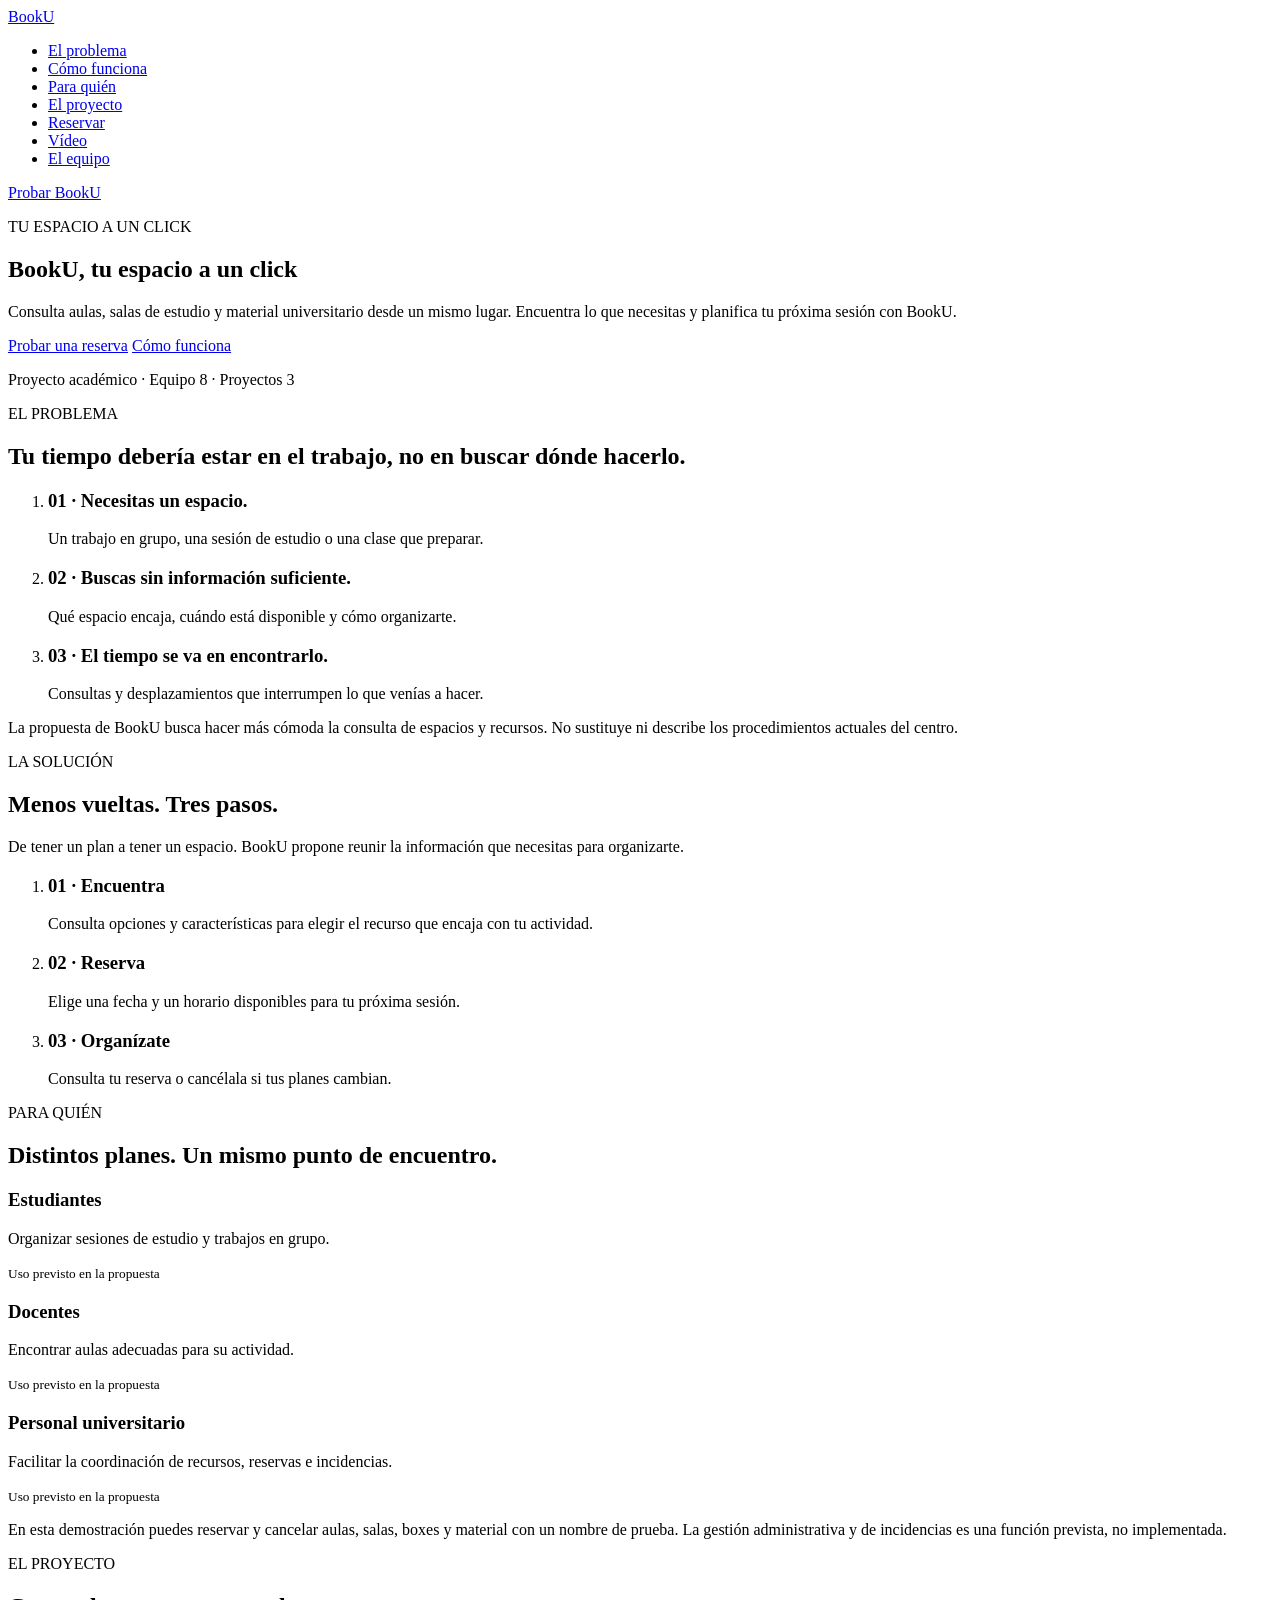
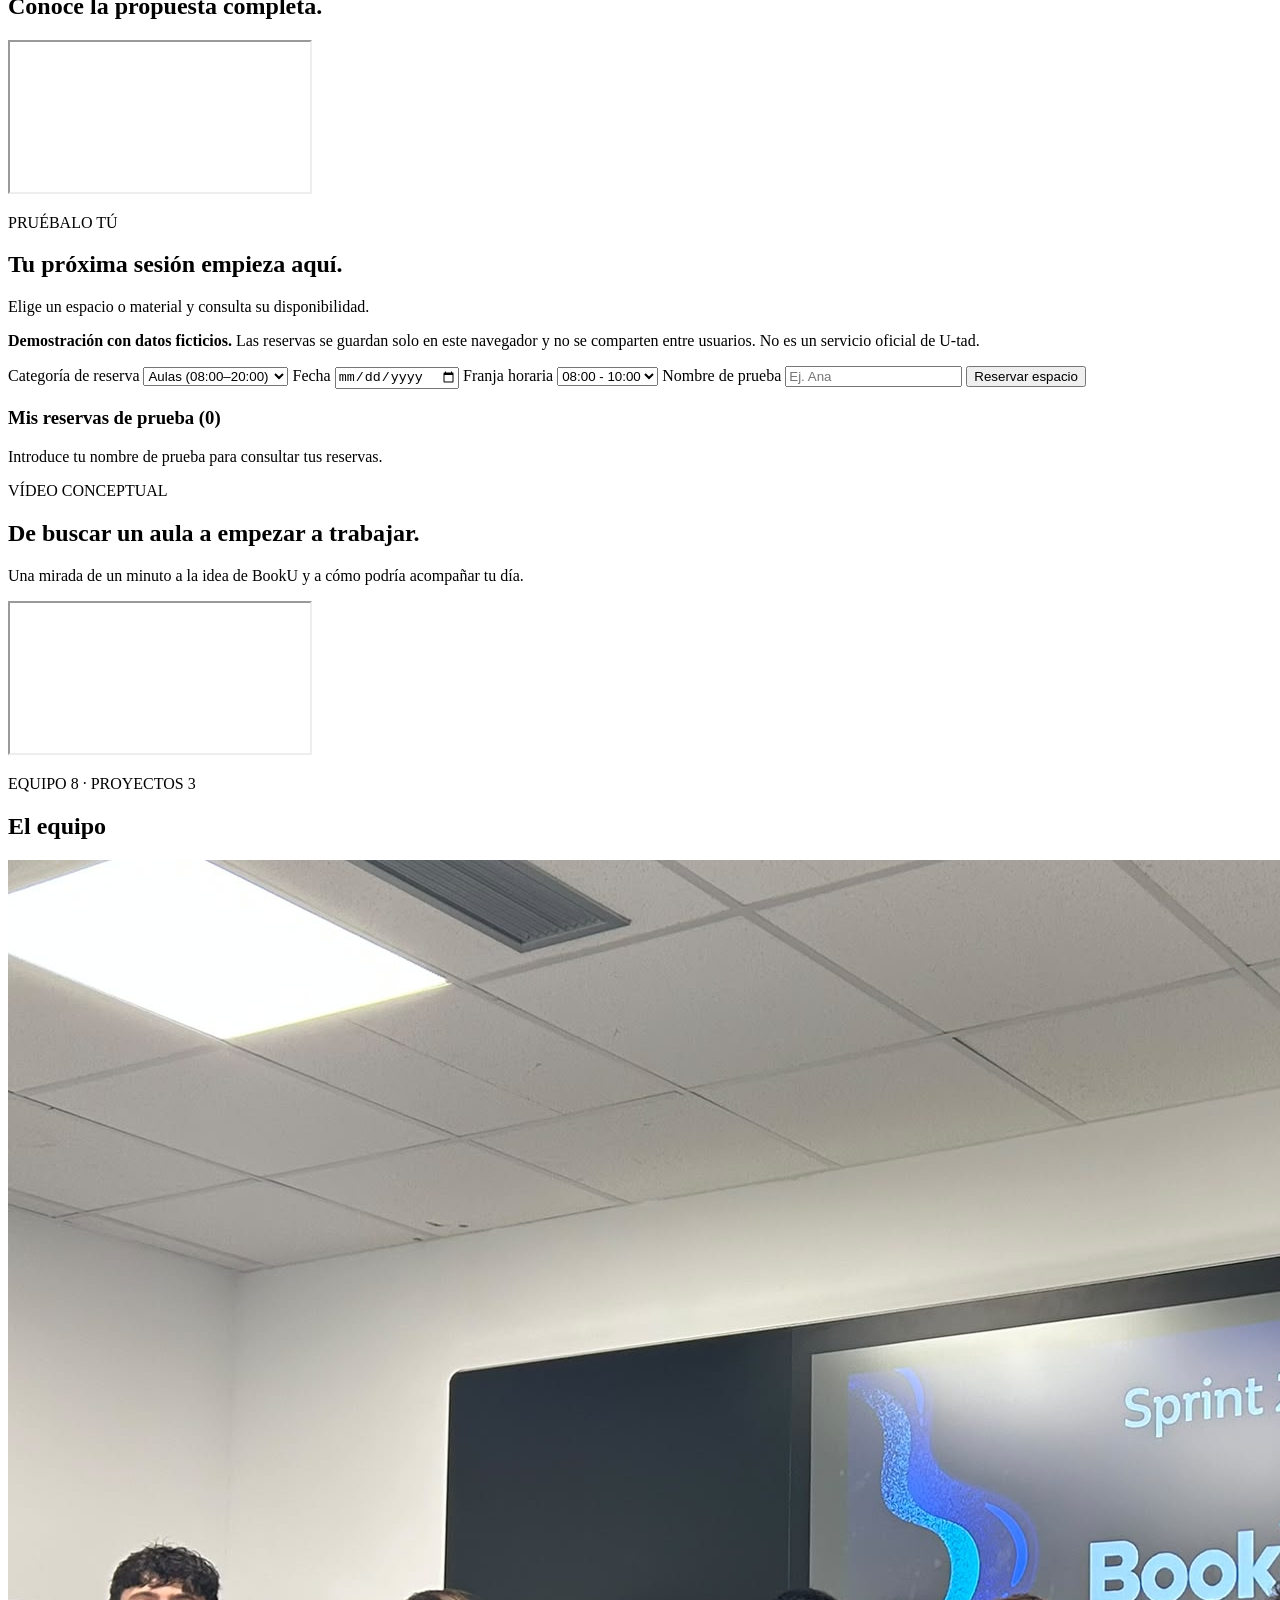
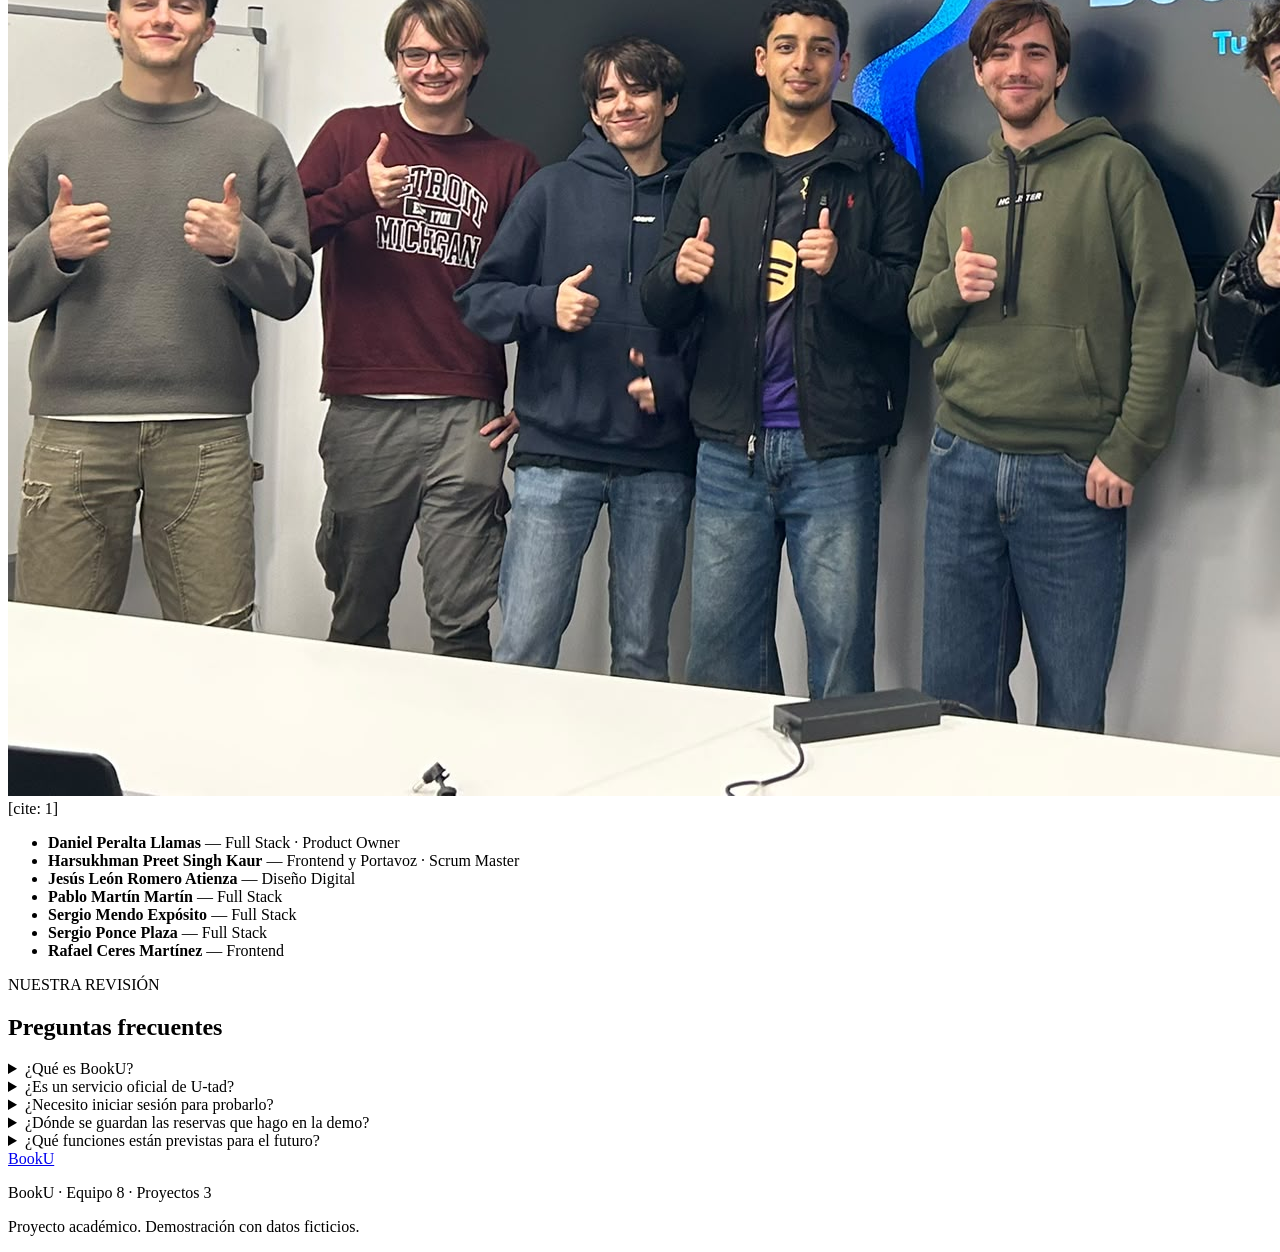
==== index.html @ facbfec5 "HTML" ====
<!DOCTYPE html>
<html lang="es">
<head>
  <meta charset="UTF-8">
  <meta name="viewport" content="width=device-width, initial-scale=1.0">
  <title>BookU — Tu espacio a un click</title>
</head>
<body>

  <header id="inicio">
    <a href="#inicio">BookU</a>
    <nav>
      <ul>
        <li><a href="#problema">El problema</a></li>
        <li><a href="#como-funciona">Cómo funciona</a></li>
        <li><a href="#para-quien">Para quién</a></li>
        <li><a href="#proyecto">El proyecto</a></li>
        <li><a href="#reservar">Reservar</a></li>
        <li><a href="#video">Vídeo</a></li>
        <li><a href="#equipo">El equipo</a></li>
      </ul>
    </nav>
    <a href="#reservar">Probar BookU</a>
  </header>

  <main>

    <section id="portada">
      <p>TU ESPACIO A UN CLICK</p>
      <h1>BookU, tu espacio a un click</h1>
      <p>Consulta aulas, salas de estudio y material universitario desde un mismo lugar. Encuentra lo que necesitas y planifica tu próxima sesión con BookU.</p>
      <a href="#reservar">Probar una reserva</a>
      <a href="#como-funciona">Cómo funciona</a>
      <p>Proyecto académico · Equipo 8 · Proyectos 3</p>
    </section>

    <section id="problema">
      <p>EL PROBLEMA</p>
      <h2>Tu tiempo debería estar en el trabajo, no en buscar dónde hacerlo.</h2>
      <ol>
        <li>
          <h3>01 · Necesitas un espacio.</h3>
          <p>Un trabajo en grupo, una sesión de estudio o una clase que preparar.</p>
        </li>
        <li>
          <h3>02 · Buscas sin información suficiente.</h3>
          <p>Qué espacio encaja, cuándo está disponible y cómo organizarte.</p>
        </li>
        <li>
          <h3>03 · El tiempo se va en encontrarlo.</h3>
          <p>Consultas y desplazamientos que interrumpen lo que venías a hacer.</p>
        </li>
      </ol>
      <p>La propuesta de BookU busca hacer más cómoda la consulta de espacios y recursos. No sustituye ni describe los procedimientos actuales del centro.</p>
    </section>

    <section id="como-funciona">
      <p>LA SOLUCIÓN</p>
      <h2>Menos vueltas. Tres pasos.</h2>
      <p>De tener un plan a tener un espacio. BookU propone reunir la información que necesitas para organizarte.</p>
      <ol>
        <li>
          <h3>01 · Encuentra</h3>
          <p>Consulta opciones y características para elegir el recurso que encaja con tu actividad.</p>
        </li>
        <li>
          <h3>02 · Reserva</h3>
          <p>Elige una fecha y un horario disponibles para tu próxima sesión.</p>
        </li>
        <li>
          <h3>03 · Organízate</h3>
          <p>Consulta tu reserva o cancélala si tus planes cambian.</p>
        </li>
      </ol>
    </section>

    <section id="para-quien">
      <p>PARA QUIÉN</p>
      <h2>Distintos planes. Un mismo punto de encuentro.</h2>
      <article>
        <h3>Estudiantes</h3>
        <p>Organizar sesiones de estudio y trabajos en grupo.</p>
        <small>Uso previsto en la propuesta</small>
      </article>
      <article>
        <h3>Docentes</h3>
        <p>Encontrar aulas adecuadas para su actividad.</p>
        <small>Uso previsto en la propuesta</small>
      </article>
      <article>
        <h3>Personal universitario</h3>
        <p>Facilitar la coordinación de recursos, reservas e incidencias.</p>
        <small>Uso previsto en la propuesta</small>
      </article>
      <p>En esta demostración puedes reservar y cancelar aulas, salas, boxes y material con un nombre de prueba. La gestión administrativa y de incidencias es una función prevista, no implementada.</p>
    </section>

    <section id="proyecto">
      <p>EL PROYECTO</p>
      <h2>Conoce la propuesta completa.</h2>
      <iframe
        src="https://www.canva.com/design/DAHZ3jZeDM8/TxSw0OSo3mjvUCpQslyRgA/view?embed"
        title="Presentación del proyecto BookU"
        loading="lazy"
        allowfullscreen>
      </iframe>
    </section>

    <!-- Sección de la demo -->
    <section id="reservar">
      <p>PRUÉBALO TÚ</p>
      <h2>Tu próxima sesión empieza aquí.</h2>
      <p>Elige un espacio o material y consulta su disponibilidad.</p>
      <p><strong>Demostración con datos ficticios.</strong> Las reservas se guardan solo en este navegador y no se comparten entre usuarios. No es un servicio oficial de U-tad.</p>

      <form>
        <label for="categoria">Categoría de reserva</label>
        <select id="categoria" name="categoria">
          <option value="aulas">Aulas (08:00–20:00)</option>
          <option value="salas">Salas de estudio</option>
          <option value="boxes">Boxes</option>
          <option value="material">Material universitario</option>
        </select>

        <label for="fecha">Fecha</label>
        <input type="date" id="fecha" name="fecha">

        <label for="hora">Franja horaria</label>
        <select id="hora" name="hora">
          <option value="08:00">08:00 - 10:00</option>
          <option value="10:00">10:00 - 12:00</option>
          <option value="12:00">12:00 - 14:00</option>
          <option value="16:00">16:00 - 18:00</option>
          <option value="18:00">18:00 - 20:00</option>
        </select>

        <label for="nombre">Nombre de prueba</label>
        <input type="text" id="nombre" name="nombre" placeholder="Ej. Ana">

        <button type="submit">Reservar espacio</button>
      </form>

      <div class="mis-reservas">
        <h3>Mis reservas de prueba (0)</h3>
        <p>Introduce tu nombre de prueba para consultar tus reservas.</p>
      </div>
    </section>

    <section id="video">
      <p>VÍDEO CONCEPTUAL</p>
      <h2>De buscar un aula a empezar a trabajar.</h2>
      <p>Una mirada de un minuto a la idea de BookU y a cómo podría acompañar tu día.</p>
      <iframe
        src="https://drive.google.com/file/d/1NU-RZybs3qcvc-Q8RjQRe-MCF0EyFv-t/preview"
        title="Vídeo conceptual de BookU"
        loading="lazy"
        allow="autoplay; fullscreen"
        allowfullscreen>
      </iframe>
    </section>

    <section id="equipo">
      <p>EQUIPO 8 · PROYECTOS 3</p>
      <h2>El equipo</h2>
      <img src="./img/equipo.jpeg" alt="Integrantes del Equipo 8 presentando BookU en el aula">[cite: 1]
      <ul>
        <li><strong>Daniel Peralta Llamas</strong> — Full Stack · Product Owner</li>
        <li><strong>Harsukhman Preet Singh Kaur</strong> — Frontend y Portavoz · Scrum Master</li>
        <li><strong>Jesús León Romero Atienza</strong> — Diseño Digital</li>
        <li><strong>Pablo Martín Martín</strong> — Full Stack</li>
        <li><strong>Sergio Mendo Expósito</strong> — Full Stack</li>
        <li><strong>Sergio Ponce Plaza</strong> — Full Stack</li>
        <li><strong>Rafael Ceres Martínez</strong> — Frontend</li>
      </ul>
    </section>

    <section id="faq">
      <p>NUESTRA REVISIÓN</p>
      <h2>Preguntas frecuentes</h2>

      <details>
        <summary>¿Qué es BookU?</summary>
        <p>Es una propuesta académica diseñada para centralizar la consulta y reserva de aulas, salas de estudio y material universitario.</p>
      </details>

      <details>
        <summary>¿Es un servicio oficial de U-tad?</summary>
        <p>No. Es un prototipo desarrollado por el Equipo 8 para la asignatura Proyectos 3 con datos ficticios.</p>
      </details>

      <details>
        <summary>¿Necesito iniciar sesión para probarlo?</summary>
        <p>No, en esta demostración basta con escribir un nombre de prueba para simular una reserva.</p>
      </details>

      <details>
        <summary>¿Dónde se guardan las reservas que hago en la demo?</summary>
        <p>Se almacenan únicamente de forma local en tu navegador y no se comparten con otros usuarios.</p>
      </details>

      <details>
        <summary>¿Qué funciones están previstas para el futuro?</summary>
        <p>La autenticación institucional, la sincronización en tiempo real y la gestión administrativa de incidencias.</p>
      </details>
    </section>

  </main>

  <footer>
    <a href="#inicio">BookU</a>
    <p>BookU · Equipo 8 · Proyectos 3</p>
    <p>Proyecto académico. Demostración con datos ficticios.</p>
  </footer>

</body>
</html>
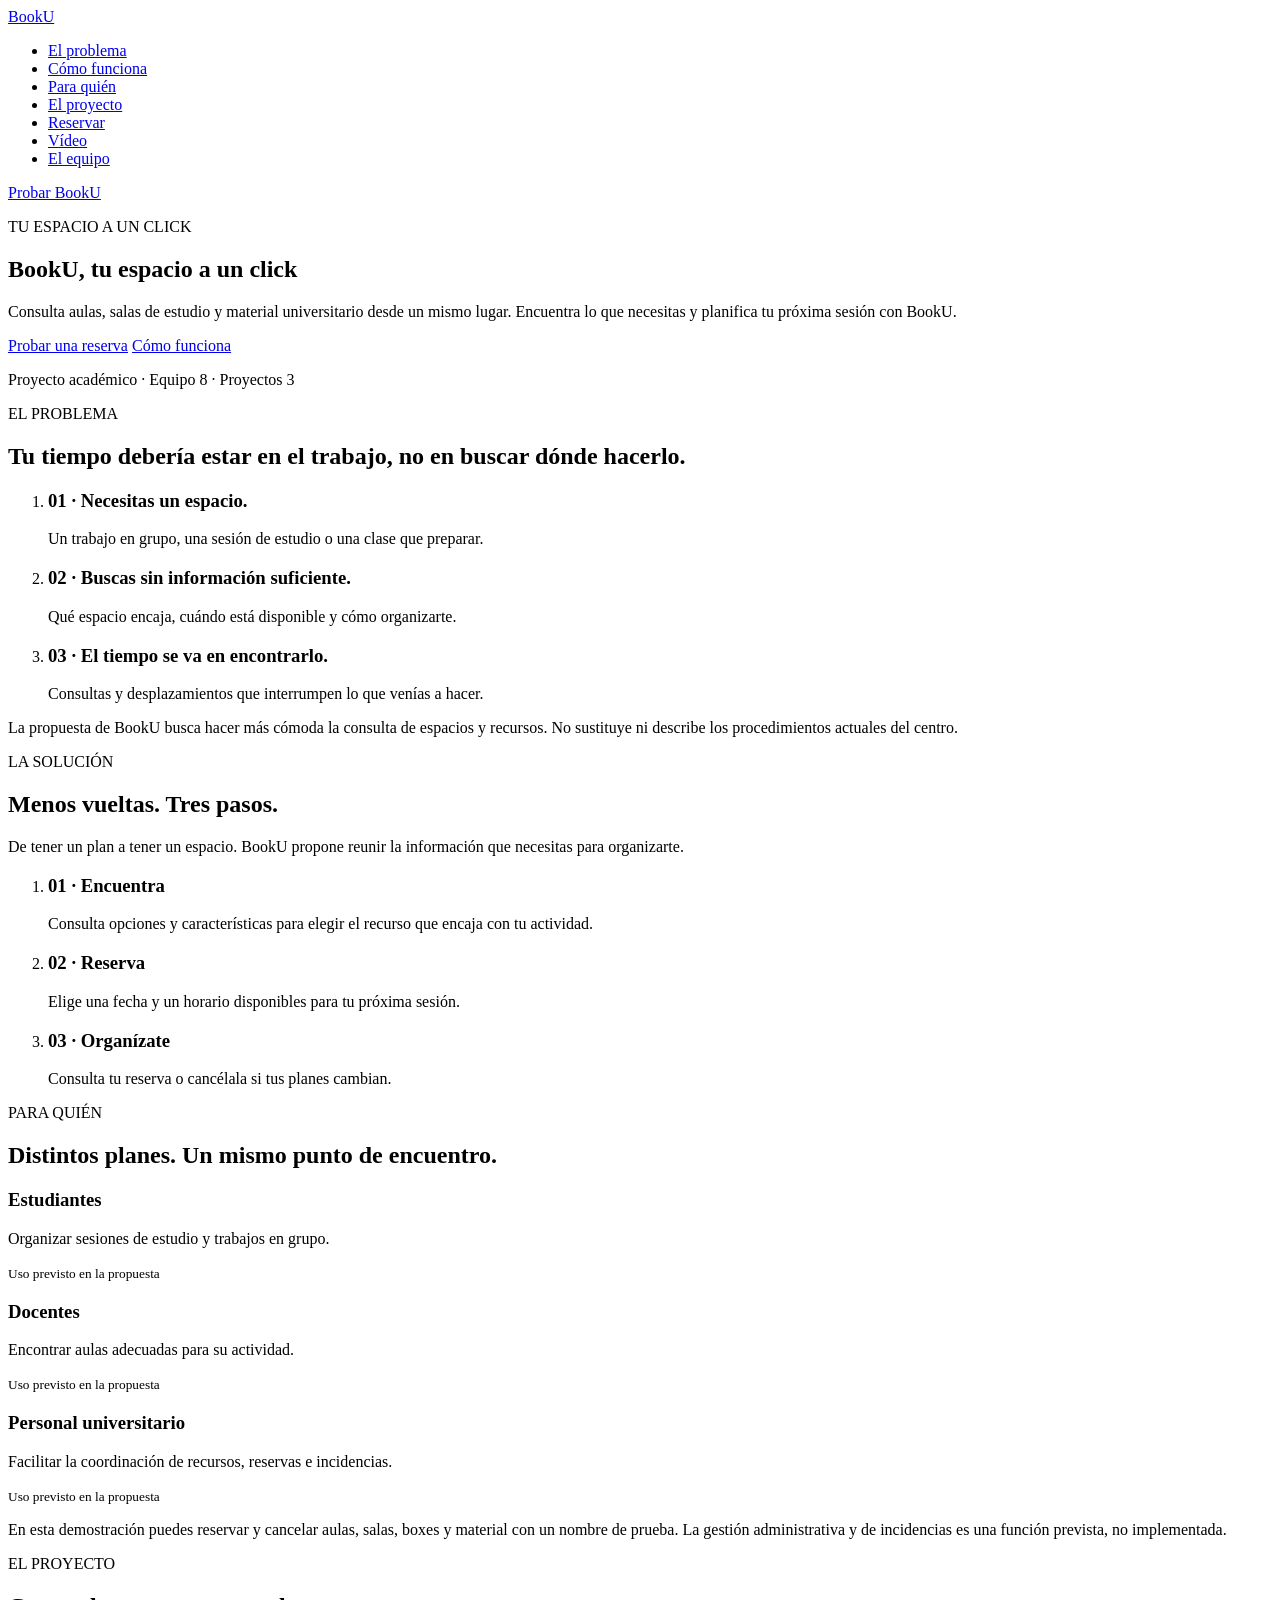
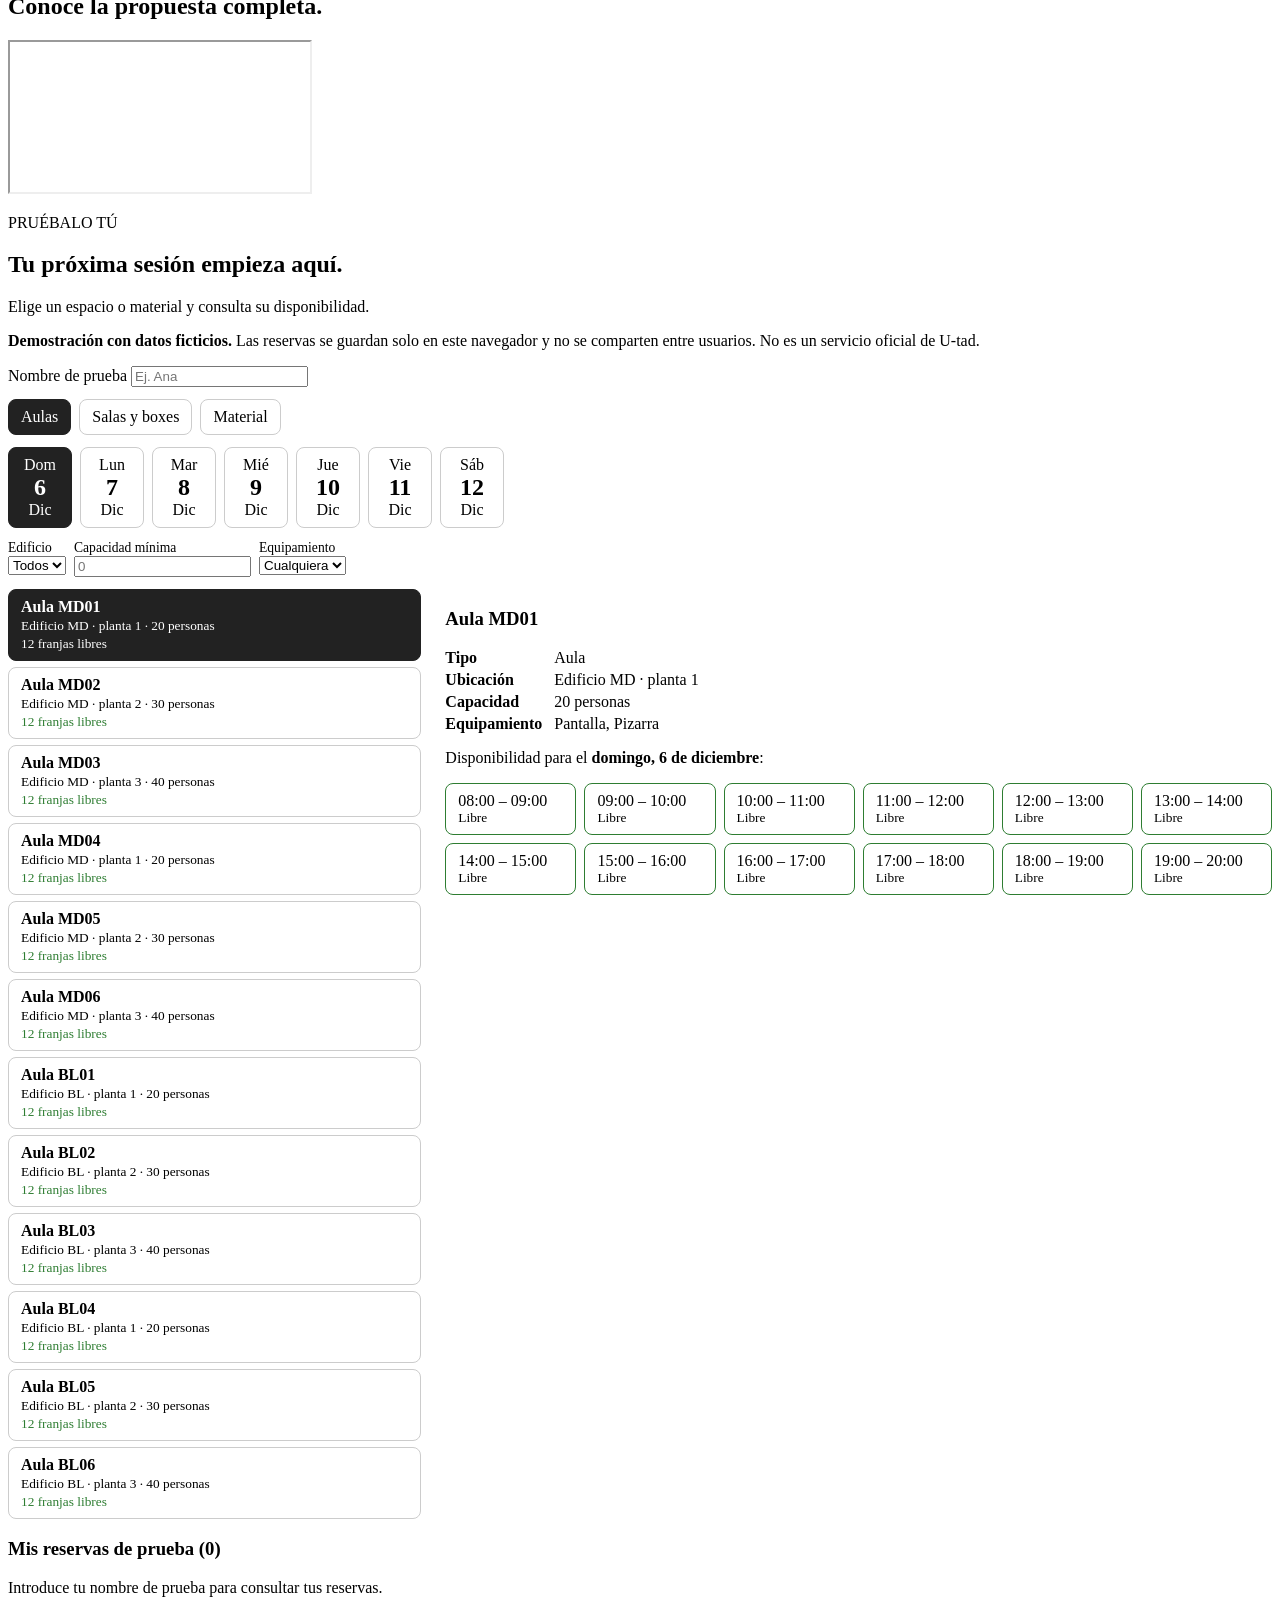
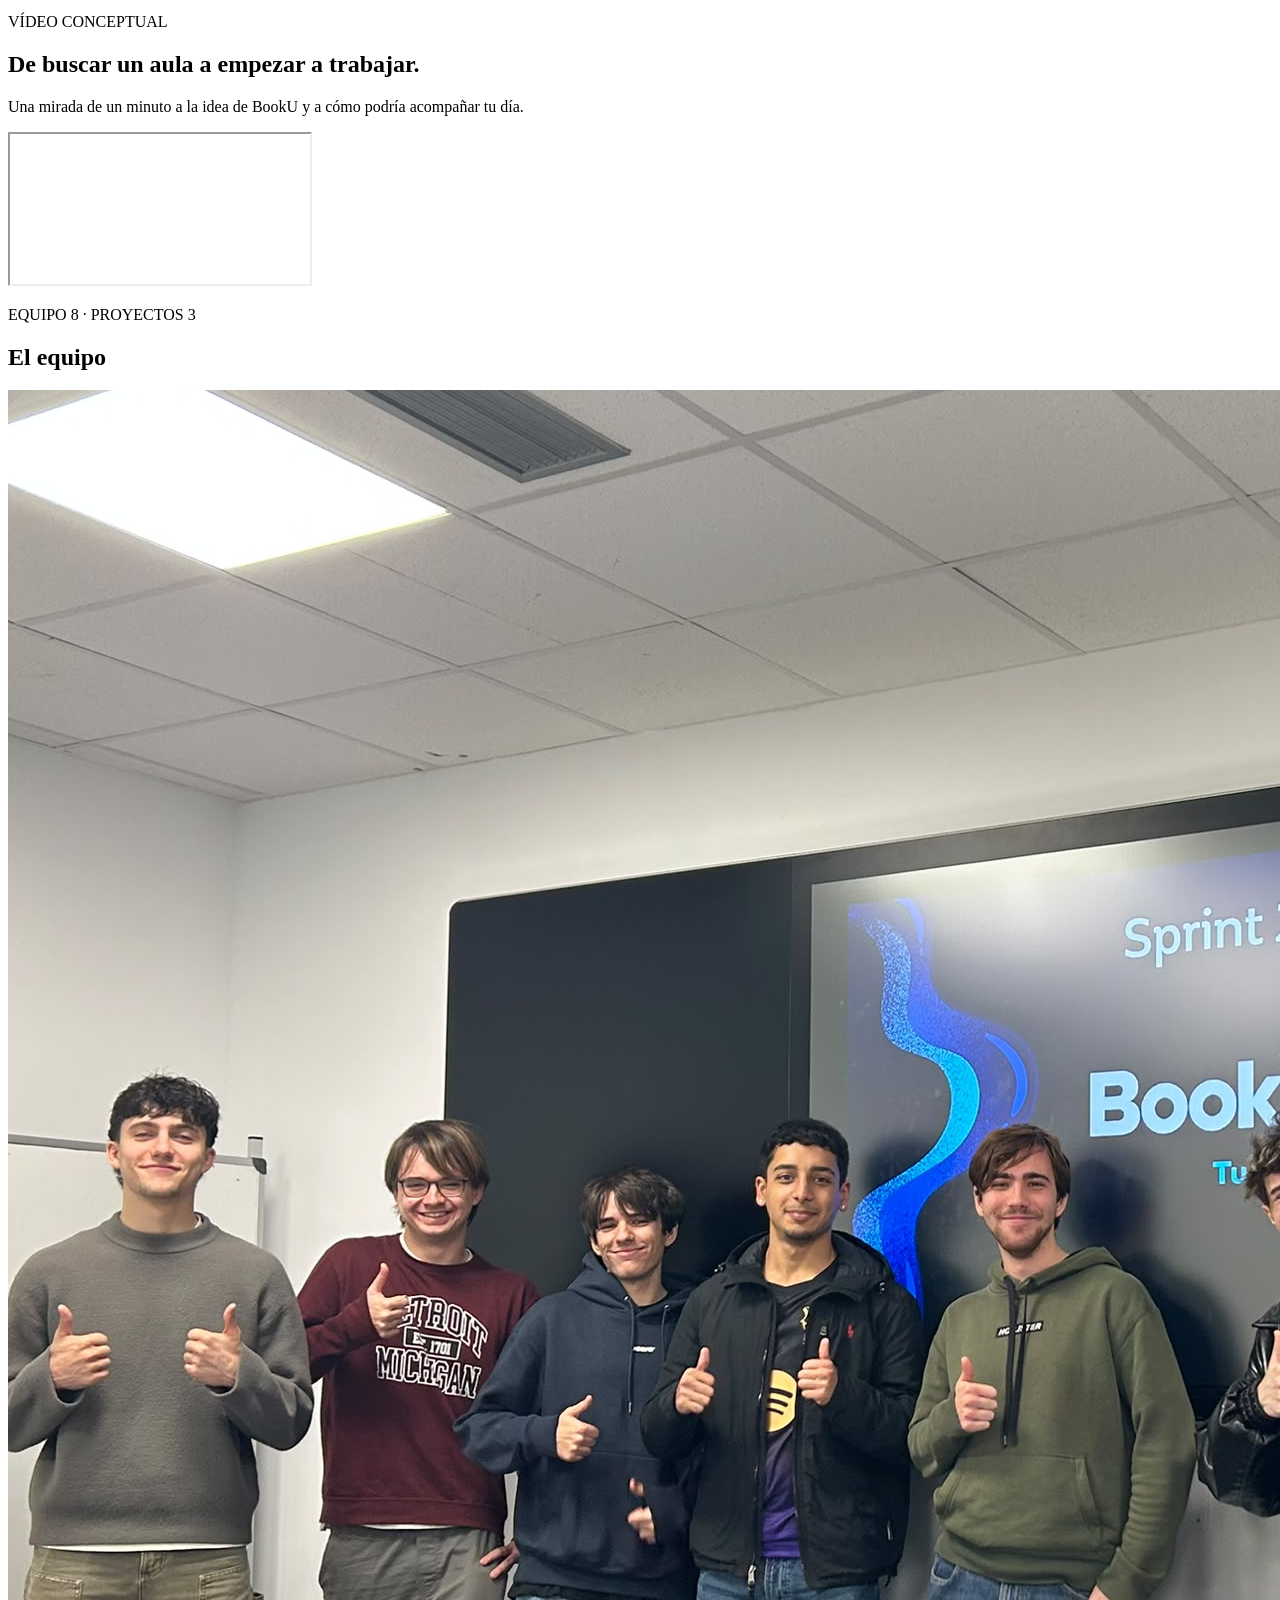
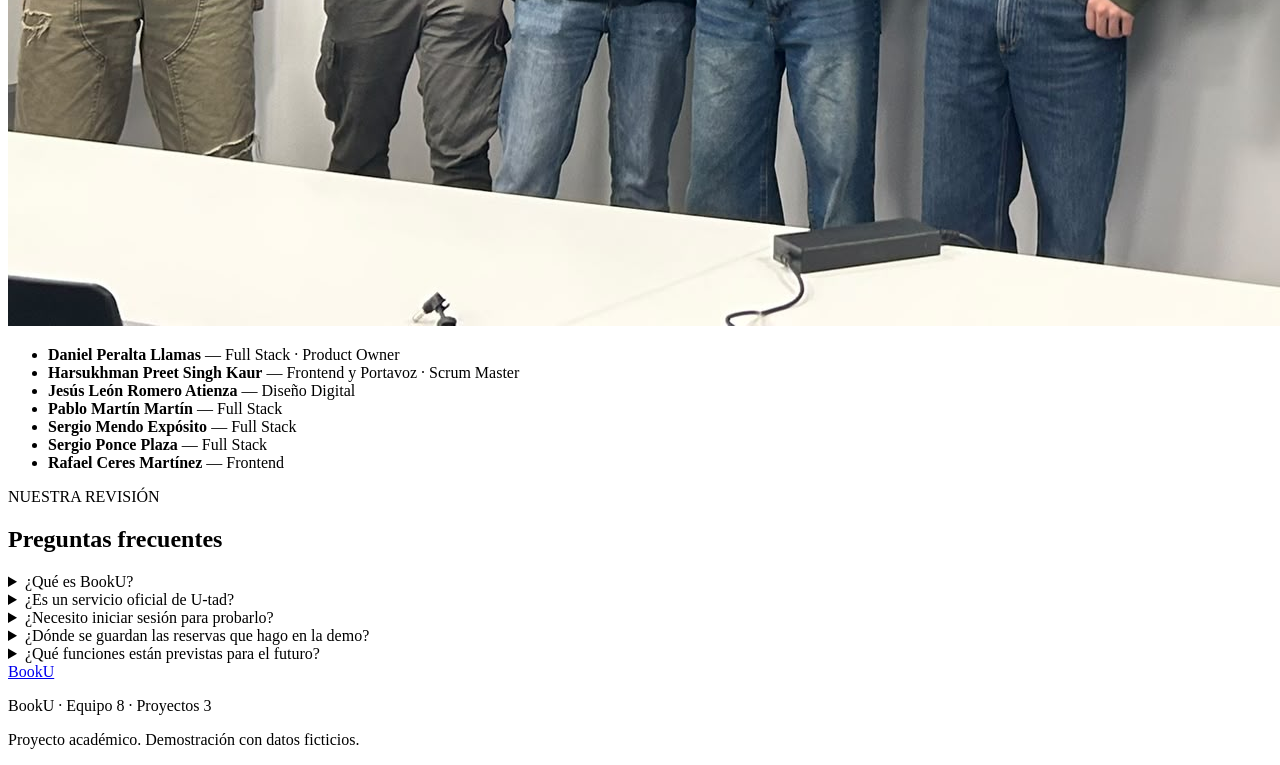
==== commit 7d9b7764: "Sistema de reservas y cambios en index.html" ====
--- a/index.html
+++ b/index.html
@@ -4,6 +4,8 @@
   <meta charset="UTF-8">
   <meta name="viewport" content="width=device-width, initial-scale=1.0">
   <title>BookU — Tu espacio a un click</title>
+  <script src="js/datos.js" defer></script>
+  <script src="js/reservas.js" defer></script>
 </head>
 <body>
 
@@ -113,37 +115,24 @@
       <p>Elige un espacio o material y consulta su disponibilidad.</p>
       <p><strong>Demostración con datos ficticios.</strong> Las reservas se guardan solo en este navegador y no se comparten entre usuarios. No es un servicio oficial de U-tad.</p>
 
-      <form>
-        <label for="categoria">Categoría de reserva</label>
-        <select id="categoria" name="categoria">
-          <option value="aulas">Aulas (08:00–20:00)</option>
-          <option value="salas">Salas de estudio</option>
-          <option value="boxes">Boxes</option>
-          <option value="material">Material universitario</option>
-        </select>
-
-        <label for="fecha">Fecha</label>
-        <input type="date" id="fecha" name="fecha">
-
-        <label for="hora">Franja horaria</label>
-        <select id="hora" name="hora">
-          <option value="08:00">08:00 - 10:00</option>
-          <option value="10:00">10:00 - 12:00</option>
-          <option value="12:00">12:00 - 14:00</option>
-          <option value="16:00">16:00 - 18:00</option>
-          <option value="18:00">18:00 - 20:00</option>
-        </select>
-
-        <label for="nombre">Nombre de prueba</label>
-        <input type="text" id="nombre" name="nombre" placeholder="Ej. Ana">
-
-        <button type="submit">Reservar espacio</button>
-      </form>
-
-      <div class="mis-reservas">
-        <h3>Mis reservas de prueba (0)</h3>
-        <p>Introduce tu nombre de prueba para consultar tus reservas.</p>
+      <label for="nombre">Nombre de prueba</label>
+      <input type="text" id="nombre" name="nombre" placeholder="Ej. Ana" autocomplete="off">
+
+      <div id="tabs-categorias" role="group" aria-label="Categoría de reserva"></div>
+      <div id="dias" role="group" aria-label="Día"></div>
+      <div id="filtros"></div>
+
+      <p id="mensaje" class="mensaje" role="status" aria-live="polite"></p>
+
+      <div class="reserva-panel">
+        <div id="lista-recursos"></div>
+        <div>
+          <div id="detalle-recurso"></div>
+          <div id="franjas"></div>
+        </div>
       </div>
+
+      <div id="mis-reservas" class="mis-reservas"></div>
     </section>
 
     <section id="video">
@@ -162,7 +151,7 @@
     <section id="equipo">
       <p>EQUIPO 8 · PROYECTOS 3</p>
       <h2>El equipo</h2>
-      <img src="./img/equipo.jpeg" alt="Integrantes del Equipo 8 presentando BookU en el aula">[cite: 1]
+      <img src="./img/equipo.jpeg" alt="Integrantes del Equipo 8 presentando BookU en el aula">
       <ul>
         <li><strong>Daniel Peralta Llamas</strong> — Full Stack · Product Owner</li>
         <li><strong>Harsukhman Preet Singh Kaur</strong> — Frontend y Portavoz · Scrum Master</li>
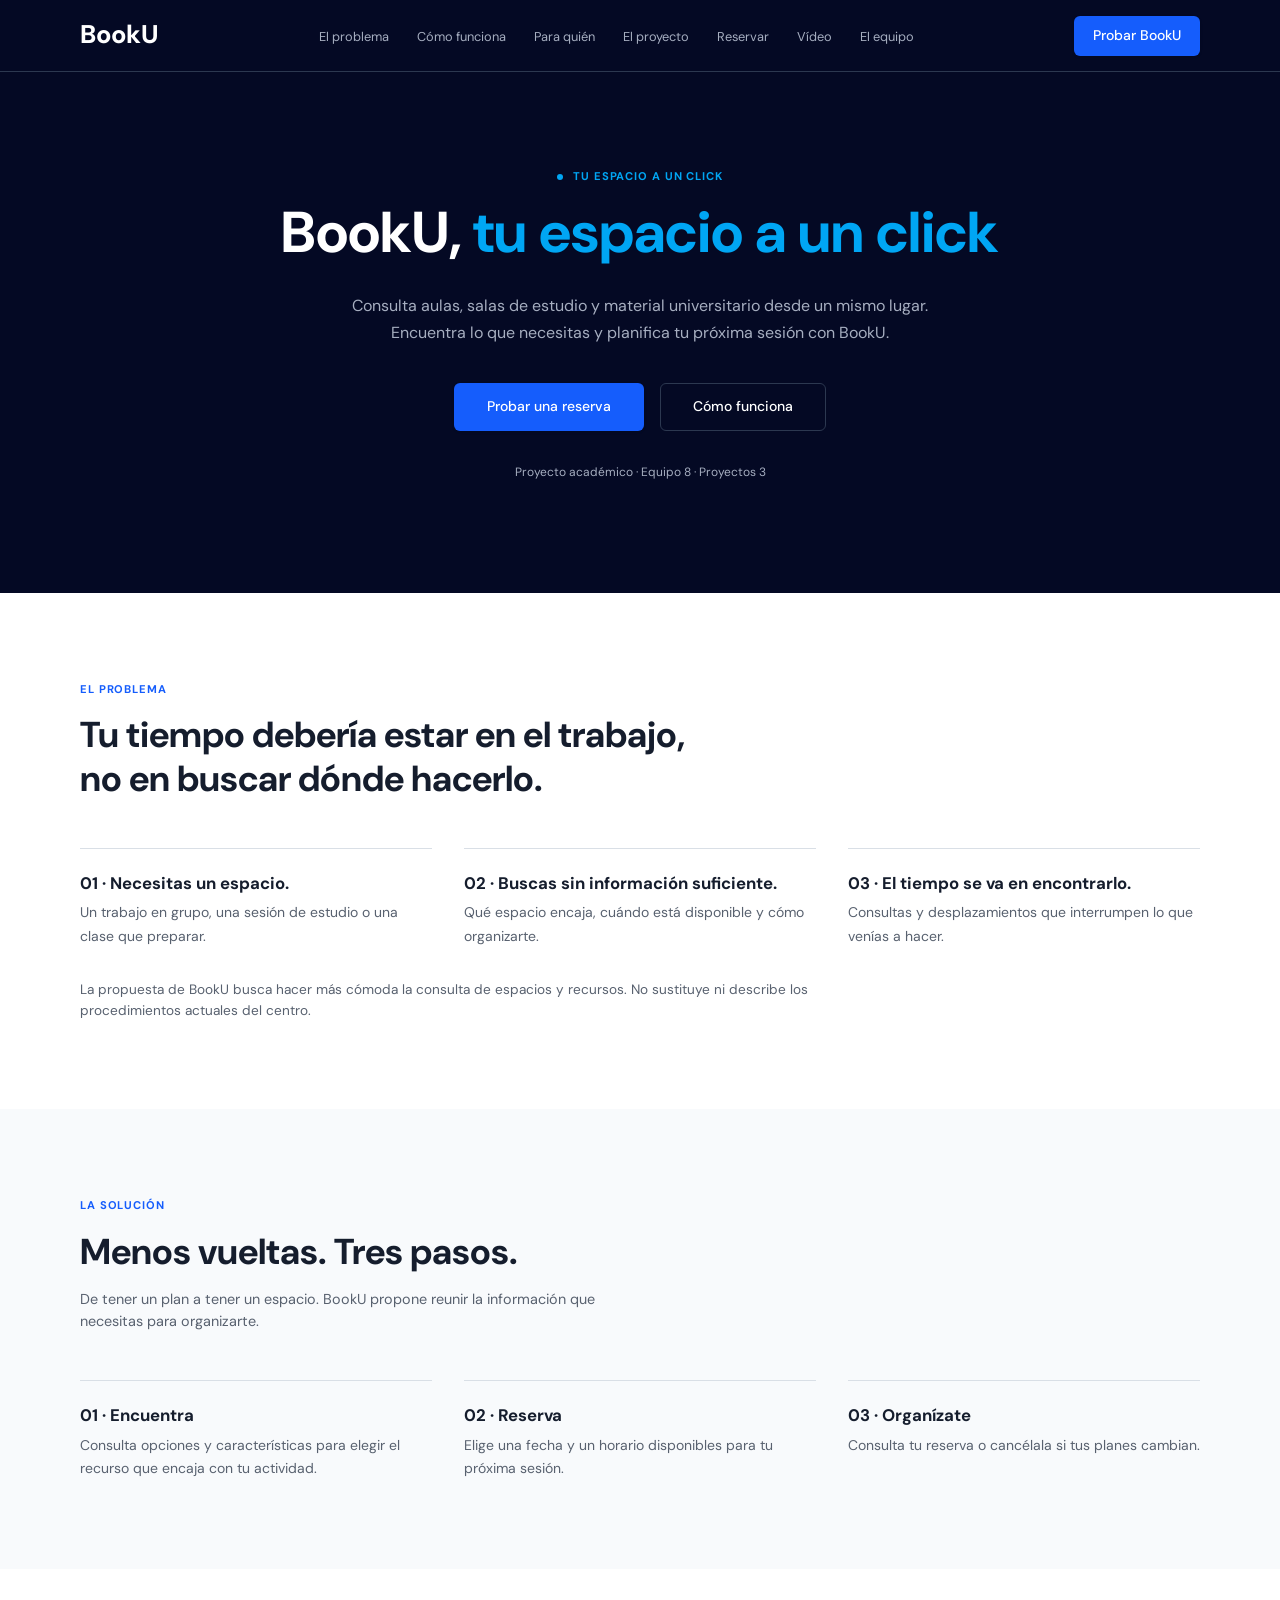
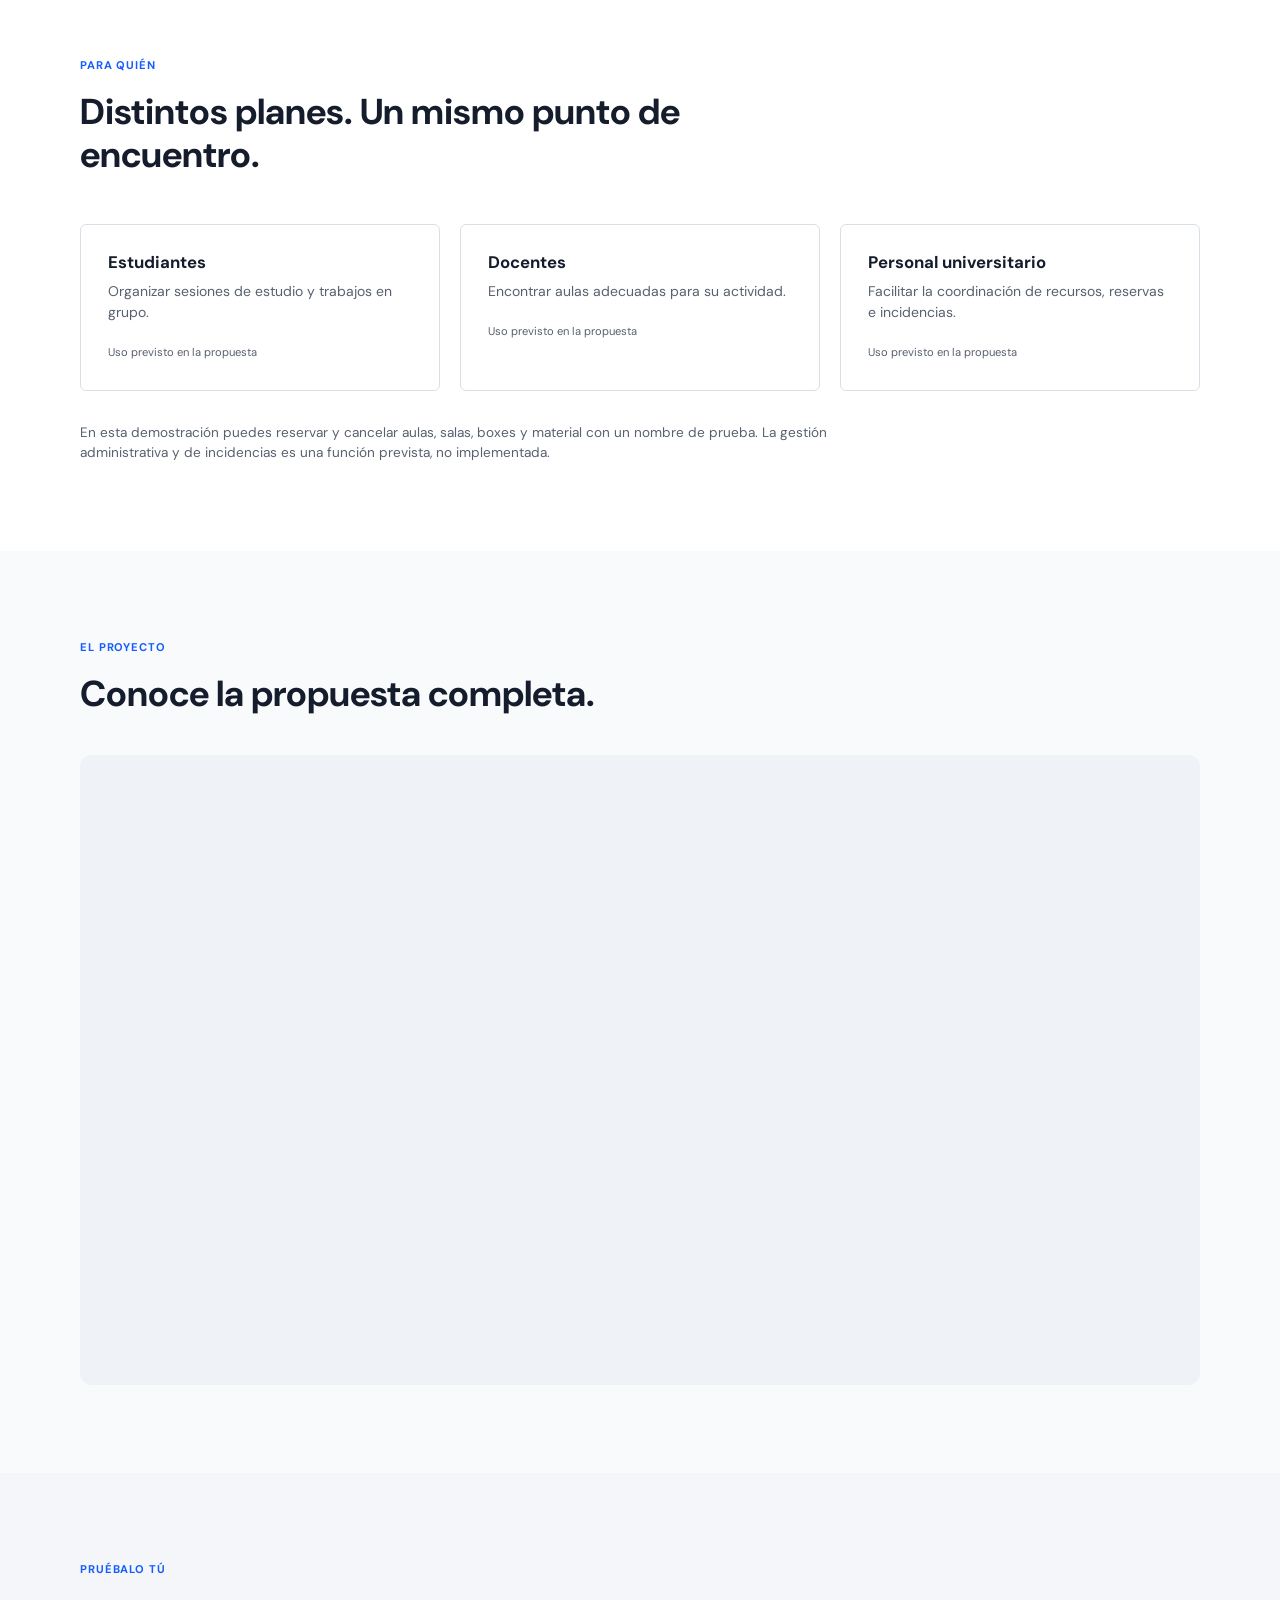
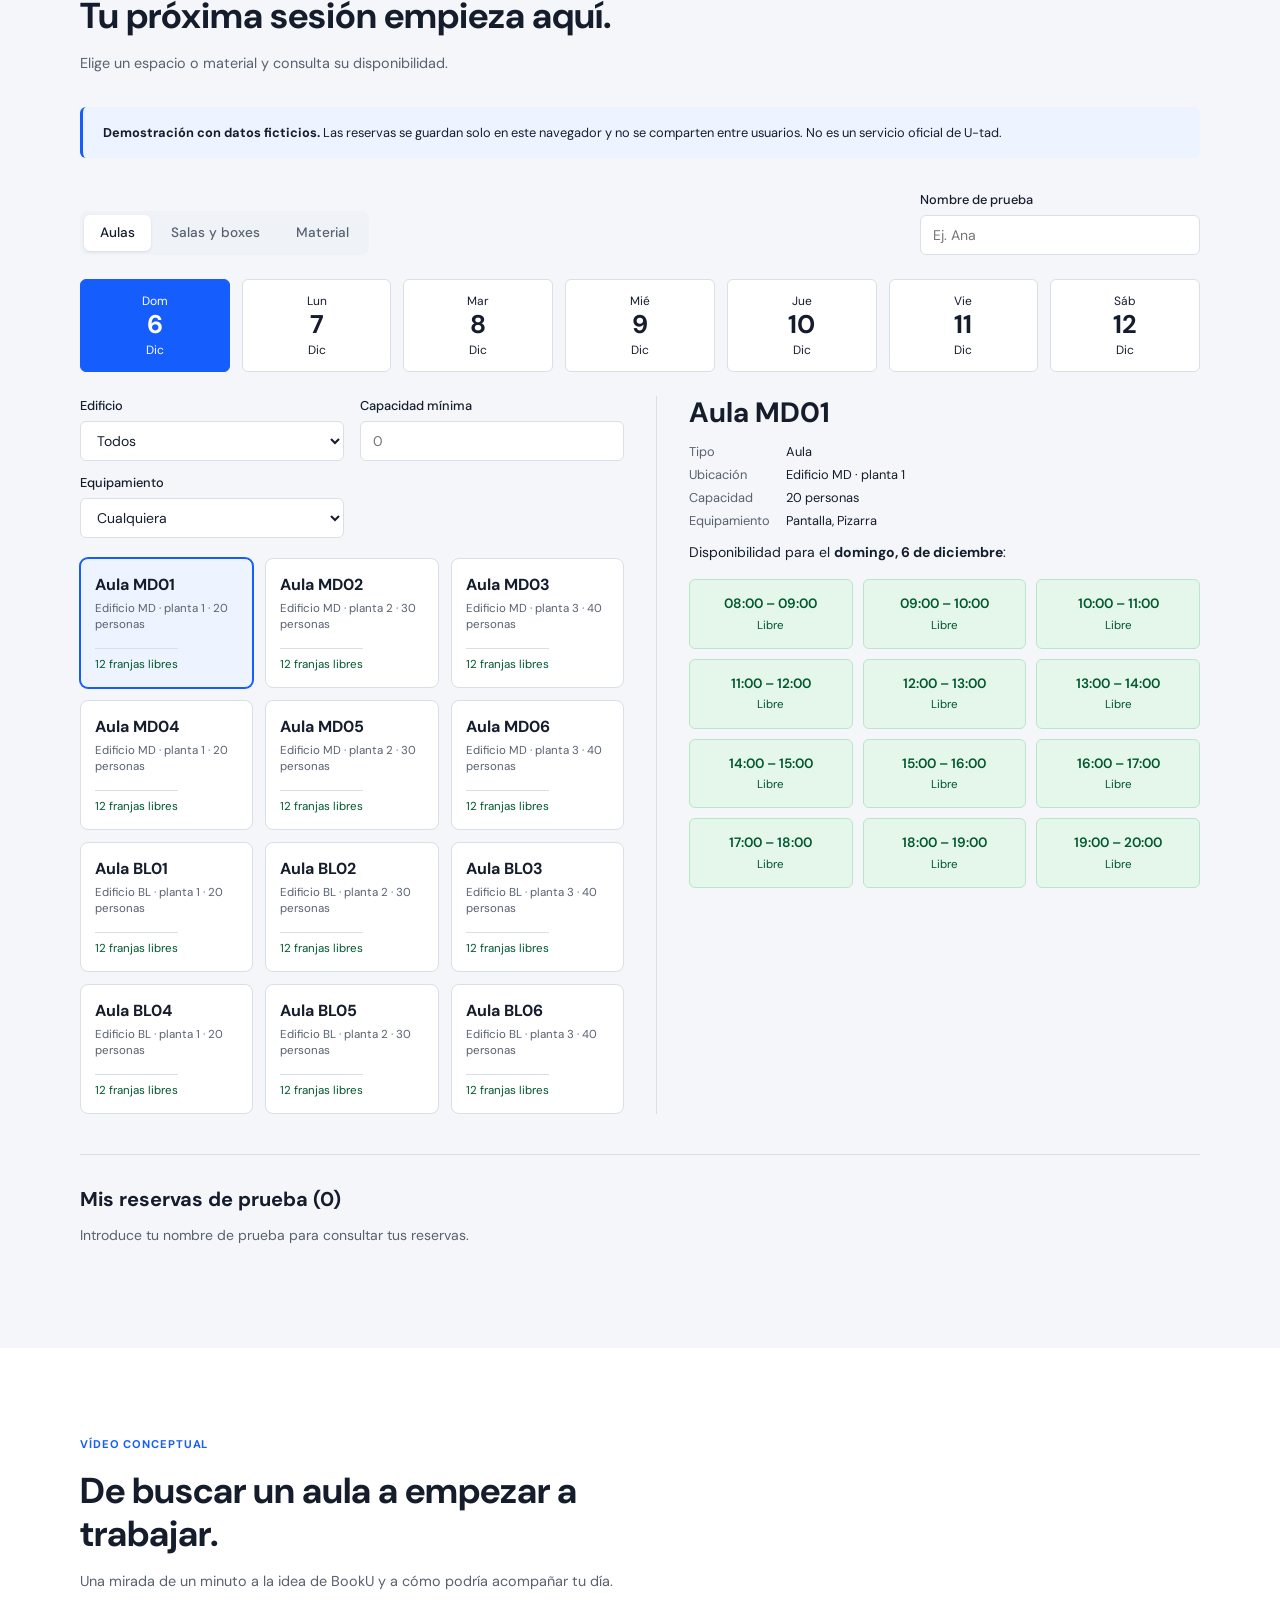
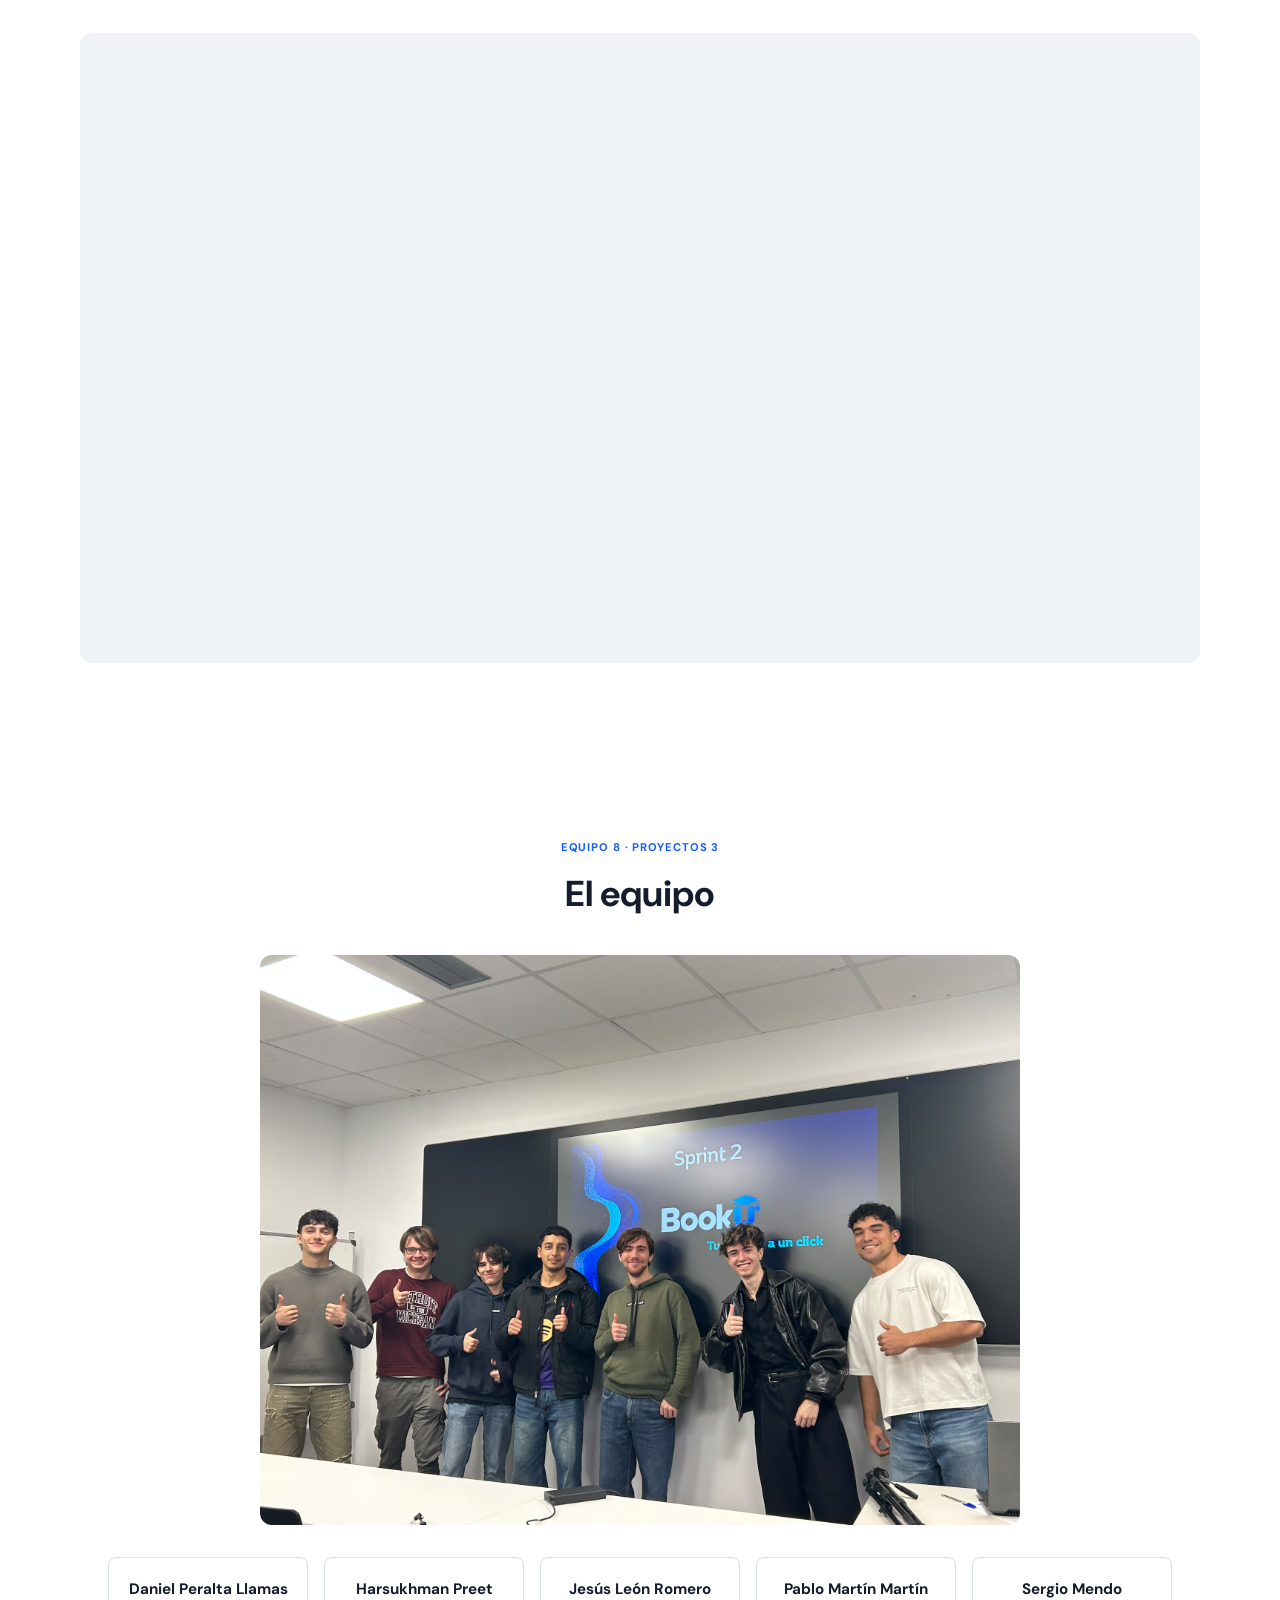
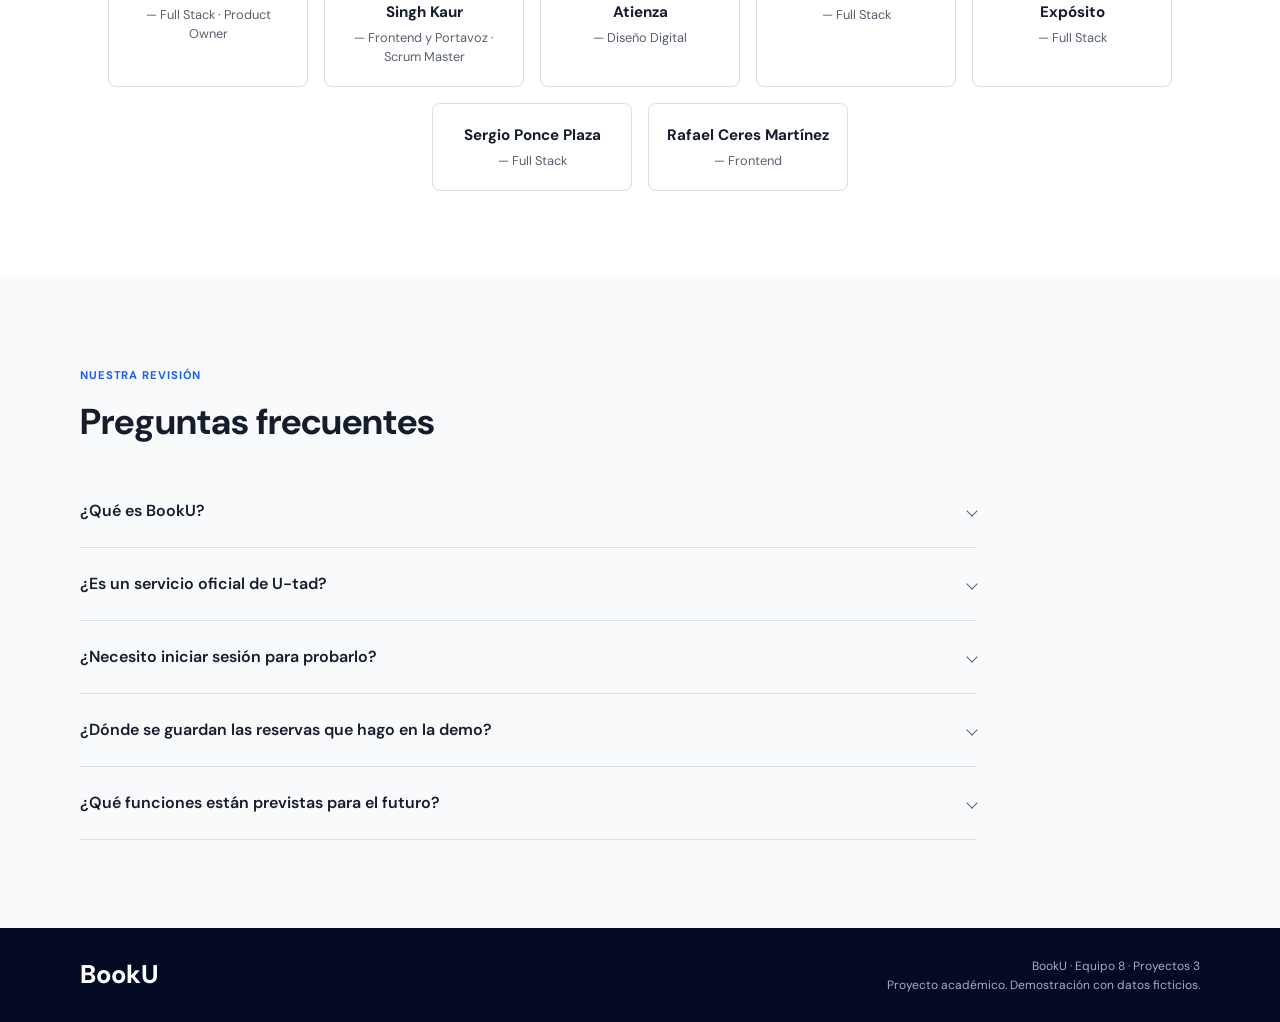
==== commit e77c47d7: "Añadir un css a la página web como plantilla inspirado en la pagina de lovable" ====
--- a/index.html
+++ b/index.html
@@ -4,14 +4,15 @@
   <meta charset="UTF-8">
   <meta name="viewport" content="width=device-width, initial-scale=1.0">
   <title>BookU — Tu espacio a un click</title>
+  <link rel="stylesheet" href="css/styles.css">
   <script src="js/datos.js" defer></script>
   <script src="js/reservas.js" defer></script>
 </head>
 <body>
 
-  <header id="inicio">
-    <a href="#inicio">BookU</a>
-    <nav>
+  <header id="inicio" class="cabecera">
+    <a href="#inicio" class="logo">BookU</a>
+    <nav class="menu">
       <ul>
         <li><a href="#problema">El problema</a></li>
         <li><a href="#como-funciona">Cómo funciona</a></li>
@@ -22,22 +23,22 @@
         <li><a href="#equipo">El equipo</a></li>
       </ul>
     </nav>
-    <a href="#reservar">Probar BookU</a>
+    <a href="#reservar" class="boton boton--primario">Probar BookU</a>
   </header>
 
   <main>
 
     <section id="portada">
-      <p>TU ESPACIO A UN CLICK</p>
-      <h1>BookU, tu espacio a un click</h1>
-      <p>Consulta aulas, salas de estudio y material universitario desde un mismo lugar. Encuentra lo que necesitas y planifica tu próxima sesión con BookU.</p>
-      <a href="#reservar">Probar una reserva</a>
-      <a href="#como-funciona">Cómo funciona</a>
-      <p>Proyecto académico · Equipo 8 · Proyectos 3</p>
+      <p class="etiqueta">TU ESPACIO A UN CLICK</p>
+      <h1>BookU, <span class="resaltado">tu espacio a un click</span></h1>
+      <p class="portada-texto">Consulta aulas, salas de estudio y material universitario desde un mismo lugar. Encuentra lo que necesitas y planifica tu próxima sesión con BookU.</p>
+      <a href="#reservar" class="boton boton--primario">Probar una reserva</a>
+      <a href="#como-funciona" class="boton boton--secundario">Cómo funciona</a>
+      <p class="portada-nota">Proyecto académico · Equipo 8 · Proyectos 3</p>
     </section>
 
     <section id="problema">
-      <p>EL PROBLEMA</p>
+      <p class="etiqueta">EL PROBLEMA</p>
       <h2>Tu tiempo debería estar en el trabajo, no en buscar dónde hacerlo.</h2>
       <ol>
         <li>
@@ -53,13 +54,13 @@
           <p>Consultas y desplazamientos que interrumpen lo que venías a hacer.</p>
         </li>
       </ol>
-      <p>La propuesta de BookU busca hacer más cómoda la consulta de espacios y recursos. No sustituye ni describe los procedimientos actuales del centro.</p>
+      <p class="nota">La propuesta de BookU busca hacer más cómoda la consulta de espacios y recursos. No sustituye ni describe los procedimientos actuales del centro.</p>
     </section>
 
     <section id="como-funciona">
-      <p>LA SOLUCIÓN</p>
+      <p class="etiqueta">LA SOLUCIÓN</p>
       <h2>Menos vueltas. Tres pasos.</h2>
-      <p>De tener un plan a tener un espacio. BookU propone reunir la información que necesitas para organizarte.</p>
+      <p class="intro">De tener un plan a tener un espacio. BookU propone reunir la información que necesitas para organizarte.</p>
       <ol>
         <li>
           <h3>01 · Encuentra</h3>
@@ -77,7 +78,7 @@
     </section>
 
     <section id="para-quien">
-      <p>PARA QUIÉN</p>
+      <p class="etiqueta">PARA QUIÉN</p>
       <h2>Distintos planes. Un mismo punto de encuentro.</h2>
       <article>
         <h3>Estudiantes</h3>
@@ -94,11 +95,11 @@
         <p>Facilitar la coordinación de recursos, reservas e incidencias.</p>
         <small>Uso previsto en la propuesta</small>
       </article>
-      <p>En esta demostración puedes reservar y cancelar aulas, salas, boxes y material con un nombre de prueba. La gestión administrativa y de incidencias es una función prevista, no implementada.</p>
+      <p class="nota">En esta demostración puedes reservar y cancelar aulas, salas, boxes y material con un nombre de prueba. La gestión administrativa y de incidencias es una función prevista, no implementada.</p>
     </section>
 
     <section id="proyecto">
-      <p>EL PROYECTO</p>
+      <p class="etiqueta">EL PROYECTO</p>
       <h2>Conoce la propuesta completa.</h2>
       <iframe
         src="https://www.canva.com/design/DAHZ3jZeDM8/TxSw0OSo3mjvUCpQslyRgA/view?embed"
@@ -110,23 +111,29 @@
 
     <!-- Sección de la demo -->
     <section id="reservar">
-      <p>PRUÉBALO TÚ</p>
+      <p class="etiqueta">PRUÉBALO TÚ</p>
       <h2>Tu próxima sesión empieza aquí.</h2>
-      <p>Elige un espacio o material y consulta su disponibilidad.</p>
-      <p><strong>Demostración con datos ficticios.</strong> Las reservas se guardan solo en este navegador y no se comparten entre usuarios. No es un servicio oficial de U-tad.</p>
-
-      <label for="nombre">Nombre de prueba</label>
-      <input type="text" id="nombre" name="nombre" placeholder="Ej. Ana" autocomplete="off">
-
-      <div id="tabs-categorias" role="group" aria-label="Categoría de reserva"></div>
+      <p class="intro">Elige un espacio o material y consulta su disponibilidad.</p>
+      <p class="aviso"><strong>Demostración con datos ficticios.</strong> Las reservas se guardan solo en este navegador y no se comparten entre usuarios. No es un servicio oficial de U-tad.</p>
+
+      <div class="reserva-controles">
+        <div id="tabs-categorias" role="group" aria-label="Categoría de reserva"></div>
+        <div class="campo-nombre">
+          <label for="nombre">Nombre de prueba</label>
+          <input type="text" id="nombre" name="nombre" placeholder="Ej. Ana" autocomplete="off">
+        </div>
+      </div>
+
       <div id="dias" role="group" aria-label="Día"></div>
-      <div id="filtros"></div>
 
       <p id="mensaje" class="mensaje" role="status" aria-live="polite"></p>
 
       <div class="reserva-panel">
-        <div id="lista-recursos"></div>
-        <div>
+        <div class="reserva-columna">
+          <div id="filtros"></div>
+          <div id="lista-recursos"></div>
+        </div>
+        <div class="reserva-detalle">
           <div id="detalle-recurso"></div>
           <div id="franjas"></div>
         </div>
@@ -136,9 +143,9 @@
     </section>
 
     <section id="video">
-      <p>VÍDEO CONCEPTUAL</p>
+      <p class="etiqueta">VÍDEO CONCEPTUAL</p>
       <h2>De buscar un aula a empezar a trabajar.</h2>
-      <p>Una mirada de un minuto a la idea de BookU y a cómo podría acompañar tu día.</p>
+      <p class="intro">Una mirada de un minuto a la idea de BookU y a cómo podría acompañar tu día.</p>
       <iframe
         src="https://drive.google.com/file/d/1NU-RZybs3qcvc-Q8RjQRe-MCF0EyFv-t/preview"
         title="Vídeo conceptual de BookU"
@@ -149,7 +156,7 @@
     </section>
 
     <section id="equipo">
-      <p>EQUIPO 8 · PROYECTOS 3</p>
+      <p class="etiqueta">EQUIPO 8 · PROYECTOS 3</p>
       <h2>El equipo</h2>
       <img src="./img/equipo.jpeg" alt="Integrantes del Equipo 8 presentando BookU en el aula">
       <ul>
@@ -164,7 +171,7 @@
     </section>
 
     <section id="faq">
-      <p>NUESTRA REVISIÓN</p>
+      <p class="etiqueta">NUESTRA REVISIÓN</p>
       <h2>Preguntas frecuentes</h2>
 
       <details>
@@ -195,8 +202,8 @@
 
   </main>
 
-  <footer>
-    <a href="#inicio">BookU</a>
+  <footer class="pie-pagina">
+    <a href="#inicio" class="logo">BookU</a>
     <p>BookU · Equipo 8 · Proyectos 3</p>
     <p>Proyecto académico. Demostración con datos ficticios.</p>
   </footer>
--- a/css/styles.css
+++ b/css/styles.css
@@ -0,0 +1,988 @@
+/* ==================================================
+   1. FUENTES, COLORES Y BASE GENERAL
+   ================================================== */
+
+/* Fuentes incluidas en el proyecto para no depender de las que tenga
+   instaladas el usuario. Son fuentes variables: un solo archivo cubre
+   todos los grosores, por eso font-weight indica un rango. Los nombres
+   de archivo son los originales de Google Fonts. */
+@font-face {
+  font-family: "DM Sans";
+  src: url("../fonts/DMSans-VariableFont_opsz,wght.ttf") format("truetype");
+  font-weight: 100 1000;
+  font-style: normal;
+  font-display: swap;
+}
+
+/* Versión cursiva: el navegador la usa en <em> o con font-style: italic. */
+@font-face {
+  font-family: "DM Sans";
+  src: url("../fonts/DMSans-Italic-VariableFont_opsz,wght.ttf") format("truetype");
+  font-weight: 100 1000;
+  font-style: italic;
+  font-display: swap;
+}
+
+@font-face {
+  font-family: "Bricolage Grotesque";
+  src: url("../fonts/BricolageGrotesque-VariableFont_opsz,wdth,wght.ttf") format("truetype");
+  font-weight: 200 800;
+  font-style: normal;
+  font-display: swap;
+}
+
+/* Variables compartidas por toda la página. Los valores salen de la
+   versión de Lovable, convertidos a hexadecimal. */
+:root {
+  --fuente-texto: "DM Sans", system-ui, sans-serif;
+  --fuente-titulos: "Bricolage Grotesque", "DM Sans", system-ui, sans-serif;
+
+  --color-marino: #040924; /* Cabecera, portada y pie. */
+  --color-marino-borde: #2c3850;
+  --color-primario: #155dfc; /* Botones y elementos activos. */
+  --color-primario-hover: #0049e8;
+  --color-primario-suave: #eef4ff;
+  --color-acento: #00a6f4; /* Azul claro del título de la portada. */
+  --color-texto: #151d2d;
+  --color-texto-secundario: #58616f;
+  --color-texto-claro: #a6aec0; /* Texto secundario sobre fondo marino. */
+  --color-fondo: #ffffff;
+  --color-fondo-suave: #f8fafc; /* Secciones alternas. */
+  --color-fondo-gris: #eff2f6;
+  --color-borde: #d9dfe6;
+  --color-libre: #e5f7eb;
+  --color-libre-texto: #00572e;
+  --color-ocupada: #f8ebe9;
+  --color-ocupada-texto: #804036;
+  --color-error: #d73431;
+
+  --radio: 6px;
+  --ancho-contenido: 1120px;
+  /* Relleno lateral que centra el contenido a 1120px sin necesitar un
+     div contenedor dentro de cada sección. Nunca baja de 24px. */
+  --margen-lateral: max(24px, calc((100% - var(--ancho-contenido)) / 2));
+}
+
+* {
+  box-sizing: border-box;
+}
+
+html {
+  scroll-behavior: smooth; /* Los enlaces del menú se desplazan suavemente. */
+}
+
+body {
+  margin: 0;
+  color: var(--color-texto);
+  background-color: var(--color-fondo);
+  font-family: var(--fuente-texto);
+  font-size: 16px;
+  line-height: 1.5;
+}
+
+h1,
+h2,
+h3 {
+  margin: 0;
+  line-height: 1.2;
+}
+
+/* Los controles de formulario no heredan la fuente por defecto. */
+button,
+input,
+select {
+  font: inherit;
+  color: inherit;
+}
+
+/* Foco visible común para todo lo que se puede usar con el teclado. */
+a:focus-visible,
+button:focus-visible,
+input:focus-visible,
+select:focus-visible,
+summary:focus-visible {
+  outline: 2px solid var(--color-primario);
+  outline-offset: 2px;
+}
+
+/* ==================================================
+   2. ELEMENTOS COMUNES: ETIQUETAS, TÍTULOS Y BOTONES
+   ================================================== */
+
+/* Todas las secciones comparten el mismo relleno y ancho de contenido. */
+main > section {
+  padding: 88px var(--margen-lateral); /* 88px arriba y abajo; lateral calculado. */
+}
+
+/* Texto pequeño en mayúsculas que aparece encima de cada título. */
+.etiqueta {
+  margin: 0 0 16px;
+  color: var(--color-primario);
+  font-size: 0.7rem;
+  font-weight: 700;
+  letter-spacing: 0.08em;
+  text-transform: uppercase;
+}
+
+main h2 {
+  max-width: 640px; /* Fuerza el salto de línea como en Lovable. */
+  font-family: var(--fuente-titulos);
+  font-size: 2.25rem;
+  font-weight: 700;
+}
+
+/* Párrafo que acompaña al título de una sección. */
+.intro {
+  max-width: 560px;
+  margin: 16px 0 0;
+  color: var(--color-texto-secundario);
+  font-size: 0.9rem;
+}
+
+/* Aclaraciones al final de una sección. */
+.nota {
+  max-width: 820px;
+  margin: 32px 0 0;
+  color: var(--color-texto-secundario);
+  font-size: 0.85rem;
+}
+
+.boton {
+  min-height: 44px;
+  padding: 0 32px;
+  display: inline-flex;
+  align-items: center;
+  justify-content: center;
+  border: 1px solid transparent;
+  border-radius: var(--radio);
+  font-size: 0.875rem;
+  font-weight: 500;
+  text-decoration: none;
+  transition: background-color 150ms ease, border-color 150ms ease;
+}
+
+.boton--primario {
+  color: #ffffff;
+  background-color: var(--color-primario);
+  box-shadow: 0 1px 3px rgba(0, 0, 0, 0.1);
+}
+
+.boton--primario:hover {
+  background-color: var(--color-primario-hover);
+}
+
+.boton--secundario {
+  color: #ffffff;
+  border-color: var(--color-marino-borde);
+  background-color: transparent;
+}
+
+.boton--secundario:hover {
+  background-color: rgba(255, 255, 255, 0.06);
+}
+
+/* ==================================================
+   3. CABECERA Y MENÚ
+   ================================================== */
+
+.cabecera {
+  min-height: 72px;
+  padding: 0 var(--margen-lateral);
+  display: flex;
+  align-items: center;
+  justify-content: space-between;
+  gap: 24px;
+  border-bottom: 1px solid var(--color-marino-borde);
+  background-color: var(--color-marino);
+}
+
+/* El logo se usa en la cabecera y en el pie. */
+.logo {
+  color: #ffffff;
+  font-family: var(--fuente-titulos);
+  font-size: 1.6rem;
+  font-weight: 800;
+  text-decoration: none;
+}
+
+.menu ul {
+  margin: 0;
+  padding: 0;
+  display: flex;
+  gap: 28px;
+  list-style: none;
+}
+
+.menu a {
+  color: var(--color-texto-claro);
+  font-size: 0.8rem;
+  text-decoration: none;
+  transition: color 150ms ease;
+}
+
+.menu a:hover {
+  color: #ffffff;
+}
+
+/* El botón de la cabecera es algo más pequeño que los de la portada. */
+.cabecera .boton {
+  min-height: 40px;
+  padding: 0 18px;
+}
+
+/* ==================================================
+   4. PORTADA
+   ================================================== */
+
+/* Más específico que "main > section" para sustituir su relleno. */
+main > #portada {
+  padding-top: 96px;
+  padding-bottom: 112px;
+  color: #ffffff;
+  background-color: var(--color-marino);
+  text-align: center;
+}
+
+/* En la portada la etiqueta usa el azul claro y lleva un punto delante. */
+#portada .etiqueta {
+  color: var(--color-acento);
+}
+
+#portada .etiqueta::before {
+  content: "";
+  width: 6px;
+  aspect-ratio: 1;
+  margin-right: 10px;
+  display: inline-block;
+  vertical-align: middle;
+  border-radius: 50%;
+  background-color: currentColor; /* Usa el mismo color que el texto. */
+}
+
+#portada h1 {
+  max-width: 780px;
+  margin: 0 auto;
+  font-family: var(--fuente-titulos);
+  font-size: 3.6rem;
+  font-weight: 700;
+  line-height: 1.1;
+}
+
+.resaltado {
+  color: var(--color-acento);
+}
+
+.portada-texto {
+  max-width: 620px;
+  margin: 28px auto 36px; /* 28px arriba, centrado, 36px abajo. */
+  color: var(--color-texto-claro);
+  font-size: 1rem;
+  line-height: 1.7;
+}
+
+/* Los dos botones quedan en línea gracias a inline-flex. */
+#portada .boton {
+  min-height: 48px;
+  margin: 0 6px 12px;
+}
+
+.portada-nota {
+  margin: 20px 0 0;
+  color: var(--color-texto-claro);
+  font-size: 0.75rem;
+}
+
+/* ==================================================
+   5. EL PROBLEMA Y CÓMO FUNCIONA
+   ================================================== */
+
+#como-funciona {
+  background-color: var(--color-fondo-suave);
+}
+
+/* Las dos secciones usan la misma lista de tres pasos. */
+#problema ol,
+#como-funciona ol {
+  margin: 48px 0 0;
+  padding: 0;
+  display: grid;
+  grid-template-columns: repeat(3, minmax(0, 1fr)); /* Tres columnas iguales. */
+  gap: 32px;
+  list-style: none;
+}
+
+#problema li,
+#como-funciona li {
+  padding-top: 24px;
+  border-top: 1px solid var(--color-borde);
+}
+
+#problema h3,
+#como-funciona h3 {
+  font-size: 1.05rem;
+}
+
+#problema li p,
+#como-funciona li p {
+  margin: 8px 0 0;
+  color: var(--color-texto-secundario);
+  font-size: 0.875rem;
+  line-height: 1.7;
+}
+
+/* ==================================================
+   6. PARA QUIÉN
+   ================================================== */
+
+/* La sección es una rejilla de tres columnas: las tarjetas ocupan una
+   columna cada una y el resto de elementos ocupa la fila entera. */
+#para-quien {
+  display: grid;
+  grid-template-columns: repeat(3, minmax(0, 1fr));
+  column-gap: 20px;
+}
+
+#para-quien > :not(article) {
+  grid-column: 1 / -1; /* De la primera a la última columna. */
+}
+
+#para-quien article {
+  margin-top: 48px;
+  padding: 27px;
+  border: 1px solid var(--color-borde);
+  border-radius: var(--radio);
+}
+
+#para-quien h3 {
+  font-size: 1.05rem;
+}
+
+#para-quien article p {
+  margin: 8px 0 16px;
+  color: var(--color-texto-secundario);
+  font-size: 0.875rem;
+}
+
+#para-quien small {
+  color: var(--color-texto-secundario);
+  font-size: 0.7rem;
+}
+
+/* ==================================================
+   7. PROYECTO Y VÍDEO (CONTENIDO INSERTADO)
+   ================================================== */
+
+#proyecto {
+  background-color: var(--color-fondo-suave);
+}
+
+/* La presentación y el vídeo mantienen la proporción 16:9. */
+#proyecto iframe,
+#video iframe {
+  width: 100%;
+  margin-top: 40px;
+  display: block;
+  aspect-ratio: 16 / 9;
+  border: 0;
+  border-radius: 12px;
+  background-color: var(--color-fondo-gris);
+}
+
+/* ==================================================
+   8. DEMO DE RESERVAS: CONTROLES SUPERIORES
+   ================================================== */
+
+#reservar {
+  background-color: #f4f6f9;
+}
+
+/* Todos los botones de la demo los genera reservas.js. */
+#reservar button {
+  cursor: pointer;
+}
+
+#reservar button:disabled {
+  cursor: not-allowed;
+}
+
+.aviso {
+  margin: 32px 0;
+  padding: 16px 20px;
+  border-left: 3px solid var(--color-primario);
+  border-radius: var(--radio);
+  background-color: var(--color-primario-suave);
+  font-size: 0.8rem;
+}
+
+/* Pestañas a la izquierda y nombre de prueba a la derecha. */
+.reserva-controles {
+  display: flex;
+  flex-wrap: wrap;
+  align-items: flex-end;
+  justify-content: space-between;
+  gap: 24px;
+}
+
+/* Pestañas de categoría con aspecto de control segmentado. */
+#tabs-categorias {
+  padding: 4px;
+  display: inline-flex;
+  gap: 4px;
+  border-radius: 8px;
+  background-color: var(--color-fondo-gris);
+}
+
+#tabs-categorias button {
+  padding: 8px 16px;
+  border: 0;
+  border-radius: var(--radio);
+  color: var(--color-texto-secundario);
+  background-color: transparent;
+  font-size: 0.85rem;
+  font-weight: 500;
+}
+
+#tabs-categorias button.activo {
+  color: var(--color-texto);
+  background-color: var(--color-fondo);
+  box-shadow: 0 1px 3px rgba(0, 0, 0, 0.1);
+}
+
+.campo-nombre {
+  display: grid;
+  gap: 6px;
+  font-size: 0.8rem;
+  font-weight: 500;
+}
+
+/* Estilo común de los campos de texto, número y desplegables. */
+#nombre,
+#filtros input,
+#filtros select {
+  width: 100%;
+  min-height: 40px;
+  padding: 0 12px;
+  border: 1px solid var(--color-borde);
+  border-radius: var(--radio);
+  background-color: var(--color-fondo);
+  font-size: 0.875rem;
+  font-weight: 400;
+}
+
+#nombre {
+  width: 280px;
+  max-width: 100%;
+}
+
+/* Siete días en siete columnas iguales. */
+#dias {
+  margin: 24px 0;
+  display: grid;
+  grid-template-columns: repeat(7, minmax(0, 1fr));
+  gap: 12px;
+}
+
+.dia {
+  padding: 12px 8px;
+  display: flex;
+  flex-direction: column;
+  align-items: center;
+  border: 1px solid var(--color-borde);
+  border-radius: var(--radio);
+  background-color: var(--color-fondo);
+  font-size: 0.75rem;
+  text-transform: capitalize; /* "lun" pasa a "Lun". */
+  transition: border-color 150ms ease;
+}
+
+.dia strong {
+  font-family: var(--fuente-titulos);
+  font-size: 1.6rem;
+  line-height: 1.2;
+}
+
+.dia:hover {
+  border-color: var(--color-primario);
+}
+
+.dia.activo {
+  color: #ffffff;
+  border-color: var(--color-primario);
+  background-color: var(--color-primario);
+}
+
+/* Mensaje de confirmación o error. Se oculta cuando está vacío. */
+.mensaje {
+  margin: 0 0 24px;
+  padding: 10px 14px;
+  border-radius: var(--radio);
+  font-size: 0.875rem;
+}
+
+.mensaje:empty {
+  display: none;
+}
+
+.mensaje.ok {
+  color: var(--color-libre-texto);
+  background-color: var(--color-libre);
+}
+
+.mensaje.error {
+  color: var(--color-ocupada-texto);
+  background-color: var(--color-ocupada);
+}
+
+/* ==================================================
+   9. DEMO DE RESERVAS: RECURSOS, DETALLE Y FRANJAS
+   ================================================== */
+
+/* Dos columnas: filtros y recursos a la izquierda, detalle a la derecha. */
+.reserva-panel {
+  display: grid;
+  grid-template-columns: minmax(0, 1fr) minmax(0, 1fr);
+  gap: 32px;
+}
+
+.reserva-detalle {
+  padding-left: 32px;
+  border-left: 1px solid var(--color-borde);
+}
+
+#filtros {
+  margin-bottom: 20px;
+  display: grid;
+  grid-template-columns: repeat(2, minmax(0, 1fr));
+  gap: 12px 16px; /* 12px entre filas y 16px entre columnas. */
+}
+
+#filtros label {
+  display: grid;
+  gap: 6px;
+  font-size: 0.8rem;
+  font-weight: 500;
+}
+
+#lista-recursos ul {
+  margin: 0;
+  padding: 0;
+  display: grid;
+  grid-template-columns: repeat(3, minmax(0, 1fr));
+  gap: 12px;
+  list-style: none;
+}
+
+#lista-recursos > p {
+  color: var(--color-texto-secundario);
+  font-size: 0.875rem;
+}
+
+.recurso {
+  width: 100%;
+  height: 100%;
+  min-height: 130px;
+  padding: 14px;
+  display: flex;
+  flex-direction: column;
+  gap: 4px;
+  border: 1px solid var(--color-borde);
+  border-radius: 8px;
+  background-color: var(--color-fondo);
+  text-align: left;
+  transition: border-color 150ms ease;
+}
+
+.recurso strong {
+  font-family: var(--fuente-titulos);
+  font-size: 1rem;
+}
+
+.recurso small {
+  color: var(--color-texto-secundario);
+  font-size: 0.72rem;
+  line-height: 1.4;
+}
+
+/* La disponibilidad se empuja al final de la tarjeta. */
+.recurso small.libre,
+.recurso small.ocupado {
+  margin-top: auto;
+  padding-top: 8px;
+  border-top: 1px solid var(--color-borde);
+}
+
+.recurso small.libre {
+  color: var(--color-libre-texto);
+}
+
+.recurso small.ocupado {
+  color: var(--color-ocupada-texto);
+}
+
+.recurso:hover {
+  border-color: #b8c4d6;
+}
+
+.recurso.activo {
+  border-color: var(--color-primario);
+  background-color: var(--color-primario-suave);
+  box-shadow: 0 0 0 1px var(--color-primario); /* Engrosa el borde sin mover nada. */
+}
+
+#detalle-recurso h3 {
+  font-family: var(--fuente-titulos);
+  font-size: 1.75rem;
+}
+
+#detalle-recurso dl {
+  margin: 12px 0;
+  display: grid;
+  grid-template-columns: auto 1fr; /* Título ajustado y valor con el resto. */
+  gap: 4px 16px;
+  font-size: 0.8rem;
+}
+
+#detalle-recurso dt {
+  color: var(--color-texto-secundario);
+}
+
+#detalle-recurso dd {
+  margin: 0;
+}
+
+#detalle-recurso p {
+  margin: 0 0 16px;
+  font-size: 0.875rem;
+}
+
+#franjas {
+  display: grid;
+  grid-template-columns: repeat(3, minmax(0, 1fr));
+  gap: 10px;
+}
+
+.franja {
+  padding: 14px 8px;
+  display: flex;
+  flex-direction: column;
+  align-items: center;
+  gap: 2px;
+  border: 1px solid transparent;
+  border-radius: var(--radio);
+  font-size: 0.85rem;
+  font-weight: 600;
+  transition: background-color 150ms ease;
+}
+
+.franja small {
+  font-size: 0.72rem;
+  font-weight: 400;
+}
+
+.franja.libre {
+  color: var(--color-libre-texto);
+  border-color: #b9e6c9;
+  background-color: var(--color-libre);
+}
+
+.franja.libre:hover {
+  background-color: #d3f0dd;
+}
+
+.franja.ocupada {
+  color: var(--color-ocupada-texto);
+  border-color: #f0d3ce;
+  background-color: var(--color-ocupada);
+}
+
+.franja.pasada {
+  color: var(--color-texto-secundario);
+  background-color: var(--color-fondo-gris);
+}
+
+.franja.mia {
+  color: #ffffff;
+  background-color: var(--color-primario);
+}
+
+/* ==================================================
+   10. DEMO DE RESERVAS: MIS RESERVAS
+   ================================================== */
+
+.mis-reservas {
+  margin-top: 40px;
+  padding-top: 32px;
+  border-top: 1px solid var(--color-borde);
+}
+
+.mis-reservas h3 {
+  font-family: var(--fuente-titulos);
+  font-size: 1.25rem;
+}
+
+.mis-reservas p {
+  color: var(--color-texto-secundario);
+  font-size: 0.875rem;
+}
+
+.mis-reservas ul {
+  margin: 16px 0 0;
+  padding: 0;
+  display: grid;
+  gap: 8px;
+  list-style: none;
+}
+
+.mis-reservas li {
+  padding: 12px 16px;
+  display: flex;
+  align-items: center;
+  justify-content: space-between;
+  gap: 12px;
+  border: 1px solid var(--color-borde);
+  border-radius: 8px;
+  background-color: var(--color-fondo);
+  font-size: 0.85rem;
+}
+
+.mis-reservas li button {
+  flex-shrink: 0; /* El botón no se encoge aunque el texto sea largo. */
+  padding: 6px 12px;
+  border: 1px solid var(--color-error);
+  border-radius: var(--radio);
+  color: var(--color-error);
+  background-color: var(--color-fondo);
+  font-size: 0.8rem;
+}
+
+.mis-reservas li button:hover {
+  background-color: var(--color-ocupada);
+}
+
+/* ==================================================
+   11. EQUIPO
+   ================================================== */
+
+#equipo {
+  text-align: center;
+}
+
+#equipo h2 {
+  margin: 0 auto; /* Centra el título aunque tenga ancho máximo. */
+}
+
+#equipo img {
+  width: 100%;
+  max-width: 760px;
+  margin: 40px auto 0;
+  display: block;
+  border-radius: 12px;
+}
+
+/* Una tarjeta por persona. Con Flexbox la última fila, si está
+   incompleta, queda centrada como en Lovable. */
+#equipo ul {
+  margin: 32px 0 0;
+  padding: 0;
+  display: flex;
+  flex-wrap: wrap;
+  justify-content: center;
+  gap: 16px;
+  list-style: none;
+}
+
+#equipo li {
+  flex: 0 1 200px; /* No crece, puede encogerse y parte de 200px. */
+  padding: 20px 16px;
+  border: 1px solid var(--color-borde);
+  border-radius: 8px;
+  color: var(--color-texto-secundario);
+  font-size: 0.8rem;
+}
+
+#equipo li strong {
+  margin-bottom: 4px;
+  display: block; /* El nombre ocupa su propia línea. */
+  color: var(--color-texto);
+  font-size: 0.95rem;
+}
+
+/* ==================================================
+   12. PREGUNTAS FRECUENTES
+   ================================================== */
+
+#faq {
+  background-color: var(--color-fondo-suave);
+}
+
+#faq h2 {
+  margin-bottom: 32px;
+}
+
+#faq details {
+  max-width: 896px;
+  border-bottom: 1px solid var(--color-borde);
+}
+
+#faq summary {
+  padding: 24px 0;
+  display: flex;
+  align-items: center;
+  justify-content: space-between;
+  gap: 16px;
+  font-weight: 600;
+  list-style: none; /* Quita el triángulo por defecto. */
+  cursor: pointer;
+}
+
+/* Safari usa su propio marcador para el triángulo. */
+#faq summary::-webkit-details-marker {
+  display: none;
+}
+
+/* Flecha dibujada con dos bordes de un cuadrado girado. */
+#faq summary::after {
+  content: "";
+  width: 7px;
+  aspect-ratio: 1;
+  flex-shrink: 0;
+  border-right: 1.5px solid var(--color-texto-secundario);
+  border-bottom: 1.5px solid var(--color-texto-secundario);
+  transform: rotate(45deg);
+  transition: transform 150ms ease;
+}
+
+#faq details[open] summary::after {
+  transform: rotate(-135deg); /* Apunta hacia arriba al abrirse. */
+}
+
+#faq details p {
+  margin: 0 0 24px;
+  color: var(--color-texto-secundario);
+  font-size: 0.9rem;
+}
+
+/* ==================================================
+   13. PIE DE PÁGINA
+   ================================================== */
+
+.pie-pagina {
+  padding: 28px var(--margen-lateral);
+  display: grid;
+  grid-template-columns: auto 1fr; /* Logo a la izquierda y textos a la derecha. */
+  align-items: center;
+  column-gap: 24px;
+  color: var(--color-texto-claro);
+  background-color: var(--color-marino);
+  font-size: 0.75rem;
+}
+
+.pie-pagina .logo {
+  grid-row: span 2; /* El logo ocupa la altura de los dos párrafos. */
+}
+
+.pie-pagina p {
+  margin: 0;
+  text-align: right;
+}
+
+/* ==================================================
+   14. PANTALLAS MEDIANAS
+   ================================================== */
+
+@media (max-width: 960px) {
+  /* Sin JavaScript para un menú desplegable, el menú se oculta y queda
+     el botón de la cabecera como acceso principal. */
+  .menu {
+    display: none;
+  }
+
+  .reserva-panel {
+    grid-template-columns: 1fr;
+  }
+
+  .reserva-detalle {
+    padding: 32px 0 0;
+    border-top: 1px solid var(--color-borde);
+    border-left: 0;
+  }
+}
+
+/* ==================================================
+   15. PANTALLAS ESTRECHAS
+   ================================================== */
+
+@media (max-width: 700px) {
+  main > section {
+    padding-top: 64px;
+    padding-bottom: 64px;
+  }
+
+  main > #portada {
+    padding-top: 64px;
+    padding-bottom: 72px;
+  }
+
+  #portada h1 {
+    font-size: 2.5rem;
+  }
+
+  main h2 {
+    font-size: 1.75rem;
+  }
+
+  /* Las rejillas de tres columnas pasan a una sola. */
+  #problema ol,
+  #como-funciona ol,
+  #para-quien {
+    grid-template-columns: 1fr;
+  }
+
+  #para-quien article {
+    margin-top: 16px;
+  }
+
+  #para-quien article:first-of-type {
+    margin-top: 40px;
+  }
+
+  /* Los días se desplazan en horizontal en vez de apretarse. */
+  #dias {
+    grid-template-columns: repeat(7, 72px);
+    overflow-x: auto;
+    padding-bottom: 4px;
+  }
+
+  #filtros,
+  #lista-recursos ul,
+  #franjas {
+    grid-template-columns: repeat(2, minmax(0, 1fr));
+  }
+
+  #nombre {
+    width: 100%;
+  }
+
+  .campo-nombre {
+    width: 100%;
+  }
+
+  .mis-reservas li {
+    flex-direction: column;
+    align-items: flex-start;
+  }
+
+  .pie-pagina {
+    grid-template-columns: 1fr;
+    row-gap: 8px;
+    text-align: center;
+  }
+
+  .pie-pagina .logo {
+    grid-row: auto;
+  }
+
+  .pie-pagina p {
+    text-align: center;
+  }
+}
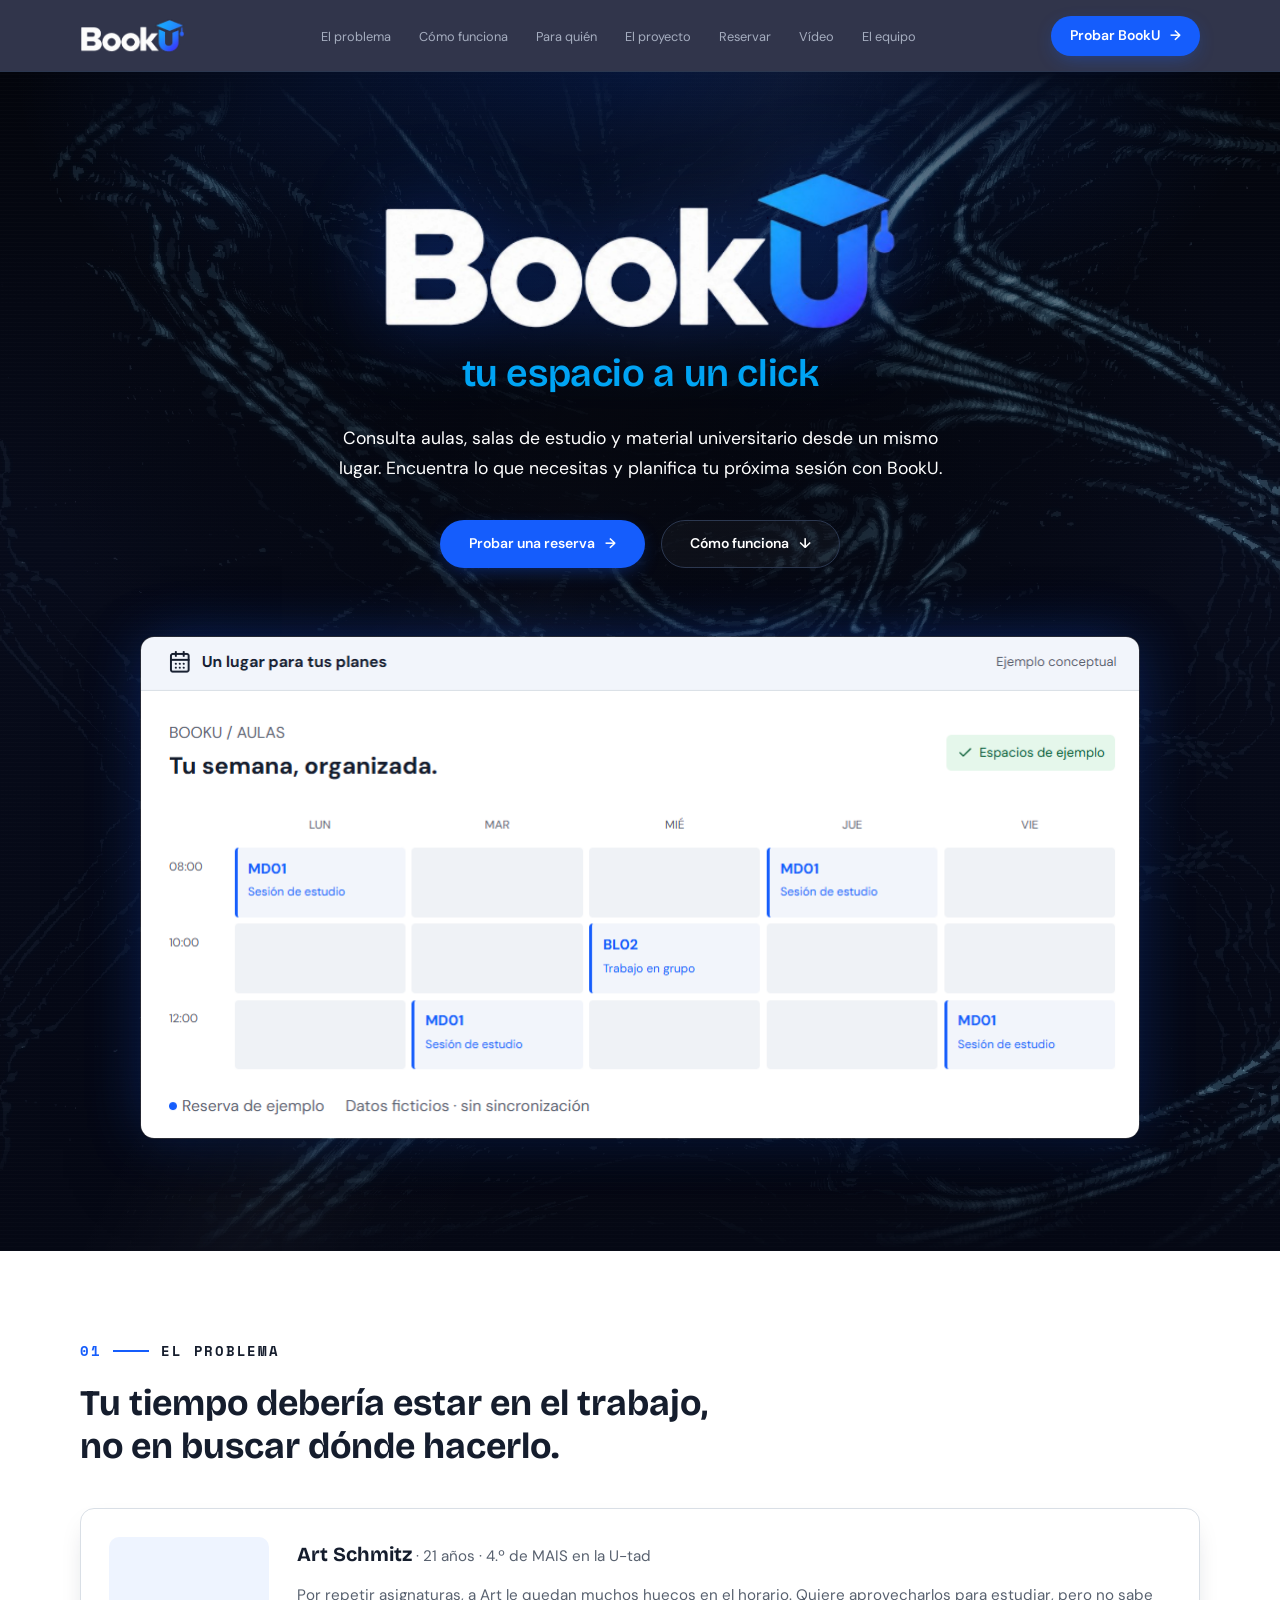
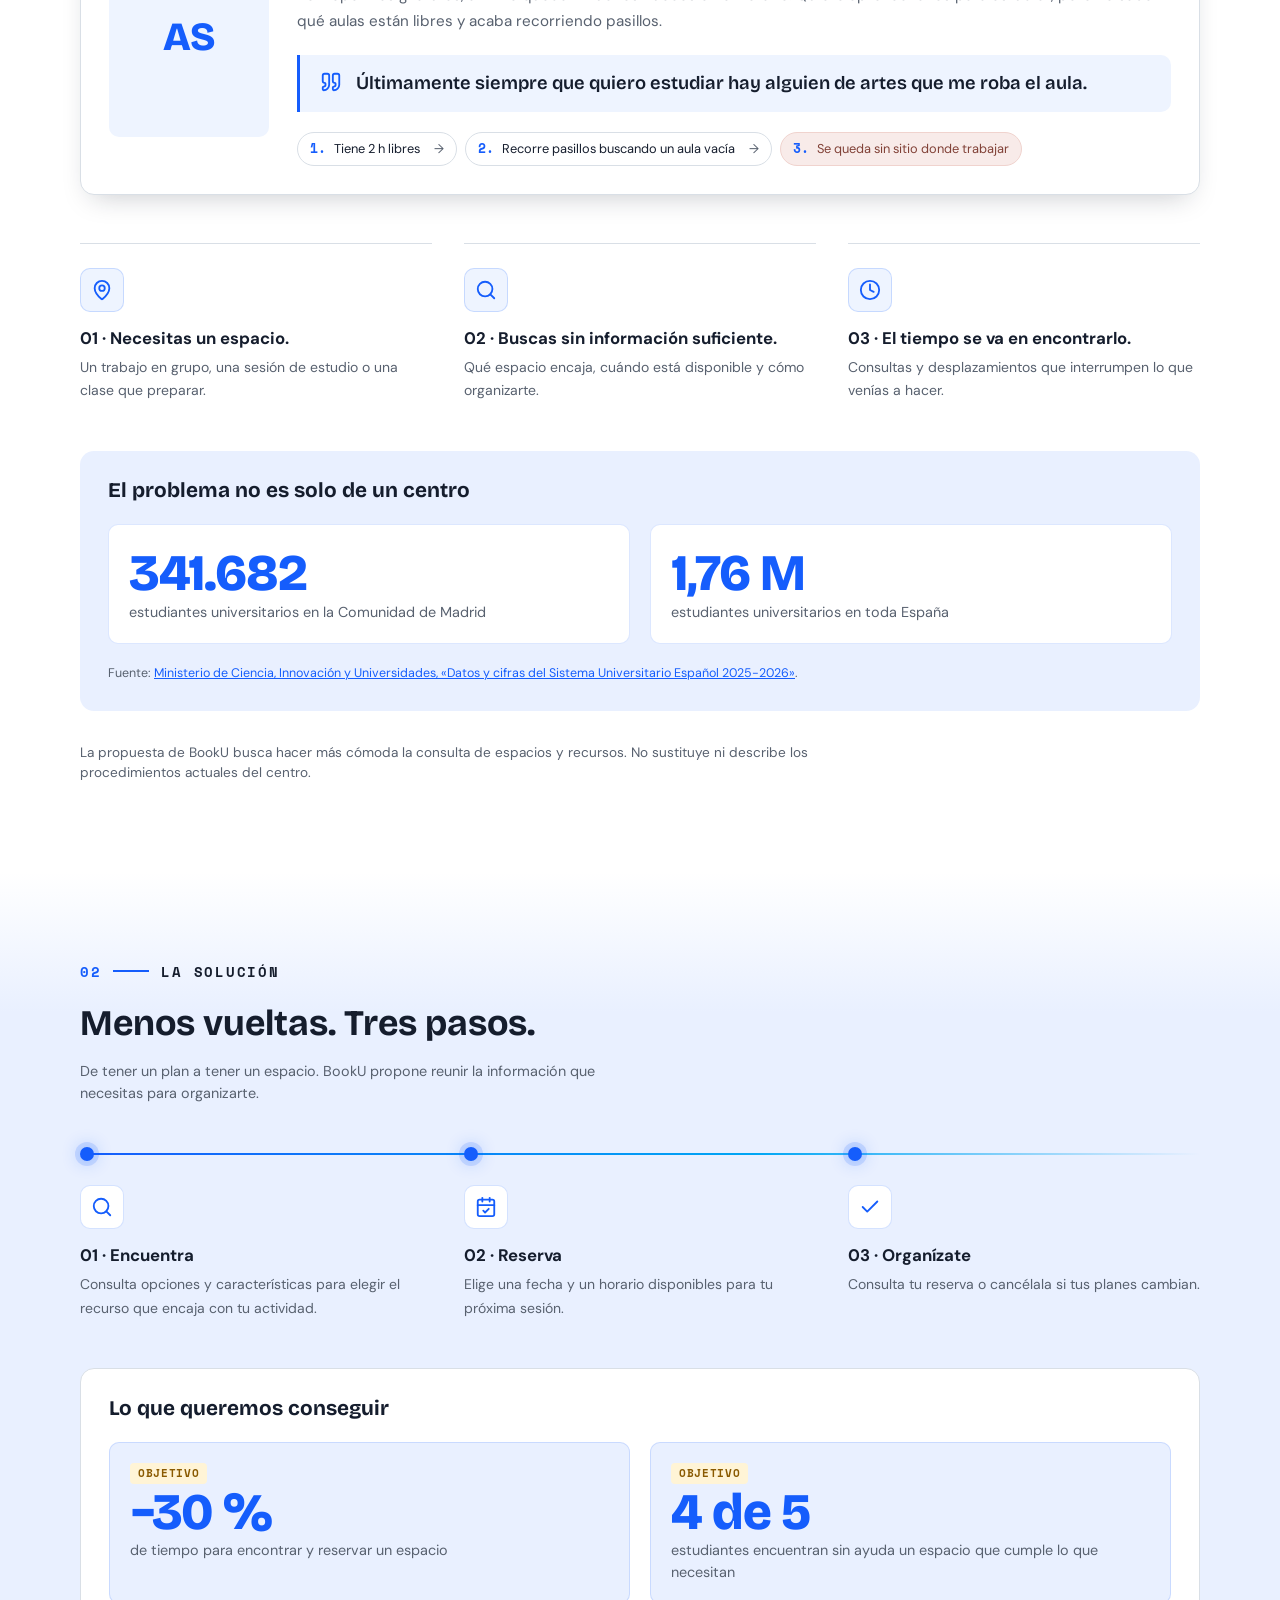
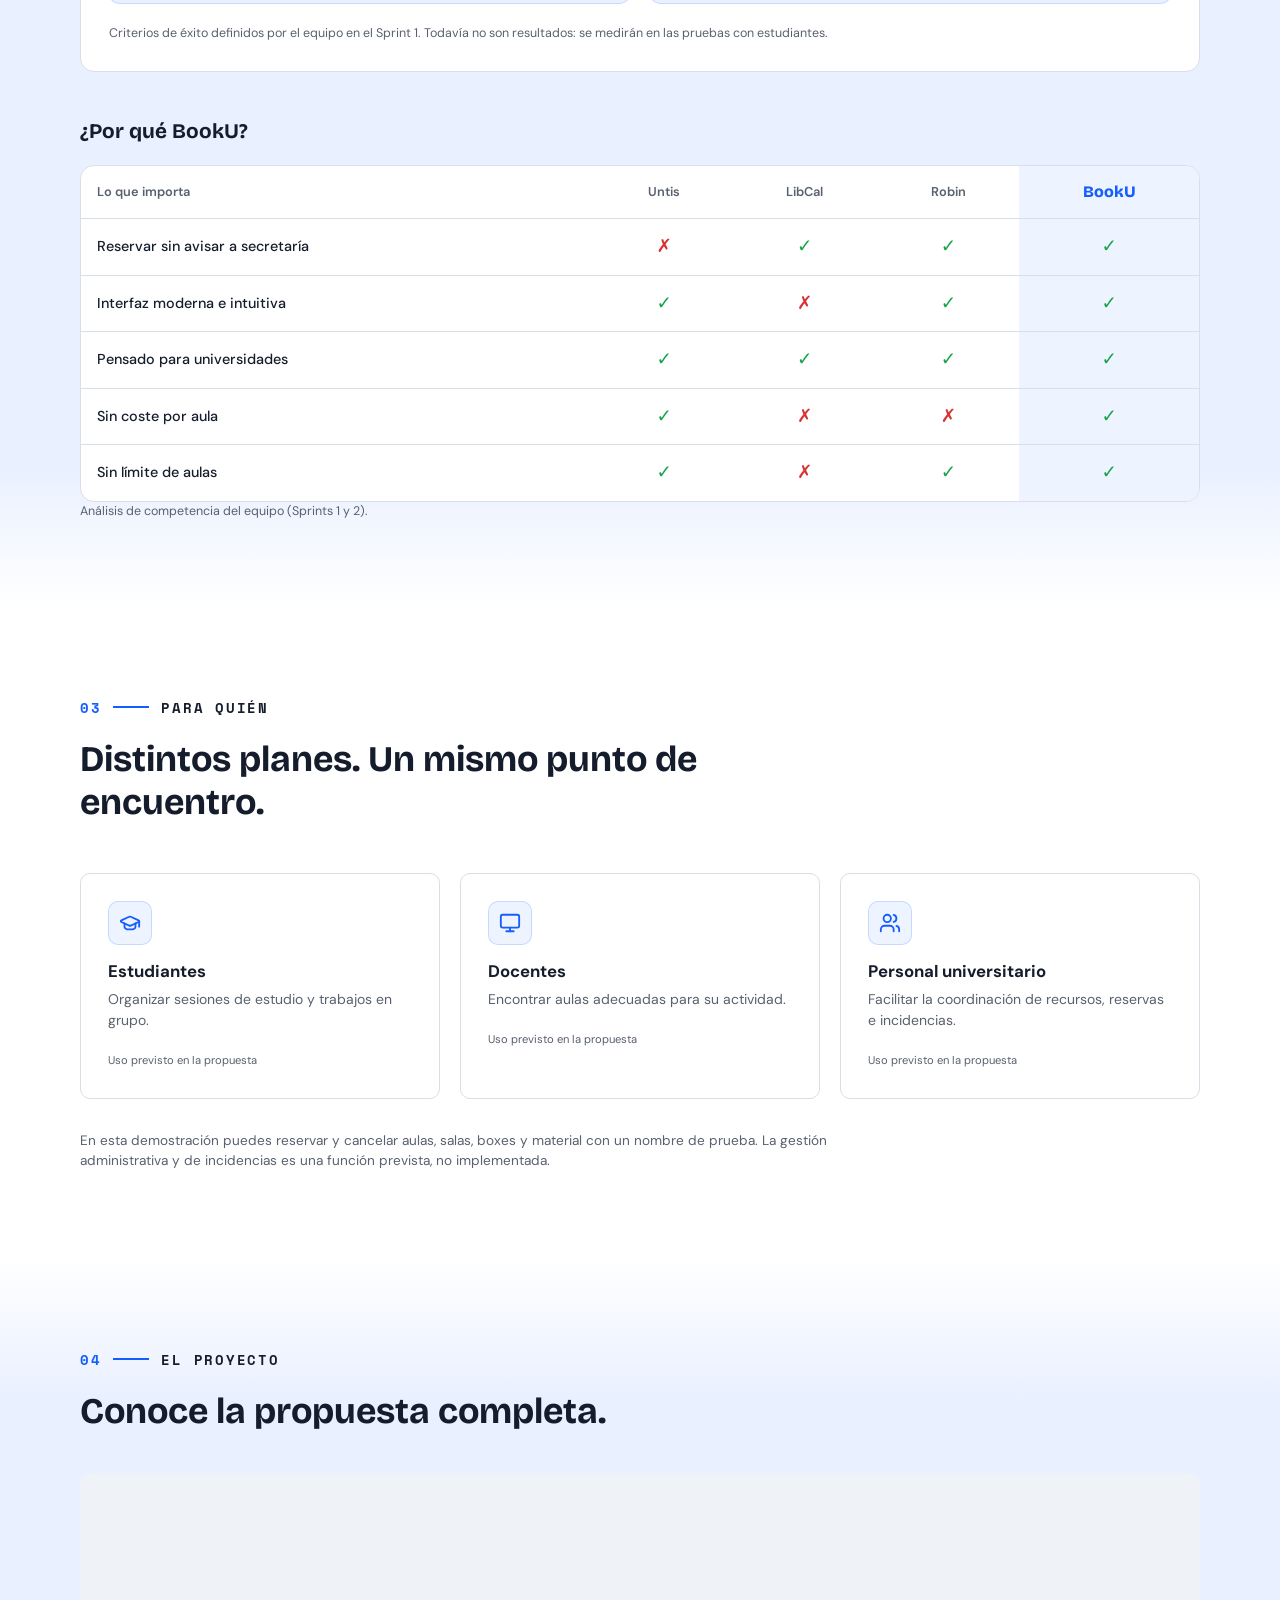
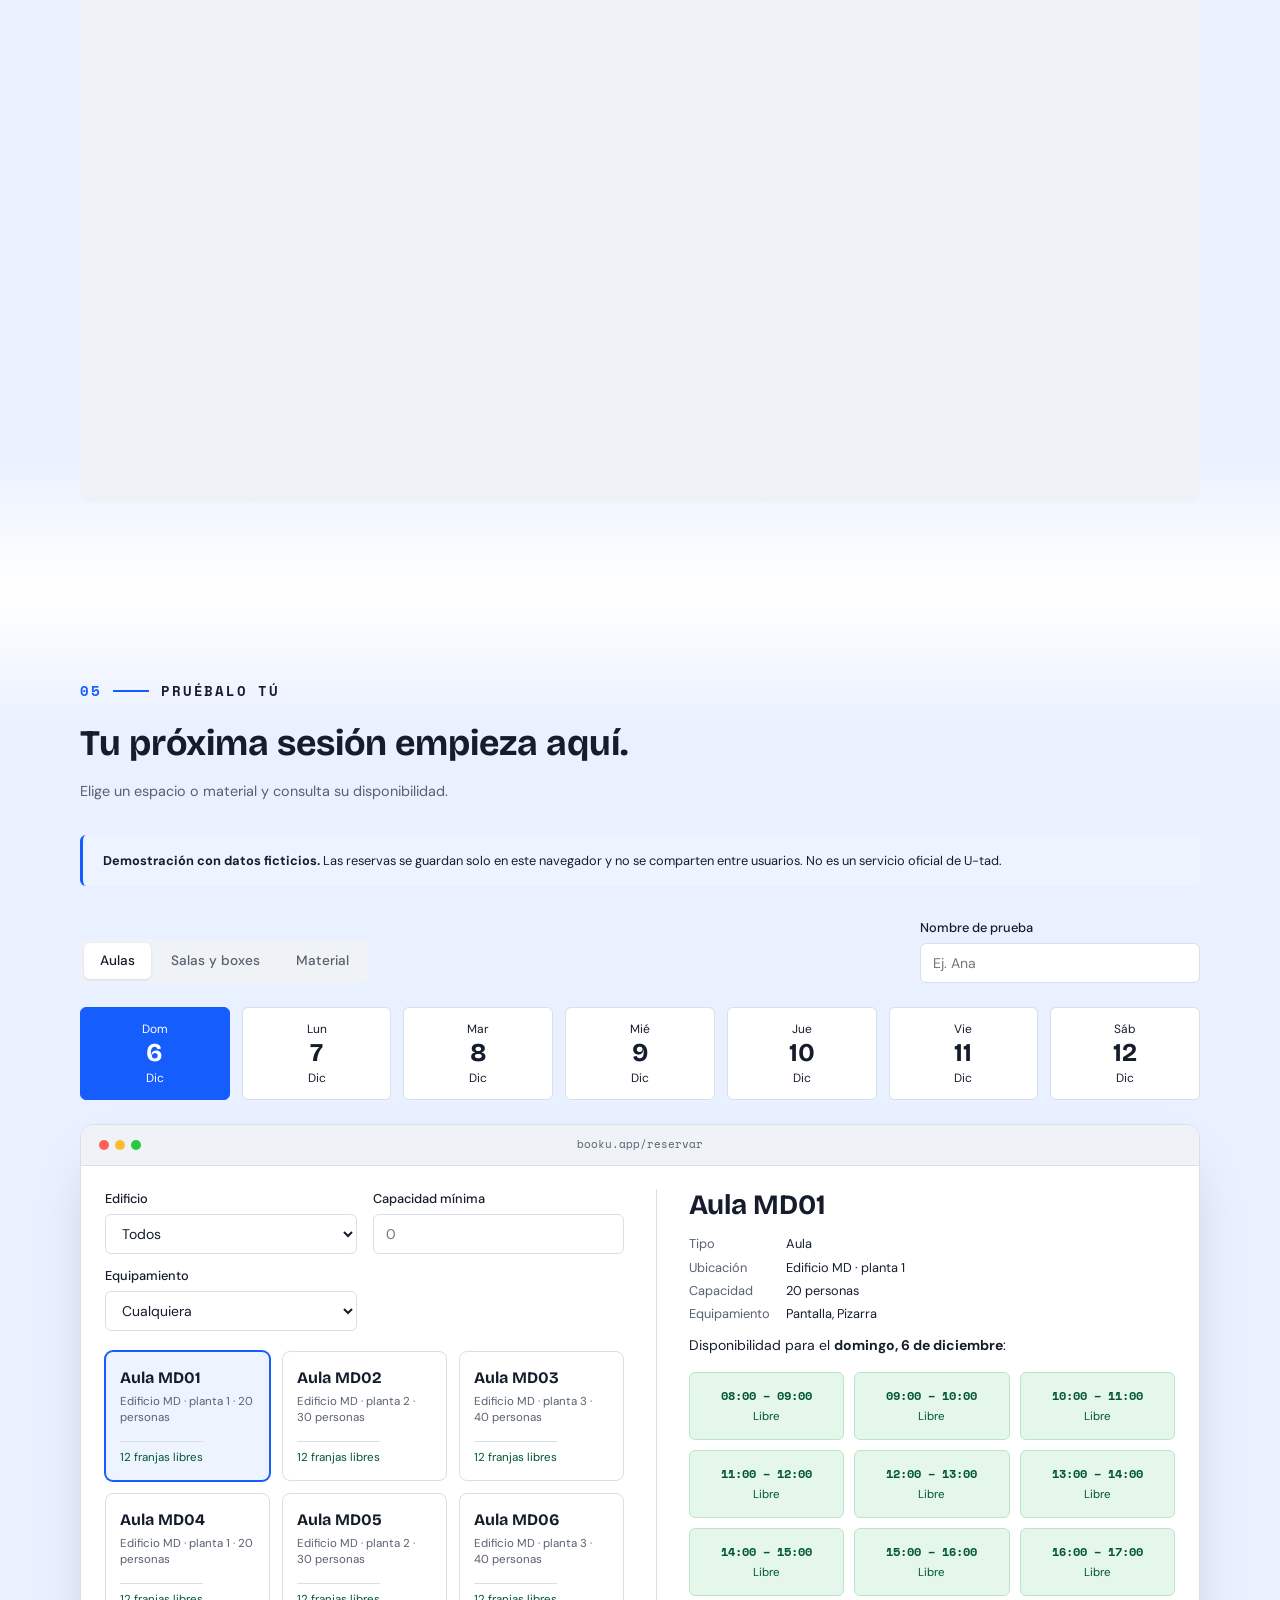
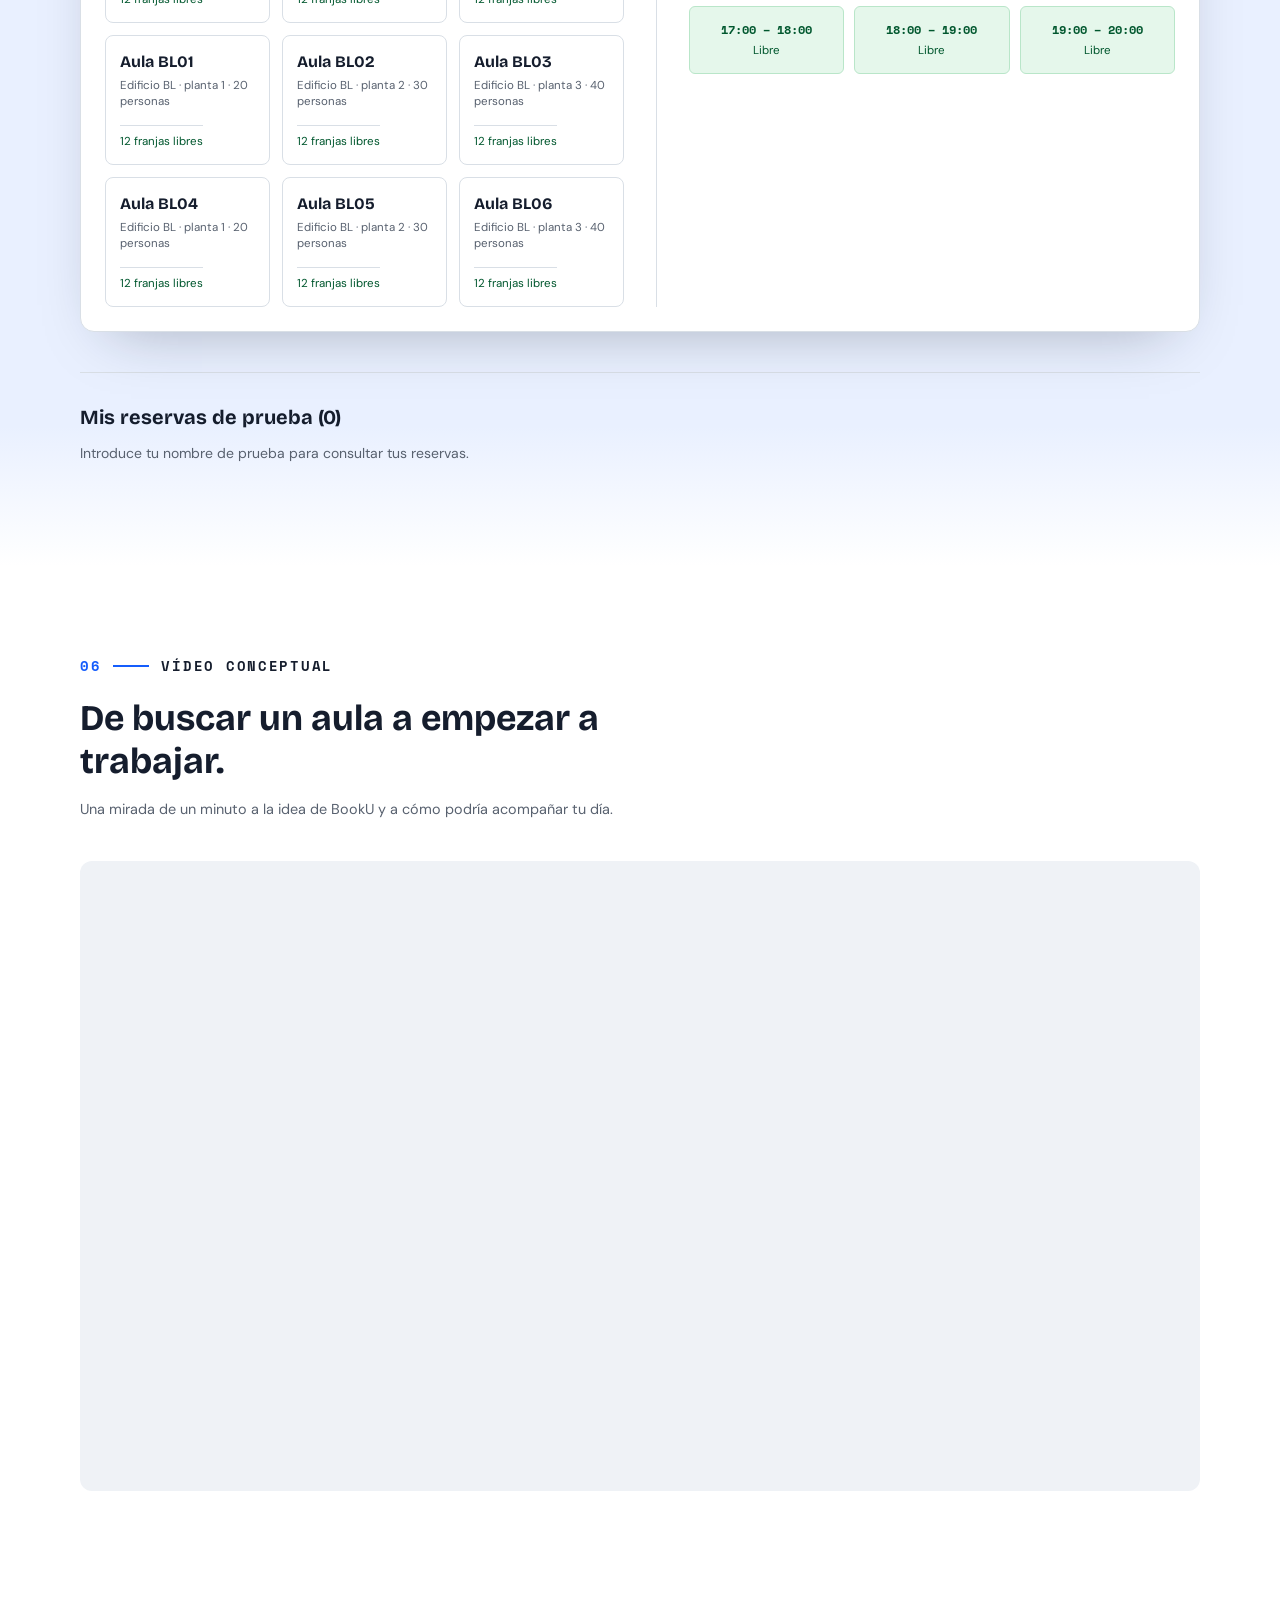
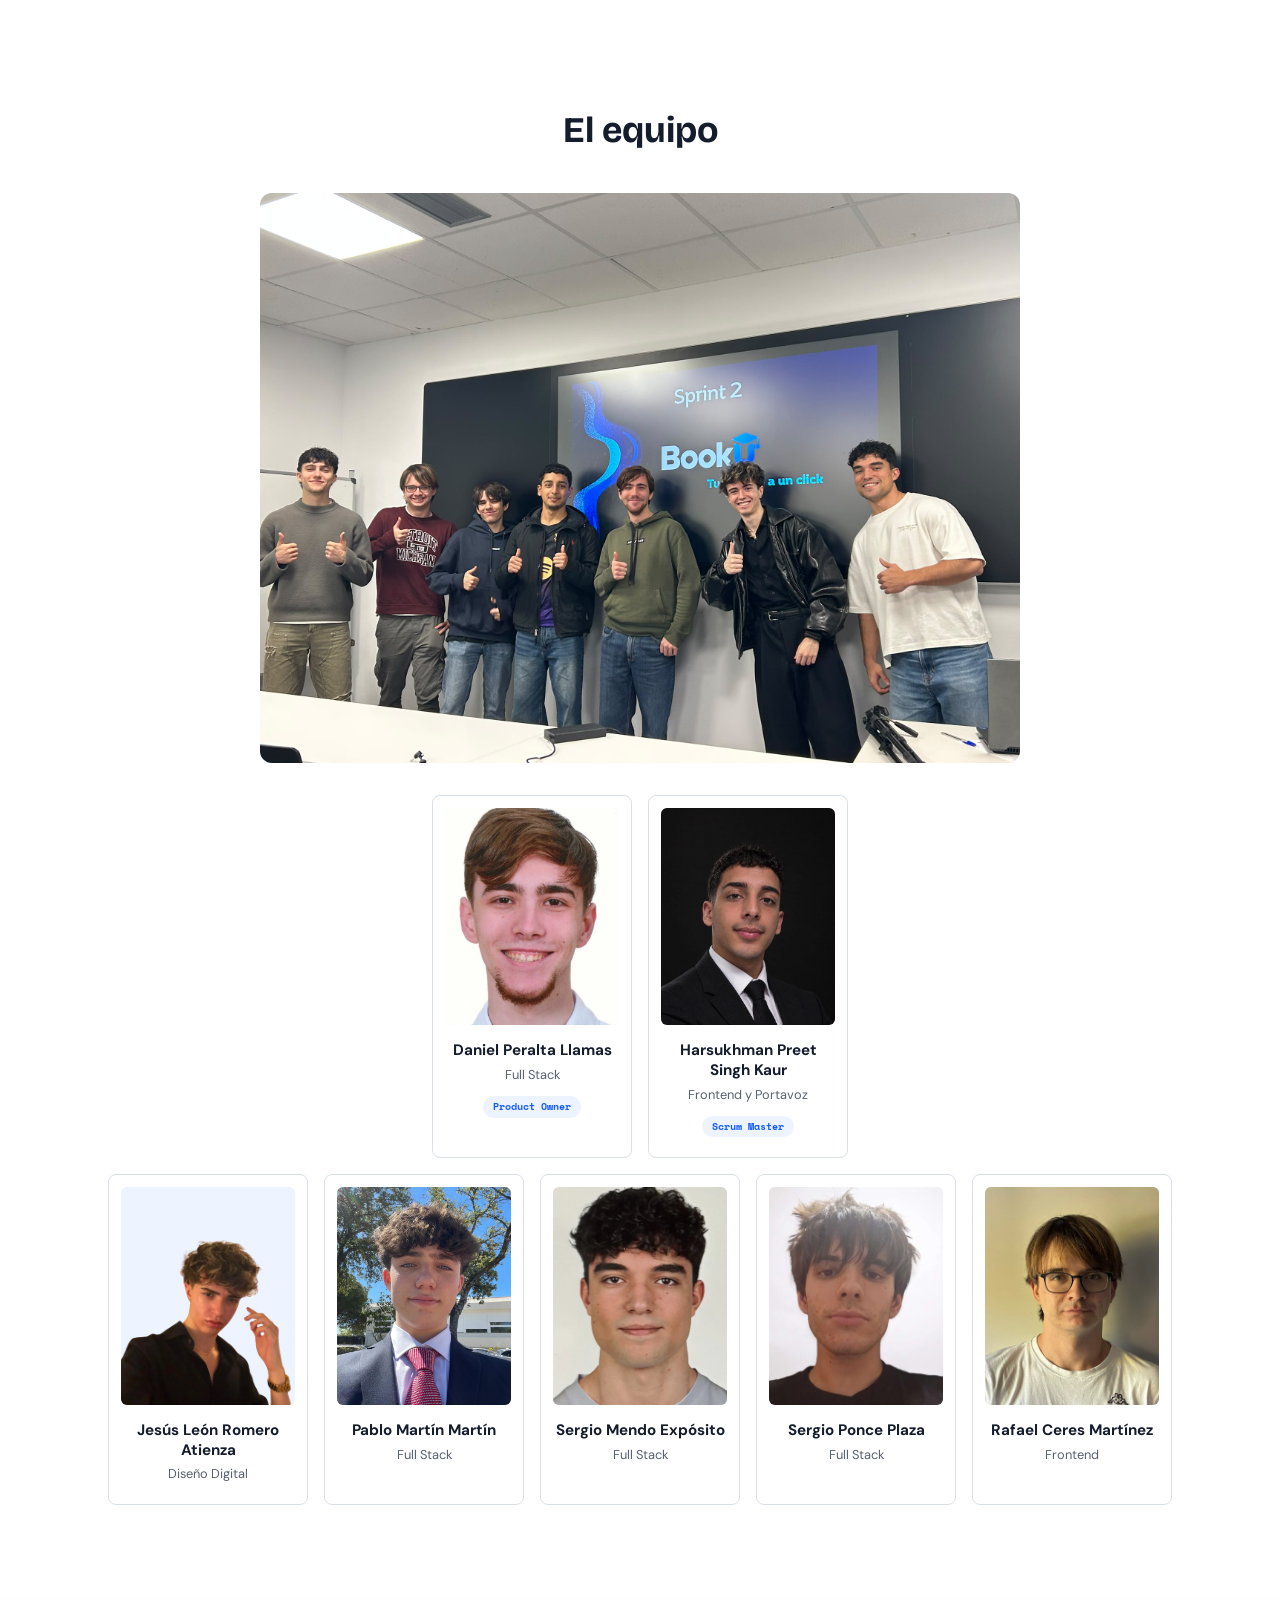
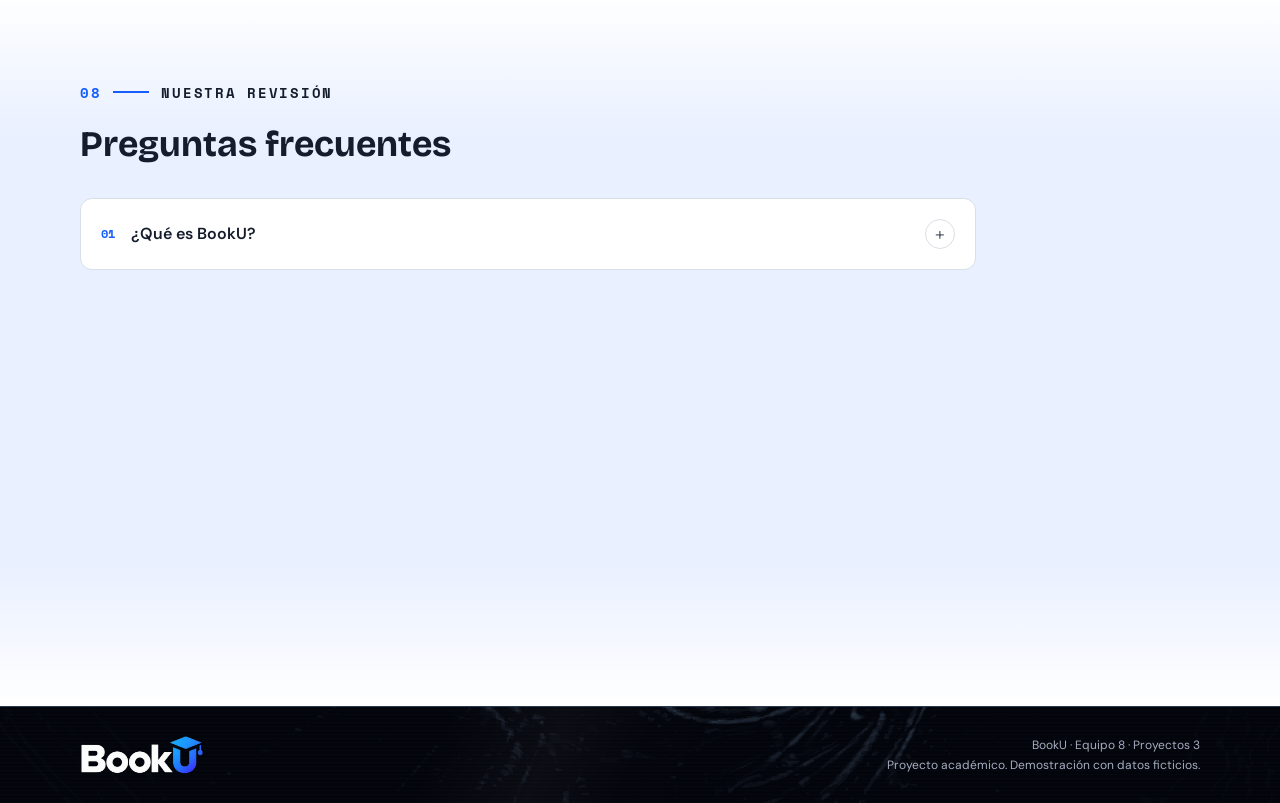
==== commit 670af1b1: "Rediseño visual, logo, fotos del equipo y contenido del Sprint 3 Fondo de obsidiana, animaciones de " ====
--- a/index.html
+++ b/index.html
@@ -4,14 +4,68 @@
   <meta charset="UTF-8">
   <meta name="viewport" content="width=device-width, initial-scale=1.0">
   <title>BookU — Tu espacio a un click</title>
+  <link rel="icon" type="image/png" href="img/favicon.png">
+  <link rel="apple-touch-icon" href="img/favicon.png">
   <link rel="stylesheet" href="css/styles.css">
   <script src="js/datos.js" defer></script>
   <script src="js/reservas.js" defer></script>
+  <script src="js/animaciones.js" defer></script>
 </head>
 <body>
 
+  <!-- Iconos de la página (sprite SVG). Están dentro del HTML para que
+       funcionen también al abrir el archivo directamente, sin servidor.
+       Se usan con <svg><use href="#nombre"></use></svg>.
+       Trazos basados en Lucide (https://lucide.dev), licencia ISC. -->
+  <svg class="sprite-iconos" aria-hidden="true" focusable="false">
+    <symbol id="ubicacion" viewBox="0 0 24 24" fill="none" stroke="currentColor" stroke-width="2" stroke-linecap="round" stroke-linejoin="round">
+      <path d="M20 10c0 4.993-5.539 10.193-7.399 11.799a1 1 0 0 1-1.202 0C9.539 20.193 4 14.993 4 10a8 8 0 0 1 16 0"/>
+      <circle cx="12" cy="10" r="3"/>
+    </symbol>
+    <symbol id="buscar" viewBox="0 0 24 24" fill="none" stroke="currentColor" stroke-width="2" stroke-linecap="round" stroke-linejoin="round">
+      <circle cx="11" cy="11" r="8"/>
+      <path d="m21 21-4.3-4.3"/>
+    </symbol>
+    <symbol id="reloj" viewBox="0 0 24 24" fill="none" stroke="currentColor" stroke-width="2" stroke-linecap="round" stroke-linejoin="round">
+      <circle cx="12" cy="12" r="10"/>
+      <path d="M12 6v6l4 2"/>
+    </symbol>
+    <symbol id="calendario" viewBox="0 0 24 24" fill="none" stroke="currentColor" stroke-width="2" stroke-linecap="round" stroke-linejoin="round">
+      <path d="M8 2v4"/>
+      <path d="M16 2v4"/>
+      <rect width="18" height="18" x="3" y="4" rx="2"/>
+      <path d="M3 10h18"/>
+      <path d="m9 16 2 2 4-4"/>
+    </symbol>
+    <symbol id="check" viewBox="0 0 24 24" fill="none" stroke="currentColor" stroke-width="2" stroke-linecap="round" stroke-linejoin="round">
+      <path d="M20 6 9 17l-5-5"/>
+    </symbol>
+    <symbol id="birrete" viewBox="0 0 24 24" fill="none" stroke="currentColor" stroke-width="2" stroke-linecap="round" stroke-linejoin="round">
+      <path d="M21.42 10.922a1 1 0 0 0-.019-1.838L12.83 5.18a2 2 0 0 0-1.66 0L2.6 9.08a1 1 0 0 0 0 1.832l8.57 3.908a2 2 0 0 0 1.66 0z"/>
+      <path d="M22 10v6"/>
+      <path d="M6 12.5V16a6 3 0 0 0 12 0v-3.5"/>
+    </symbol>
+    <symbol id="pantalla" viewBox="0 0 24 24" fill="none" stroke="currentColor" stroke-width="2" stroke-linecap="round" stroke-linejoin="round">
+      <rect width="20" height="14" x="2" y="3" rx="2"/>
+      <path d="M8 21h8"/>
+      <path d="M12 17v4"/>
+    </symbol>
+    <symbol id="personas" viewBox="0 0 24 24" fill="none" stroke="currentColor" stroke-width="2" stroke-linecap="round" stroke-linejoin="round">
+      <path d="M16 21v-2a4 4 0 0 0-4-4H6a4 4 0 0 0-4 4v2"/>
+      <circle cx="9" cy="7" r="4"/>
+      <path d="M22 21v-2a4 4 0 0 0-3-3.87"/>
+      <path d="M16 3.13a4 4 0 0 1 0 7.75"/>
+    </symbol>
+    <symbol id="cita" viewBox="0 0 24 24" fill="none" stroke="currentColor" stroke-width="2" stroke-linecap="round" stroke-linejoin="round">
+      <path d="M16 3a2 2 0 0 0-2 2v6a2 2 0 0 0 2 2 1 1 0 0 1 1 1v1a2 2 0 0 1-2 2 1 1 0 0 0-1 1v2a1 1 0 0 0 1 1 6 6 0 0 0 6-6V5a2 2 0 0 0-2-2z"/>
+      <path d="M5 3a2 2 0 0 0-2 2v6a2 2 0 0 0 2 2 1 1 0 0 1 1 1v1a2 2 0 0 1-2 2 1 1 0 0 0-1 1v2a1 1 0 0 0 1 1 6 6 0 0 0 6-6V5a2 2 0 0 0-2-2z"/>
+    </symbol>
+  </svg>
+
   <header id="inicio" class="cabecera">
-    <a href="#inicio" class="logo">BookU</a>
+    <a href="#inicio" class="logo">
+      <img src="img/logo-booku.png" alt="BookU, volver al inicio" width="458" height="148">
+    </a>
     <nav class="menu">
       <ul>
         <li><a href="#problema">El problema</a></li>
@@ -29,31 +83,72 @@
   <main>
 
     <section id="portada">
-      <p class="etiqueta">TU ESPACIO A UN CLICK</p>
-      <h1>BookU, <span class="resaltado">tu espacio a un click</span></h1>
+      <h1>
+        <img src="img/logo-booku.png" class="portada-logo" alt="BookU" width="458" height="148">
+        <span class="eslogan">tu espacio a un click</span>
+      </h1>
       <p class="portada-texto">Consulta aulas, salas de estudio y material universitario desde un mismo lugar. Encuentra lo que necesitas y planifica tu próxima sesión con BookU.</p>
       <a href="#reservar" class="boton boton--primario">Probar una reserva</a>
       <a href="#como-funciona" class="boton boton--secundario">Cómo funciona</a>
-      <p class="portada-nota">Proyecto académico · Equipo 8 · Proyectos 3</p>
+      <img src="img/calendario-ejemplo.png" class="portada-maqueta" width="1000" height="502"
+        alt="Ejemplo conceptual de BookU: calendario semanal con reservas de aulas de lunes a viernes">
     </section>
 
     <section id="problema">
       <p class="etiqueta">EL PROBLEMA</p>
       <h2>Tu tiempo debería estar en el trabajo, no en buscar dónde hacerlo.</h2>
+
+      <!-- Usuario real del Sprint 2 (con su permiso). Cuando llegue su foto,
+           se sustituye el div .persona-foto por un <img>. -->
+      <article class="persona">
+        <div class="persona-foto" aria-hidden="true">AS</div>
+        <div class="persona-texto">
+          <p class="persona-nombre"><strong>Art Schmitz</strong> · 21 años · 4.º de MAIS en la U-tad</p>
+          <p>Por repetir asignaturas, a Art le quedan muchos huecos en el horario. Quiere aprovecharlos para estudiar, pero no sabe qué aulas están libres y acaba recorriendo pasillos.</p>
+          <blockquote class="persona-cita">
+            <svg aria-hidden="true" focusable="false"><use href="#cita"></use></svg>
+            <p>Últimamente siempre que quiero estudiar hay alguien de artes que me roba el aula.</p>
+          </blockquote>
+          <ol class="persona-recorrido" aria-label="Así le pasa a Art">
+            <li>Tiene 2 h libres</li>
+            <li>Recorre pasillos buscando un aula vacía</li>
+            <li>Se queda sin sitio donde trabajar</li>
+          </ol>
+        </div>
+      </article>
+
       <ol>
         <li>
+          <span class="icono" aria-hidden="true"><svg><use href="#ubicacion"></use></svg></span>
           <h3>01 · Necesitas un espacio.</h3>
           <p>Un trabajo en grupo, una sesión de estudio o una clase que preparar.</p>
         </li>
         <li>
+          <span class="icono" aria-hidden="true"><svg><use href="#buscar"></use></svg></span>
           <h3>02 · Buscas sin información suficiente.</h3>
           <p>Qué espacio encaja, cuándo está disponible y cómo organizarte.</p>
         </li>
         <li>
+          <span class="icono" aria-hidden="true"><svg><use href="#reloj"></use></svg></span>
           <h3>03 · El tiempo se va en encontrarlo.</h3>
           <p>Consultas y desplazamientos que interrumpen lo que venías a hacer.</p>
         </li>
       </ol>
+
+      <!-- Cifras con fuente, como pidió el profesor en el Sprint 2 -->
+      <div class="cifras">
+        <h3 class="cifras-titulo">El problema no es solo de un centro</h3>
+        <div class="cifra">
+          <p class="cifra-numero">341.682</p>
+          <p class="cifra-texto">estudiantes universitarios en la Comunidad de Madrid</p>
+        </div>
+        <div class="cifra">
+          <p class="cifra-numero">1,76 M</p>
+          <p class="cifra-texto">estudiantes universitarios en toda España</p>
+        </div>
+        <p class="cifras-fuente">Fuente: <a href="https://www.ciencia.gob.es/InfoGeneralPortal/detalle-publicacion/siiu/Datos-y-cifras-del-Sistema-Universitario-Espanol-2025-2026.html" target="_blank" rel="noopener">Ministerio de Ciencia, Innovación y Universidades, «Datos y cifras del Sistema Universitario Español 2025-2026»</a>.</p>
+      </div>
+
       <p class="nota">La propuesta de BookU busca hacer más cómoda la consulta de espacios y recursos. No sustituye ni describe los procedimientos actuales del centro.</p>
     </section>
 
@@ -63,34 +158,114 @@
       <p class="intro">De tener un plan a tener un espacio. BookU propone reunir la información que necesitas para organizarte.</p>
       <ol>
         <li>
+          <span class="icono" aria-hidden="true"><svg><use href="#buscar"></use></svg></span>
           <h3>01 · Encuentra</h3>
           <p>Consulta opciones y características para elegir el recurso que encaja con tu actividad.</p>
         </li>
         <li>
+          <span class="icono" aria-hidden="true"><svg><use href="#calendario"></use></svg></span>
           <h3>02 · Reserva</h3>
           <p>Elige una fecha y un horario disponibles para tu próxima sesión.</p>
         </li>
         <li>
+          <span class="icono" aria-hidden="true"><svg><use href="#check"></use></svg></span>
           <h3>03 · Organízate</h3>
           <p>Consulta tu reserva o cancélala si tus planes cambian.</p>
         </li>
       </ol>
+
+      <!-- Criterios de éxito del Sprint 1. Son objetivos, no resultados:
+           no cambiar el texto hasta tener mediciones reales. -->
+      <div class="cifras cifras--objetivos">
+        <h3 class="cifras-titulo">Lo que queremos conseguir</h3>
+        <div class="cifra">
+          <p class="cifra-etiqueta">Objetivo</p>
+          <p class="cifra-numero">−30 %</p>
+          <p class="cifra-texto">de tiempo para encontrar y reservar un espacio</p>
+        </div>
+        <div class="cifra">
+          <p class="cifra-etiqueta">Objetivo</p>
+          <p class="cifra-numero">4 de 5</p>
+          <p class="cifra-texto">estudiantes encuentran sin ayuda un espacio que cumple lo que necesitan</p>
+        </div>
+        <p class="cifras-fuente">Criterios de éxito definidos por el equipo en el Sprint 1. Todavía no son resultados: se medirán en las pruebas con estudiantes.</p>
+      </div>
+
+      <!-- Comparativa con la competencia (análisis del Sprint 2) -->
+      <div class="competencia">
+        <h3 class="cifras-titulo">¿Por qué BookU?</h3>
+        <div class="tabla-contenedor">
+          <table>
+            <caption class="solo-lectores">Comparativa de BookU con Untis, LibCal y Robin</caption>
+            <thead>
+              <tr>
+                <th scope="col">Lo que importa</th>
+                <th scope="col">Untis</th>
+                <th scope="col">LibCal</th>
+                <th scope="col">Robin</th>
+                <th scope="col" class="columna-booku">BookU</th>
+              </tr>
+            </thead>
+            <tbody>
+              <tr>
+                <th scope="row">Reservar sin avisar a secretaría</th>
+                <td class="no"><span aria-hidden="true">✗</span><span class="solo-lectores">No</span></td>
+                <td class="si"><span aria-hidden="true">✓</span><span class="solo-lectores">Sí</span></td>
+                <td class="si"><span aria-hidden="true">✓</span><span class="solo-lectores">Sí</span></td>
+                <td class="si columna-booku"><span aria-hidden="true">✓</span><span class="solo-lectores">Sí</span></td>
+              </tr>
+              <tr>
+                <th scope="row">Interfaz moderna e intuitiva</th>
+                <td class="si"><span aria-hidden="true">✓</span><span class="solo-lectores">Sí</span></td>
+                <td class="no"><span aria-hidden="true">✗</span><span class="solo-lectores">No</span></td>
+                <td class="si"><span aria-hidden="true">✓</span><span class="solo-lectores">Sí</span></td>
+                <td class="si columna-booku"><span aria-hidden="true">✓</span><span class="solo-lectores">Sí</span></td>
+              </tr>
+              <tr>
+                <th scope="row">Pensado para universidades</th>
+                <td class="si"><span aria-hidden="true">✓</span><span class="solo-lectores">Sí</span></td>
+                <td class="si"><span aria-hidden="true">✓</span><span class="solo-lectores">Sí</span></td>
+                <td class="si"><span aria-hidden="true">✓</span><span class="solo-lectores">Sí</span></td>
+                <td class="si columna-booku"><span aria-hidden="true">✓</span><span class="solo-lectores">Sí</span></td>
+              </tr>
+              <tr>
+                <th scope="row">Sin coste por aula</th>
+                <td class="si"><span aria-hidden="true">✓</span><span class="solo-lectores">Sí</span></td>
+                <td class="no"><span aria-hidden="true">✗</span><span class="solo-lectores">No</span></td>
+                <td class="no"><span aria-hidden="true">✗</span><span class="solo-lectores">No</span></td>
+                <td class="si columna-booku"><span aria-hidden="true">✓</span><span class="solo-lectores">Sí</span></td>
+              </tr>
+              <tr>
+                <th scope="row">Sin límite de aulas</th>
+                <td class="si"><span aria-hidden="true">✓</span><span class="solo-lectores">Sí</span></td>
+                <td class="no"><span aria-hidden="true">✗</span><span class="solo-lectores">No</span></td>
+                <td class="si"><span aria-hidden="true">✓</span><span class="solo-lectores">Sí</span></td>
+                <td class="si columna-booku"><span aria-hidden="true">✓</span><span class="solo-lectores">Sí</span></td>
+              </tr>
+            </tbody>
+          </table>
+        </div>
+        <p class="cifras-fuente">Análisis de competencia del equipo (Sprints 1 y 2).</p>
+      </div>
     </section>
 
     <section id="para-quien">
       <p class="etiqueta">PARA QUIÉN</p>
       <h2>Distintos planes. Un mismo punto de encuentro.</h2>
       <article>
+        <span class="icono" aria-hidden="true"><svg><use href="#birrete"></use></svg></span>
         <h3>Estudiantes</h3>
         <p>Organizar sesiones de estudio y trabajos en grupo.</p>
         <small>Uso previsto en la propuesta</small>
       </article>
       <article>
+        <span class="icono" aria-hidden="true"><svg><use href="#pantalla"></use></svg></span>
         <h3>Docentes</h3>
         <p>Encontrar aulas adecuadas para su actividad.</p>
         <small>Uso previsto en la propuesta</small>
       </article>
       <article>
+        <span class="icono" aria-hidden="true"><svg><use href="#personas"></use></svg></span>
         <h3>Personal universitario</h3>
         <p>Facilitar la coordinación de recursos, reservas e incidencias.</p>
         <small>Uso previsto en la propuesta</small>
@@ -159,14 +334,48 @@
       <p class="etiqueta">EQUIPO 8 · PROYECTOS 3</p>
       <h2>El equipo</h2>
       <img src="./img/equipo.jpeg" alt="Integrantes del Equipo 8 presentando BookU en el aula">
-      <ul>
-        <li><strong>Daniel Peralta Llamas</strong> — Full Stack · Product Owner</li>
-        <li><strong>Harsukhman Preet Singh Kaur</strong> — Frontend y Portavoz · Scrum Master</li>
-        <li><strong>Jesús León Romero Atienza</strong> — Diseño Digital</li>
-        <li><strong>Pablo Martín Martín</strong> — Full Stack</li>
-        <li><strong>Sergio Mendo Expósito</strong> — Full Stack</li>
-        <li><strong>Sergio Ponce Plaza</strong> — Full Stack</li>
-        <li><strong>Rafael Ceres Martínez</strong> — Frontend</li>
+      <!-- Dos listas para que Product Owner y Scrum Master queden en la
+           primera fila, como en la versión de Lovable. -->
+      <ul class="equipo-lista">
+        <li class="miembro">
+          <img src="img/equipo/daniel-peralta.webp" alt="" loading="lazy">
+          <strong>Daniel Peralta Llamas</strong>
+          <span>Full Stack</span>
+          <span class="insignia">Product Owner</span>
+        </li>
+        <li class="miembro">
+          <img src="img/equipo/harsukhman-preet.webp" alt="" loading="lazy">
+          <strong>Harsukhman Preet Singh Kaur</strong>
+          <span>Frontend y Portavoz</span>
+          <span class="insignia">Scrum Master</span>
+        </li>
+      </ul>
+      <ul class="equipo-lista">
+        <li class="miembro">
+          <img src="img/equipo/jesus-leon.png" alt="" loading="lazy" class="miembro-foto--recorte-bajo">
+          <strong>Jesús León Romero Atienza</strong>
+          <span>Diseño Digital</span>
+        </li>
+        <li class="miembro">
+          <img src="img/equipo/pablo-martin.webp" alt="" loading="lazy">
+          <strong>Pablo Martín Martín</strong>
+          <span>Full Stack</span>
+        </li>
+        <li class="miembro">
+          <img src="img/equipo/sergio-mendo.webp" alt="" loading="lazy">
+          <strong>Sergio Mendo Expósito</strong>
+          <span>Full Stack</span>
+        </li>
+        <li class="miembro">
+          <img src="img/equipo/sergio-ponce.webp" alt="" loading="lazy">
+          <strong>Sergio Ponce Plaza</strong>
+          <span>Full Stack</span>
+        </li>
+        <li class="miembro">
+          <img src="img/equipo/rafael-ceres.webp" alt="" loading="lazy">
+          <strong>Rafael Ceres Martínez</strong>
+          <span>Frontend</span>
+        </li>
       </ul>
     </section>
 
@@ -203,7 +412,9 @@
   </main>
 
   <footer class="pie-pagina">
-    <a href="#inicio" class="logo">BookU</a>
+    <a href="#inicio" class="logo">
+      <img src="img/logo-booku.png" alt="BookU, volver al inicio" width="458" height="148">
+    </a>
     <p>BookU · Equipo 8 · Proyectos 3</p>
     <p>Proyecto académico. Demostración con datos ficticios.</p>
   </footer>
--- a/css/styles.css
+++ b/css/styles.css
@@ -31,13 +31,32 @@
   font-display: swap;
 }
 
+/* Space Mono no tiene versión variable: un archivo por grosor. Se usa
+   en números y etiquetas pequeñas para dar un toque técnico. */
+@font-face {
+  font-family: "Space Mono";
+  src: url("../fonts/SpaceMono-Regular.ttf") format("truetype");
+  font-weight: 400;
+  font-style: normal;
+  font-display: swap;
+}
+
+@font-face {
+  font-family: "Space Mono";
+  src: url("../fonts/SpaceMono-Bold.ttf") format("truetype");
+  font-weight: 700;
+  font-style: normal;
+  font-display: swap;
+}
+
 /* Variables compartidas por toda la página. Los valores salen de la
    versión de Lovable, convertidos a hexadecimal. */
 :root {
   --fuente-texto: "DM Sans", system-ui, sans-serif;
   --fuente-titulos: "Bricolage Grotesque", "DM Sans", system-ui, sans-serif;
-
-  --color-marino: #040924; /* Cabecera, portada y pie. */
+  --fuente-mono: "Space Mono", ui-monospace, monospace;
+
+  --color-marino: #040924; /* Tono de la cabecera (allí, semitransparente). */
   --color-marino-borde: #2c3850;
   --color-primario: #155dfc; /* Botones y elementos activos. */
   --color-primario-hover: #0049e8;
@@ -47,7 +66,8 @@
   --color-texto-secundario: #58616f;
   --color-texto-claro: #a6aec0; /* Texto secundario sobre fondo marino. */
   --color-fondo: #ffffff;
-  --color-fondo-suave: #f8fafc; /* Secciones alternas. */
+  --color-fondo-azul: #e9f0ff; /* Secciones alternas, unidas con degradados. */
+  --color-obsidiana: #03050c; /* Fondo de la portada y del pie. */
   --color-fondo-gris: #eff2f6;
   --color-borde: #d9dfe6;
   --color-libre: #e5f7eb;
@@ -56,6 +76,10 @@
   --color-ocupada-texto: #804036;
   --color-error: #d73431;
 
+  --color-brillo: rgba(21, 93, 252, 0.45); /* Resplandor azul de botones y puntos. */
+  --sombra-tarjeta: 0 12px 28px -12px rgba(21, 29, 45, 0.25);
+  --altura-cabecera: 72px;
+
   --radio: 6px;
   --ancho-contenido: 1120px;
   /* Relleno lateral que centra el contenido a 1120px sin necesitar un
@@ -69,6 +93,19 @@
 
 html {
   scroll-behavior: smooth; /* Los enlaces del menú se desplazan suavemente. */
+}
+
+/* Si el sistema pide reducir el movimiento, el salto es directo. */
+@media (prefers-reduced-motion: reduce) {
+  html {
+    scroll-behavior: auto;
+  }
+}
+
+/* Como la cabecera es fija, cada sección deja ese hueco arriba al
+   llegar desde un enlace del menú. */
+main > section {
+  scroll-margin-top: var(--altura-cabecera);
 }
 
 body {
@@ -114,14 +151,52 @@
   padding: 88px var(--margen-lateral); /* 88px arriba y abajo; lateral calculado. */
 }
 
-/* Texto pequeño en mayúsculas que aparece encima de cada título. */
+/* Secciones azules alternas. Empiezan y terminan en blanco, así el
+   paso desde la sección anterior y hacia la siguiente es un degradado
+   suave y no un corte. */
+#como-funciona,
+#proyecto,
+#reservar,
+#faq {
+  background-image: linear-gradient(
+    var(--color-fondo) 0,
+    var(--color-fondo-azul) 140px,
+    var(--color-fondo-azul) calc(100% - 140px),
+    var(--color-fondo) 100%
+  );
+}
+
+/* Nombre de la sección (EL PROBLEMA, LA SOLUCIÓN...) encima de cada
+   título, con su número y una línea azul: «01 —— EL PROBLEMA».
+   El número lo pone un contador de CSS, así que no está en el HTML
+   y se recalcula solo si se añade o se quita una sección. */
+main {
+  counter-reset: seccion;
+}
+
 .etiqueta {
-  margin: 0 0 16px;
+  width: fit-content; /* Dentro de una rejilla tampoco se estira. */
+  margin: 0 0 20px;
+  display: inline-flex; /* Ocupa solo su texto; se centra si el padre centra. */
+  align-items: center;
+  color: var(--color-texto);
+  font-family: var(--fuente-mono);
+  font-size: 0.9rem;
+  font-weight: 700;
+  letter-spacing: 0.12em;
+  text-transform: uppercase;
+  counter-increment: seccion; /* Suma 1 en cada etiqueta: 01, 02, 03... */
+}
+
+/* Número en azul seguido de la línea. La línea es un fondo de 36×2px
+   colocado a la derecha del número, dentro de su relleno. */
+.etiqueta::before {
+  content: counter(seccion, decimal-leading-zero);
+  margin-right: 12px;
+  padding-right: 48px; /* 36px de línea + 12px de separación con el texto. */
   color: var(--color-primario);
-  font-size: 0.7rem;
-  font-weight: 700;
-  letter-spacing: 0.08em;
-  text-transform: uppercase;
+  background: linear-gradient(var(--color-primario), var(--color-primario))
+    right center / 36px 2px no-repeat;
 }
 
 main h2 {
@@ -131,6 +206,46 @@
   font-weight: 700;
 }
 
+/* El sprite con los símbolos está al principio del <body>: no debe
+   ocupar espacio ni verse, solo guardar los iconos. */
+.sprite-iconos {
+  position: absolute;
+  width: 0;
+  height: 0;
+  overflow: hidden;
+}
+
+/* Iconos del sprite dentro de un cuadrado azul claro, como en la
+   versión de Lovable. El trazo toma el color de "color". */
+.icono {
+  width: 44px;
+  aspect-ratio: 1;
+  margin-bottom: 16px;
+  display: grid;
+  place-items: center;
+  border: 1px solid rgba(21, 93, 252, 0.18);
+  border-radius: 10px;
+  color: var(--color-primario);
+  background-color: var(--color-primario-suave);
+  transition: background-color 200ms ease, color 200ms ease;
+}
+
+.icono svg {
+  width: 22px;
+  height: 22px;
+}
+
+/* Sobre las secciones azules el cuadrado va en blanco para destacar. */
+#como-funciona .icono {
+  background-color: var(--color-fondo);
+}
+
+/* En las tarjetas, el icono se rellena de azul al pasar el ratón. */
+#para-quien article:hover .icono {
+  color: #ffffff;
+  background-color: var(--color-primario);
+}
+
 /* Párrafo que acompaña al título de una sección. */
 .intro {
   max-width: 560px;
@@ -147,62 +262,106 @@
   font-size: 0.85rem;
 }
 
+/* Botones en forma de píldora con una flecha que se mueve al pasar
+   el ratón. La flecha se añade con ::after, sin tocar el HTML. */
 .boton {
   min-height: 44px;
-  padding: 0 32px;
+  padding: 0 28px;
   display: inline-flex;
   align-items: center;
   justify-content: center;
+  gap: 10px;
   border: 1px solid transparent;
-  border-radius: var(--radio);
+  border-radius: 999px; /* Un radio muy grande redondea los extremos. */
   font-size: 0.875rem;
-  font-weight: 500;
+  font-weight: 600;
   text-decoration: none;
-  transition: background-color 150ms ease, border-color 150ms ease;
+  transition: background-color 150ms ease, border-color 150ms ease,
+    box-shadow 200ms ease, transform 200ms ease;
+}
+
+.boton::after {
+  content: "→";
+  transition: transform 200ms ease;
+}
+
+.boton:hover {
+  transform: translateY(-1px); /* Se eleva un píxel. */
+}
+
+.boton:hover::after {
+  transform: translateX(4px);
 }
 
 .boton--primario {
   color: #ffffff;
   background-color: var(--color-primario);
-  box-shadow: 0 1px 3px rgba(0, 0, 0, 0.1);
+  box-shadow: 0 6px 20px -6px var(--color-brillo);
 }
 
 .boton--primario:hover {
   background-color: var(--color-primario-hover);
+  box-shadow: 0 10px 28px -6px var(--color-brillo); /* El brillo crece. */
 }
 
 .boton--secundario {
   color: #ffffff;
   border-color: var(--color-marino-borde);
-  background-color: transparent;
+  background-color: rgba(255, 255, 255, 0.03);
 }
 
 .boton--secundario:hover {
-  background-color: rgba(255, 255, 255, 0.06);
+  border-color: var(--color-texto-claro);
+  background-color: rgba(255, 255, 255, 0.08);
+}
+
+/* El secundario lleva a una sección inferior: flecha hacia abajo. */
+.boton--secundario::after {
+  content: "↓";
+}
+
+.boton--secundario:hover::after {
+  transform: translateY(3px);
 }
 
 /* ==================================================
    3. CABECERA Y MENÚ
    ================================================== */
 
+/* Cabecera fija arriba al desplazarse. El fondo es semitransparente
+   y desenfoca lo que pasa por debajo. */
 .cabecera {
-  min-height: 72px;
+  position: sticky;
+  top: 0;
+  z-index: 10; /* Por encima del contenido de la página. */
+  min-height: var(--altura-cabecera);
   padding: 0 var(--margen-lateral);
   display: flex;
   align-items: center;
-  justify-content: space-between;
   gap: 24px;
   border-bottom: 1px solid var(--color-marino-borde);
-  background-color: var(--color-marino);
-}
-
-/* El logo se usa en la cabecera y en el pie. */
+  background-color: rgba(4, 9, 36, 0.82);
+  backdrop-filter: blur(12px);
+  -webkit-backdrop-filter: blur(12px); /* Safari necesita el prefijo. */
+}
+
+/* Los márgenes automáticos centran el menú entre el logo y los botones. */
+.menu {
+  margin-inline: auto;
+}
+
+/* El logo (img/logo-booku.png, con fondo transparente) se usa en la
+   cabecera, la portada y el pie. Se fija la altura y el ancho sale
+   solo gracias a los atributos width y height del HTML. */
 .logo {
-  color: #ffffff;
-  font-family: var(--fuente-titulos);
-  font-size: 1.6rem;
-  font-weight: 800;
-  text-decoration: none;
+  flex-shrink: 0; /* No se encoge aunque falte espacio en la cabecera. */
+  display: block;
+}
+
+.logo img {
+  height: 34px;
+  width: auto;
+  display: block;
 }
 
 .menu ul {
@@ -235,48 +394,100 @@
    ================================================== */
 
 /* Más específico que "main > section" para sustituir su relleno. */
+/* Fondo de obsidiana, inspirado en la sección «Sobre mí» de chiissuu.com
+   con las vetas en azul. Capas del fondo, de arriba abajo:
+   resplandor azul, reflejo diagonal de piedra pulida, líneas finas
+   horizontales y degradado casi negro azulado. */
 main > #portada {
+  position: relative; /* Referencia para las capas ::before y ::after. */
+  isolation: isolate; /* Las capas con z-index negativo no salen de la sección. */
+  overflow: hidden;
   padding-top: 96px;
   padding-bottom: 112px;
   color: #ffffff;
-  background-color: var(--color-marino);
+  background-color: var(--color-obsidiana);
+  background-image:
+    radial-gradient(70% 40% at 50% 0%, rgba(21, 93, 252, 0.22), transparent 70%),
+    linear-gradient(115deg, transparent 34%, rgba(255, 255, 255, 0.03) 43%,
+      rgba(255, 255, 255, 0.005) 50%, transparent 57%),
+    repeating-linear-gradient(0deg, rgba(255, 255, 255, 0.012) 0 1px, transparent 1px 4px),
+    linear-gradient(var(--color-obsidiana), #070b1a 40%, #050814);
   text-align: center;
 }
 
-/* En la portada la etiqueta usa el azul claro y lleva un punto delante. */
-#portada .etiqueta {
+/* Vetas: la imagen original es dorada. hue-rotate(180deg) gira el
+   tono del dorado al azul, saturate lo intensifica y drop-shadow le
+   da un brillo azul. La máscara funde las vetas arriba y abajo. */
+main > #portada::before {
+  content: "";
+  position: absolute;
+  inset: 0;
+  z-index: -1;
+  background: url("../img/vetas.webp") 50% 0 / 100% auto repeat-y;
+  filter: hue-rotate(180deg) saturate(1.8) brightness(1.1)
+    drop-shadow(0 0 3px rgba(0, 166, 244, 0.55));
+  -webkit-mask-image: linear-gradient(transparent, #000 120px, #000 calc(100% - 160px), transparent);
+  mask-image: linear-gradient(transparent, #000 120px, #000 calc(100% - 160px), transparent);
+  opacity: 0.7;
+  animation: vetas-latido 6s ease-in-out infinite alternate;
+}
+
+/* Las vetas se iluminan y apagan muy despacio. */
+@keyframes vetas-latido {
+  from {
+    opacity: 0.6;
+  }
+
+  to {
+    opacity: 0.8;
+  }
+}
+
+/* Oscurece la zona del texto para que se lea bien sobre las vetas. */
+main > #portada::after {
+  content: "";
+  position: absolute;
+  inset: 0;
+  z-index: -1;
+  pointer-events: none; /* No bloquea los clics. */
+  background: radial-gradient(48% 34% at 50% 30%, rgba(3, 5, 12, 0.85),
+    rgba(3, 5, 12, 0.35) 70%, transparent 100%);
+}
+
+/* La marca es la protagonista: el logo muy grande y el eslogan debajo. */
+#portada h1 {
+  margin: 0;
+  font-family: var(--fuente-titulos);
+  line-height: 1;
+}
+
+/* clamp(mínimo, ideal, máximo) ajusta el ancho del logo a la pantalla.
+   El resplandor azul hace que el birrete destaque sobre la obsidiana. */
+.portada-logo {
+  width: clamp(260px, 42vw, 520px);
+  height: auto;
+  margin: 0 auto;
+  display: block;
+  filter: drop-shadow(0 0 40px rgba(21, 93, 252, 0.35));
+}
+
+/* El eslogan va dentro del h1 pero en su propia línea y más pequeño. */
+.eslogan {
+  margin-top: 14px;
+  display: block;
   color: var(--color-acento);
-}
-
-#portada .etiqueta::before {
-  content: "";
-  width: 6px;
-  aspect-ratio: 1;
-  margin-right: 10px;
-  display: inline-block;
-  vertical-align: middle;
-  border-radius: 50%;
-  background-color: currentColor; /* Usa el mismo color que el texto. */
-}
-
-#portada h1 {
-  max-width: 780px;
-  margin: 0 auto;
-  font-family: var(--fuente-titulos);
-  font-size: 3.6rem;
-  font-weight: 700;
-  line-height: 1.1;
-}
-
-.resaltado {
-  color: var(--color-acento);
-}
-
+  font-size: clamp(1.5rem, 3.4vw, 2.4rem);
+  font-weight: 600;
+  line-height: 1.2;
+  letter-spacing: -0.01em;
+}
+
+/* La descripción resume el proyecto, así que va en blanco y no en gris. */
 .portada-texto {
-  max-width: 620px;
+  max-width: 640px;
   margin: 28px auto 36px; /* 28px arriba, centrado, 36px abajo. */
-  color: var(--color-texto-claro);
-  font-size: 1rem;
+  color: #ffffff;
+  font-size: 1.1rem;
   line-height: 1.7;
 }
 
@@ -286,23 +497,28 @@
   margin: 0 6px 12px;
 }
 
-.portada-nota {
-  margin: 20px 0 0;
-  color: var(--color-texto-claro);
-  font-size: 0.75rem;
+/* Captura del calendario de ejemplo, presentada como una tarjeta que
+   flota sobre la portada con un brillo azul alrededor. */
+.portada-maqueta {
+  width: 100%;
+  max-width: 1000px;
+  height: auto; /* Respeta la proporción de los atributos width y height. */
+  margin: 56px auto 0;
+  display: block;
+  border: 1px solid rgba(255, 255, 255, 0.12);
+  border-radius: 14px;
+  box-shadow:
+    0 30px 80px -20px rgba(0, 0, 0, 0.6),
+    0 0 60px -10px var(--color-brillo);
 }
 
 /* ==================================================
    5. EL PROBLEMA Y CÓMO FUNCIONA
    ================================================== */
 
-#como-funciona {
-  background-color: var(--color-fondo-suave);
-}
-
 /* Las dos secciones usan la misma lista de tres pasos. */
-#problema ol,
-#como-funciona ol {
+#problema > ol,
+#como-funciona > ol {
   margin: 48px 0 0;
   padding: 0;
   display: grid;
@@ -311,23 +527,346 @@
   list-style: none;
 }
 
-#problema li,
-#como-funciona li {
+#problema > ol > li,
+#como-funciona > ol > li {
   padding-top: 24px;
   border-top: 1px solid var(--color-borde);
 }
 
-#problema h3,
-#como-funciona h3 {
+#problema > ol h3,
+#como-funciona > ol h3 {
   font-size: 1.05rem;
 }
 
-#problema li p,
-#como-funciona li p {
+#problema > ol > li p,
+#como-funciona > ol > li p {
   margin: 8px 0 0;
   color: var(--color-texto-secundario);
   font-size: 0.875rem;
   line-height: 1.7;
+}
+
+/* «Cómo funciona» como un recorrido: una línea que une los tres pasos
+   y un punto brillante encima de cada uno. */
+#como-funciona > ol {
+  position: relative; /* Referencia para colocar la línea. */
+}
+
+#como-funciona > ol::before {
+  content: "";
+  position: absolute;
+  top: 0;
+  left: 6px;
+  right: 0;
+  height: 2px;
+  background: linear-gradient(90deg, var(--color-primario), var(--color-acento) 60%, transparent);
+}
+
+#como-funciona > ol > li {
+  position: relative;
+  padding-top: 32px;
+  border-top: 0; /* La línea común sustituye al borde de cada paso. */
+}
+
+#como-funciona > ol > li::before {
+  content: "";
+  position: absolute;
+  top: -6px; /* Centra el punto de 14px sobre la línea de 2px. */
+  left: 0;
+  width: 14px;
+  aspect-ratio: 1;
+  border-radius: 50%;
+  background-color: var(--color-primario);
+  box-shadow:
+    0 0 0 5px rgba(21, 93, 252, 0.15),
+    0 0 18px var(--color-brillo);
+}
+
+/* --- Usuario real: Art --- */
+
+/* Tarjeta con la foto a la izquierda y la historia a la derecha. */
+.persona {
+  margin-top: 40px;
+  padding: 28px;
+  display: grid;
+  grid-template-columns: 160px minmax(0, 1fr);
+  gap: 28px;
+  align-items: start;
+  border: 1px solid var(--color-borde);
+  border-radius: 14px;
+  background-color: var(--color-fondo);
+  box-shadow: var(--sombra-tarjeta);
+}
+
+/* Hueco de la foto. Mientras no llega, muestra las iniciales. */
+.persona-foto {
+  width: 100%;
+  aspect-ratio: 4 / 5;
+  display: grid;
+  place-items: center;
+  border-radius: 10px;
+  color: var(--color-primario);
+  background-color: var(--color-primario-suave);
+  font-family: var(--fuente-titulos);
+  font-size: 2.5rem;
+  font-weight: 800;
+  object-fit: cover; /* Para cuando sea un <img>. */
+}
+
+.persona-texto > p {
+  margin: 0 0 12px;
+  color: var(--color-texto-secundario);
+  font-size: 0.95rem;
+  line-height: 1.7;
+}
+
+.persona-nombre strong {
+  color: var(--color-texto);
+  font-family: var(--fuente-titulos);
+  font-size: 1.25rem;
+}
+
+/* Cita literal de Art, con comillas dibujadas en azul. */
+.persona-cita {
+  margin: 20px 0;
+  padding: 16px 20px;
+  display: flex;
+  gap: 14px;
+  align-items: flex-start;
+  border-left: 3px solid var(--color-primario);
+  border-radius: 0 10px 10px 0;
+  background-color: var(--color-primario-suave);
+}
+
+.persona-cita svg {
+  width: 22px;
+  height: 22px;
+  flex-shrink: 0;
+  color: var(--color-primario);
+}
+
+.persona-cita p {
+  margin: 0;
+  color: var(--color-texto);
+  font-family: var(--fuente-titulos);
+  font-size: 1.15rem;
+  font-weight: 600;
+  line-height: 1.4;
+}
+
+/* Recorrido en tres pasos unidos por flechas. */
+.persona-recorrido {
+  margin: 0;
+  padding: 0;
+  display: flex;
+  flex-wrap: wrap;
+  align-items: center;
+  gap: 8px;
+  list-style: none;
+  counter-reset: paso;
+}
+
+.persona-recorrido li {
+  padding: 6px 12px;
+  border: 1px solid var(--color-borde);
+  border-radius: 999px;
+  background-color: var(--color-fondo);
+  font-size: 0.8rem;
+  counter-increment: paso;
+}
+
+.persona-recorrido li::before {
+  content: counter(paso) ". ";
+  color: var(--color-primario);
+  font-family: var(--fuente-mono);
+  font-weight: 700;
+}
+
+/* Flecha entre pasos: va detrás de todos menos del último. */
+.persona-recorrido li:not(:last-child)::after {
+  content: "→";
+  margin-left: 14px;
+  color: var(--color-texto-secundario);
+}
+
+/* El último paso es el momento de frustración: en rojo suave. */
+.persona-recorrido li:last-child {
+  color: var(--color-ocupada-texto);
+  border-color: #f0d3ce;
+  background-color: var(--color-ocupada);
+}
+
+/* --- Cifras y objetivos --- */
+
+/* Franja de cifras grandes: dos columnas y la fuente debajo. */
+.cifras {
+  margin-top: 48px;
+  padding: 28px;
+  display: grid;
+  grid-template-columns: repeat(2, minmax(0, 1fr));
+  gap: 20px;
+  border-radius: 14px;
+  background-color: var(--color-fondo-azul);
+}
+
+/* Título y fuente ocupan toda la fila. */
+.cifras-titulo,
+.cifras-fuente {
+  grid-column: 1 / -1;
+  margin: 0;
+}
+
+.cifras-titulo {
+  font-family: var(--fuente-titulos);
+  font-size: 1.3rem;
+}
+
+.cifra {
+  padding: 20px;
+  border: 1px solid rgba(21, 93, 252, 0.15);
+  border-radius: 10px;
+  background-color: var(--color-fondo);
+}
+
+.cifra p {
+  margin: 0;
+}
+
+.cifra-numero {
+  color: var(--color-primario);
+  font-family: var(--fuente-titulos);
+  font-size: clamp(2.2rem, 5vw, 3.2rem);
+  font-weight: 800;
+  line-height: 1.1;
+  letter-spacing: -0.02em;
+}
+
+.cifra-texto {
+  margin-top: 6px;
+  color: var(--color-texto-secundario);
+  font-size: 0.9rem;
+}
+
+/* Marca «Objetivo» para que nadie lo confunda con un resultado. */
+.cifra-etiqueta {
+  width: fit-content;
+  margin-bottom: 8px;
+  padding: 2px 8px;
+  border-radius: 4px;
+  color: #8a5a00;
+  background-color: #fff4d6;
+  font-family: var(--fuente-mono);
+  font-size: 0.68rem;
+  font-weight: 700;
+  text-transform: uppercase;
+  letter-spacing: 0.06em;
+}
+
+.cifras-fuente {
+  color: var(--color-texto-secundario);
+  font-size: 0.78rem;
+}
+
+.cifras-fuente a {
+  color: var(--color-primario);
+}
+
+/* En la sección azul, la franja va en blanco para distinguirse. */
+.cifras--objetivos {
+  border: 1px solid var(--color-borde);
+  background-color: var(--color-fondo);
+}
+
+.cifras--objetivos .cifra {
+  background-color: var(--color-fondo-azul);
+}
+
+/* --- Comparativa con la competencia --- */
+
+.competencia {
+  margin-top: 48px;
+}
+
+.competencia .cifras-titulo {
+  margin-bottom: 20px;
+}
+
+/* En móvil la tabla se desplaza en horizontal en vez de apretarse. */
+.tabla-contenedor {
+  position: relative; /* Retiene los textos .solo-lectores dentro del desplazamiento. */
+  overflow-x: auto;
+  border: 1px solid var(--color-borde);
+  border-radius: 14px;
+  background-color: var(--color-fondo);
+}
+
+.competencia table {
+  width: 100%;
+  min-width: 560px;
+  border-collapse: collapse;
+  font-size: 0.9rem;
+}
+
+.competencia th,
+.competencia td {
+  padding: 14px 16px;
+  border-bottom: 1px solid var(--color-borde);
+  text-align: center;
+}
+
+.competencia tbody tr:last-child > * {
+  border-bottom: 0;
+}
+
+/* La primera columna lleva el nombre de cada característica. */
+.competencia th[scope="row"],
+.competencia thead th:first-child {
+  text-align: left;
+}
+
+.competencia thead th {
+  color: var(--color-texto-secundario);
+  font-size: 0.8rem;
+  font-weight: 600;
+}
+
+.competencia th[scope="row"] {
+  font-weight: 500;
+}
+
+.competencia .si {
+  color: #16a34a; /* Verde: lo cumple. */
+  font-size: 1.15rem;
+  font-weight: 700;
+}
+
+.competencia .no {
+  color: var(--color-error); /* Rojo: no lo cumple. */
+  font-size: 1.15rem;
+  font-weight: 700;
+}
+
+/* La columna de BookU se resalta con fondo azul y el nombre en azul. */
+.competencia .columna-booku {
+  background-color: var(--color-primario-suave);
+}
+
+.competencia thead .columna-booku {
+  color: var(--color-primario);
+  font-family: var(--fuente-titulos);
+  font-size: 1rem;
+  font-weight: 800;
+}
+
+/* Texto solo para lectores de pantalla: no se ve pero se lee. */
+.solo-lectores {
+  position: absolute;
+  width: 1px;
+  height: 1px;
+  margin: -1px;
+  overflow: hidden;
+  clip-path: inset(50%);
+  white-space: nowrap;
 }
 
 /* ==================================================
@@ -350,7 +889,16 @@
   margin-top: 48px;
   padding: 27px;
   border: 1px solid var(--color-borde);
-  border-radius: var(--radio);
+  border-radius: 10px;
+  background-color: var(--color-fondo);
+  transition: transform 200ms ease, box-shadow 200ms ease, border-color 200ms ease;
+}
+
+/* Las tarjetas se elevan al pasar el ratón. */
+#para-quien article:hover {
+  transform: translateY(-4px);
+  border-color: #b8c4d6;
+  box-shadow: var(--sombra-tarjeta);
 }
 
 #para-quien h3 {
@@ -371,10 +919,6 @@
 /* ==================================================
    7. PROYECTO Y VÍDEO (CONTENIDO INSERTADO)
    ================================================== */
-
-#proyecto {
-  background-color: var(--color-fondo-suave);
-}
 
 /* La presentación y el vídeo mantienen la proporción 16:9. */
 #proyecto iframe,
@@ -391,10 +935,6 @@
 /* ==================================================
    8. DEMO DE RESERVAS: CONTROLES SUPERIORES
    ================================================== */
-
-#reservar {
-  background-color: #f4f6f9;
-}
 
 /* Todos los botones de la demo los genera reservas.js. */
 #reservar button {
@@ -537,11 +1077,48 @@
    9. DEMO DE RESERVAS: RECURSOS, DETALLE Y FRANJAS
    ================================================== */
 
-/* Dos columnas: filtros y recursos a la izquierda, detalle a la derecha. */
+/* Dos columnas: filtros y recursos a la izquierda, detalle a la derecha.
+   El panel imita una ventana de aplicación: tarjeta blanca con sombra
+   y una barra superior con tres puntos y una dirección ficticia. */
 .reserva-panel {
+  position: relative; /* Referencia para la barra superior. */
+  padding: 64px 24px 24px; /* Arriba deja sitio a la barra de 40px. */
   display: grid;
   grid-template-columns: minmax(0, 1fr) minmax(0, 1fr);
   gap: 32px;
+  border: 1px solid var(--color-borde);
+  border-radius: 14px;
+  background-color: var(--color-fondo);
+  box-shadow: 0 24px 60px -30px rgba(21, 29, 45, 0.35);
+}
+
+/* Barra superior de la ventana con la dirección en el centro. */
+.reserva-panel::before {
+  content: "booku.app/reservar";
+  position: absolute;
+  inset: 0 0 auto; /* Pegada arriba y de lado a lado. */
+  height: 40px;
+  display: grid;
+  place-items: center;
+  border-bottom: 1px solid var(--color-borde);
+  border-radius: 14px 14px 0 0;
+  color: var(--color-texto-secundario);
+  background-color: var(--color-fondo-gris);
+  font-family: var(--fuente-mono);
+  font-size: 0.7rem;
+}
+
+/* Tres puntos: uno es el elemento y los otros dos son sus sombras. */
+.reserva-panel::after {
+  content: "";
+  position: absolute;
+  top: 15px;
+  left: 18px;
+  width: 10px;
+  aspect-ratio: 1;
+  border-radius: 50%;
+  background-color: #ff5f57;
+  box-shadow: 16px 0 #febc2e, 32px 0 #28c840;
 }
 
 .reserva-detalle {
@@ -674,6 +1251,12 @@
   transition: background-color 150ms ease;
 }
 
+/* La hora en Space Mono: las cifras quedan alineadas. */
+.franja span {
+  font-family: var(--fuente-mono);
+  font-size: 0.78rem;
+}
+
 .franja small {
   font-size: 0.72rem;
   font-weight: 400;
@@ -771,7 +1354,9 @@
   margin: 0 auto; /* Centra el título aunque tenga ancho máximo. */
 }
 
-#equipo img {
+/* Foto de grupo: solo la imagen hija directa de la sección, para no
+   afectar a las fotos de las tarjetas. */
+#equipo > img {
   width: 100%;
   max-width: 760px;
   margin: 40px auto 0;
@@ -779,9 +1364,9 @@
   border-radius: 12px;
 }
 
-/* Una tarjeta por persona. Con Flexbox la última fila, si está
-   incompleta, queda centrada como en Lovable. */
-#equipo ul {
+/* Cada lista es una fila de tarjetas centrada. Con Flexbox una fila
+   incompleta también queda centrada. */
+.equipo-lista {
   margin: 32px 0 0;
   padding: 0;
   display: flex;
@@ -791,44 +1376,104 @@
   list-style: none;
 }
 
-#equipo li {
+/* La segunda lista va pegada a la primera. */
+.equipo-lista + .equipo-lista {
+  margin-top: 16px;
+}
+
+.miembro {
   flex: 0 1 200px; /* No crece, puede encogerse y parte de 200px. */
-  padding: 20px 16px;
+  padding: 12px 12px 20px;
+  display: flex;
+  flex-direction: column;
+  align-items: center;
+  gap: 4px;
   border: 1px solid var(--color-borde);
   border-radius: 8px;
+  background-color: var(--color-fondo);
   color: var(--color-texto-secundario);
   font-size: 0.8rem;
-}
-
-#equipo li strong {
-  margin-bottom: 4px;
-  display: block; /* El nombre ocupa su propia línea. */
+  transition: transform 200ms ease, box-shadow 200ms ease, border-color 200ms ease;
+}
+
+.miembro:hover {
+  transform: translateY(-4px);
+  border-color: #b8c4d6;
+  box-shadow: var(--sombra-tarjeta);
+}
+
+.miembro img {
+  width: 100%;
+  margin-bottom: 12px;
+  display: block;
+  aspect-ratio: 4 / 5; /* Formato vertical igual para todas las fotos. */
+  object-fit: cover; /* Recorta la foto sin deformarla. */
+  object-position: center 25%; /* Prioriza la cara, que suele estar arriba. */
+  border-radius: var(--radio);
+  background-color: var(--color-primario-suave);
+}
+
+/* En esta foto la persona aparece más abajo y hay que bajar el recorte. */
+.miembro img.miembro-foto--recorte-bajo {
+  object-position: center 75%;
+}
+
+.miembro strong {
   color: var(--color-texto);
   font-size: 0.95rem;
+  line-height: 1.3;
+}
+
+/* Etiqueta azul para los roles de Scrum. */
+.insignia {
+  margin-top: 8px;
+  padding: 3px 10px;
+  border-radius: 999px; /* Forma de píldora. */
+  color: var(--color-primario);
+  background-color: var(--color-primario-suave);
+  font-family: var(--fuente-mono);
+  font-size: 0.65rem;
+  font-weight: 700;
 }
 
 /* ==================================================
    12. PREGUNTAS FRECUENTES
    ================================================== */
 
+/* El contador numera las preguntas sin escribir los números en el HTML. */
 #faq {
-  background-color: var(--color-fondo-suave);
+  counter-reset: pregunta;
 }
 
 #faq h2 {
   margin-bottom: 32px;
 }
 
+/* Cada pregunta es una tarjeta independiente. */
 #faq details {
   max-width: 896px;
-  border-bottom: 1px solid var(--color-borde);
+  margin-bottom: 12px;
+  padding: 0 20px;
+  border: 1px solid var(--color-borde);
+  border-radius: 12px;
+  background-color: var(--color-fondo);
+  counter-increment: pregunta; /* Suma 1 al contador en cada tarjeta. */
+  transition: border-color 200ms ease, box-shadow 200ms ease;
+}
+
+#faq details:hover {
+  border-color: #b8c4d6;
+}
+
+#faq details[open] {
+  border-color: var(--color-primario);
+  box-shadow: 0 0 0 3px var(--color-primario-suave);
 }
 
 #faq summary {
-  padding: 24px 0;
+  padding: 20px 0;
   display: flex;
   align-items: center;
-  justify-content: space-between;
   gap: 16px;
   font-weight: 600;
   list-style: none; /* Quita el triángulo por defecto. */
@@ -840,24 +1485,43 @@
   display: none;
 }
 
-/* Flecha dibujada con dos bordes de un cuadrado girado. */
+/* Número de la pregunta: 01, 02, 03... */
+#faq summary::before {
+  content: counter(pregunta, decimal-leading-zero);
+  color: var(--color-primario);
+  font-family: var(--fuente-mono);
+  font-size: 0.75rem;
+}
+
+/* Botón "+" dentro de un círculo; al girar 45° se convierte en "×". */
 #faq summary::after {
-  content: "";
-  width: 7px;
+  content: "+";
+  width: 28px;
   aspect-ratio: 1;
+  margin-left: auto; /* Lo empuja al extremo derecho. */
+  display: grid;
+  place-items: center;
   flex-shrink: 0;
-  border-right: 1.5px solid var(--color-texto-secundario);
-  border-bottom: 1.5px solid var(--color-texto-secundario);
+  border: 1px solid var(--color-borde);
+  border-radius: 50%;
+  color: var(--color-texto-secundario);
+  font-size: 1.1rem;
+  font-weight: 400;
+  line-height: 1;
+  transition: transform 200ms ease, background-color 200ms ease, color 200ms ease;
+}
+
+#faq details[open] summary::after {
   transform: rotate(45deg);
-  transition: transform 150ms ease;
-}
-
-#faq details[open] summary::after {
-  transform: rotate(-135deg); /* Apunta hacia arriba al abrirse. */
-}
-
+  border-color: var(--color-primario);
+  color: #ffffff;
+  background-color: var(--color-primario);
+}
+
+/* La respuesta se alinea con el texto de la pregunta, no con el número. */
 #faq details p {
-  margin: 0 0 24px;
+  margin: 0 0 20px;
+  padding-left: 38px;
   color: var(--color-texto-secundario);
   font-size: 0.9rem;
 }
@@ -866,19 +1530,44 @@
    13. PIE DE PÁGINA
    ================================================== */
 
+/* El pie repite la obsidiana de la portada para cerrar la web con el
+   mismo material, con las vetas más tenues. */
 .pie-pagina {
+  position: relative;
+  isolation: isolate;
+  overflow: hidden;
   padding: 28px var(--margen-lateral);
   display: grid;
   grid-template-columns: auto 1fr; /* Logo a la izquierda y textos a la derecha. */
   align-items: center;
   column-gap: 24px;
+  border-top: 1px solid var(--color-marino-borde);
   color: var(--color-texto-claro);
-  background-color: var(--color-marino);
+  background-color: var(--color-obsidiana);
+  background-image:
+    linear-gradient(115deg, transparent 34%, rgba(255, 255, 255, 0.03) 43%,
+      rgba(255, 255, 255, 0.005) 50%, transparent 57%),
+    repeating-linear-gradient(0deg, rgba(255, 255, 255, 0.012) 0 1px, transparent 1px 4px);
   font-size: 0.75rem;
+}
+
+/* Al ser absoluto, no ocupa ninguna celda de la rejilla del pie. */
+.pie-pagina::before {
+  content: "";
+  position: absolute;
+  inset: 0;
+  z-index: -1;
+  background: url("../img/vetas.webp") 50% 40% / 100% auto repeat-y;
+  filter: hue-rotate(180deg) saturate(1.8); /* Mismo giro de dorado a azul. */
+  opacity: 0.3;
 }
 
 .pie-pagina .logo {
   grid-row: span 2; /* El logo ocupa la altura de los dos párrafos. */
+}
+
+.pie-pagina .logo img {
+  height: 40px;
 }
 
 .pie-pagina p {
@@ -887,7 +1576,40 @@
 }
 
 /* ==================================================
-   14. PANTALLAS MEDIANAS
+   14. ANIMACIONES DE ENTRADA (añadidas por Jesús)
+   ================================================== */
+
+/* js/animaciones.js marca con .revelar los bloques de cada sección y
+   les añade .visible al entrar en pantalla. Solo se ocultan mientras
+   <html> tiene .animaciones-activas, que pone el propio JS: si el JS
+   no carga, todo se ve con normalidad. */
+.animaciones-activas .revelar {
+  opacity: 0;
+}
+
+/* Se usa una animación y no una transición para no pisar las
+   transiciones de hover de las tarjetas. Con "backwards" el estado
+   inicial se aplica durante el retraso y, al terminar, el elemento
+   vuelve a sus estilos normales. */
+.animaciones-activas .revelar.visible {
+  opacity: 1;
+  animation: entrada 700ms cubic-bezier(0.2, 0.7, 0.2, 1) var(--retraso, 0ms) backwards;
+}
+
+@keyframes entrada {
+  from {
+    opacity: 0;
+    transform: translateY(24px); /* Sube 24px mientras aparece. */
+  }
+
+  to {
+    opacity: 1;
+    transform: none;
+  }
+}
+
+/* ==================================================
+   15. PANTALLAS MEDIANAS
    ================================================== */
 
 @media (max-width: 960px) {
@@ -897,6 +1619,11 @@
     display: none;
   }
 
+  /* Sin menú, el margen automático empuja el botón a la derecha. */
+  .cabecera .boton {
+    margin-left: auto;
+  }
+
   .reserva-panel {
     grid-template-columns: 1fr;
   }
@@ -909,7 +1636,7 @@
 }
 
 /* ==================================================
-   15. PANTALLAS ESTRECHAS
+   16. PANTALLAS ESTRECHAS
    ================================================== */
 
 @media (max-width: 700px) {
@@ -918,13 +1645,54 @@
     padding-bottom: 64px;
   }
 
+  /* La tarjeta de Art apila foto e historia; la foto se queda pequeña. */
+  .persona {
+    padding: 20px;
+    grid-template-columns: 1fr;
+    gap: 16px;
+  }
+
+  .persona-foto {
+    width: 110px;
+  }
+
+  /* Las cifras pasan a una columna. */
+  .cifras {
+    padding: 20px;
+    grid-template-columns: 1fr;
+  }
+
+  /* El recorrido pasa a ser vertical: la línea baja por la izquierda. */
+  #como-funciona > ol::before {
+    top: 6px;
+    bottom: 0;
+    left: 6px;
+    right: auto;
+    width: 2px;
+    height: auto;
+    background: linear-gradient(180deg, var(--color-primario), var(--color-acento) 60%, transparent);
+  }
+
+  #como-funciona > ol > li {
+    padding: 0 0 0 36px;
+  }
+
+  #como-funciona > ol > li::before {
+    top: 2px;
+  }
+
+  /* Menos relleno en la ventana de la demo para ganar espacio. */
+  .reserva-panel {
+    padding: 56px 14px 14px;
+  }
+
   main > #portada {
     padding-top: 64px;
     padding-bottom: 72px;
   }
 
-  #portada h1 {
-    font-size: 2.5rem;
+  .portada-texto {
+    font-size: 1rem;
   }
 
   main h2 {
@@ -932,8 +1700,8 @@
   }
 
   /* Las rejillas de tres columnas pasan a una sola. */
-  #problema ol,
-  #como-funciona ol,
+  #problema > ol,
+  #como-funciona > ol,
   #para-quien {
     grid-template-columns: 1fr;
   }
@@ -967,6 +1735,11 @@
     width: 100%;
   }
 
+  /* Dos tarjetas del equipo por fila: la mitad menos la mitad del hueco. */
+  .miembro {
+    flex-basis: calc(50% - 8px);
+  }
+
   .mis-reservas li {
     flex-direction: column;
     align-items: flex-start;
@@ -980,6 +1753,12 @@
 
   .pie-pagina .logo {
     grid-row: auto;
+    justify-self: center; /* Centra el logo en su celda. */
+  }
+
+  /* En móvil el logo de la cabecera es algo más pequeño. */
+  .cabecera .logo img {
+    height: 28px;
   }
 
   .pie-pagina p {
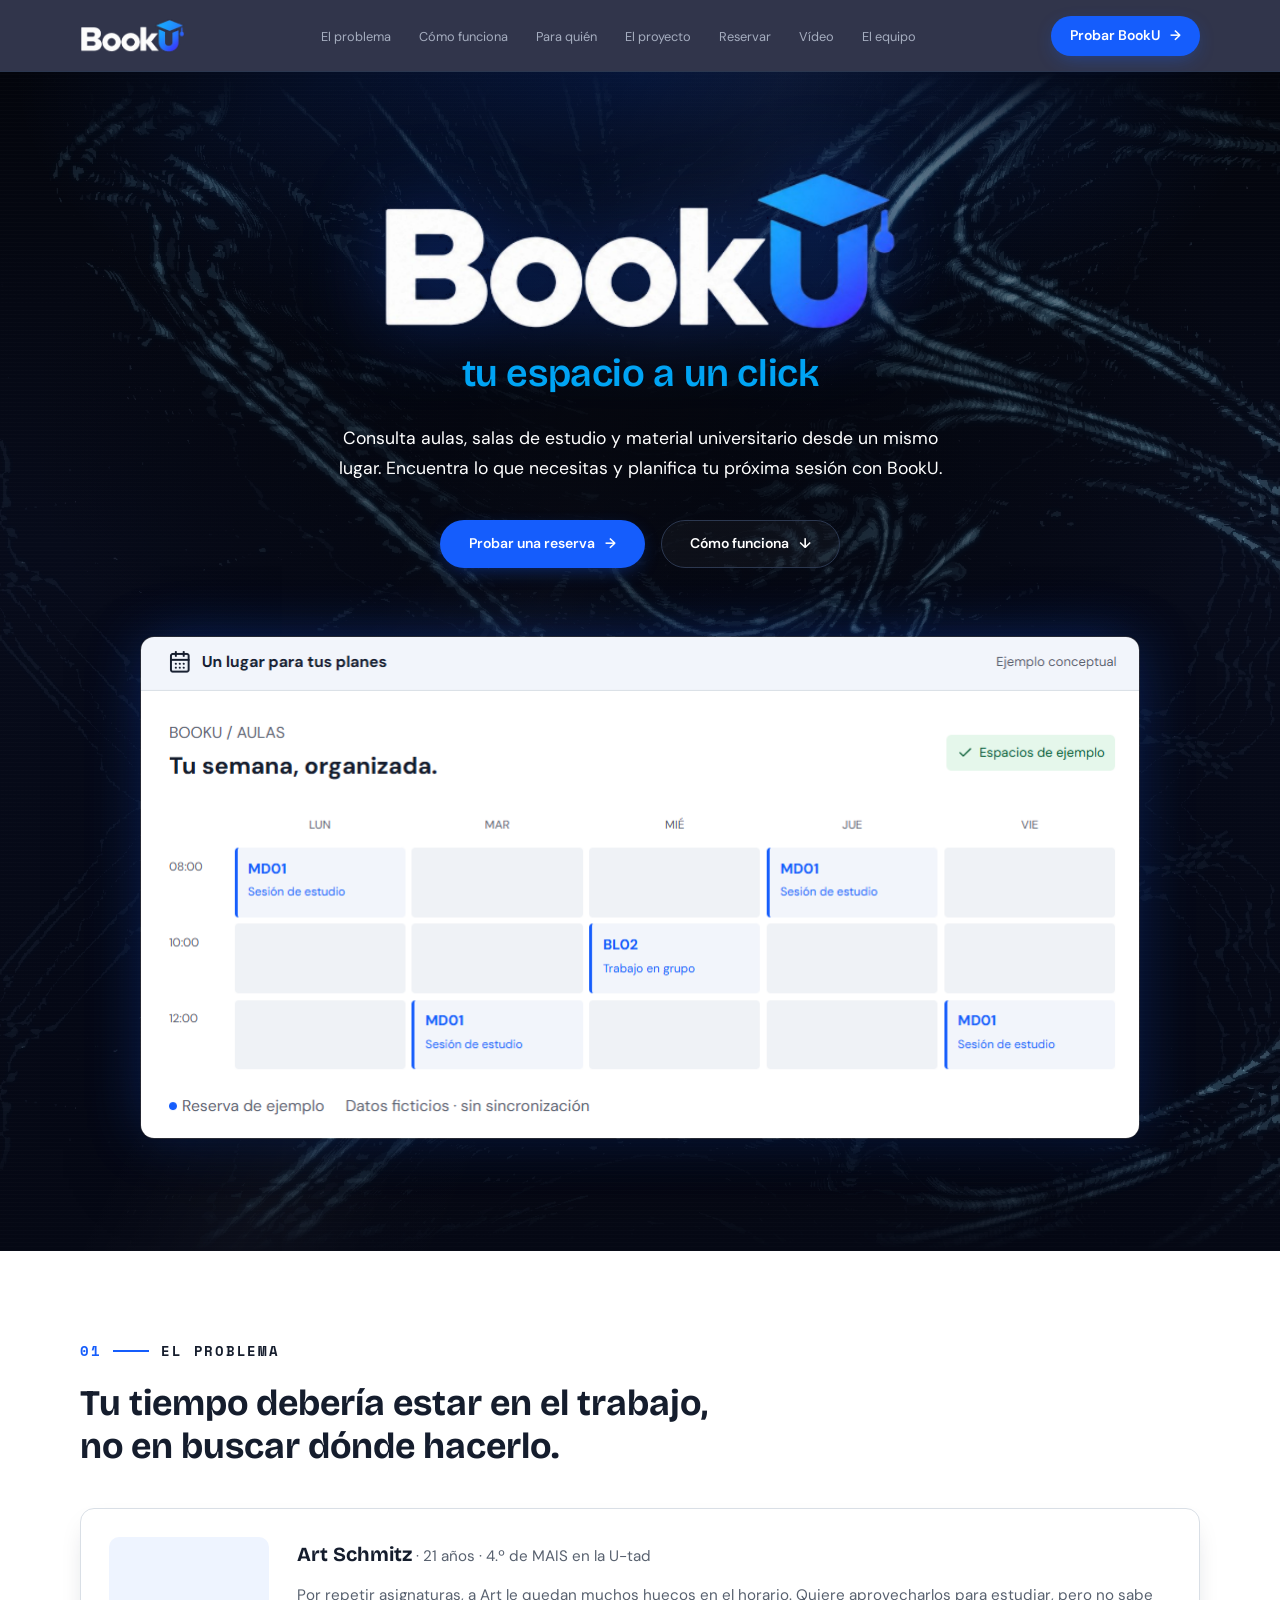
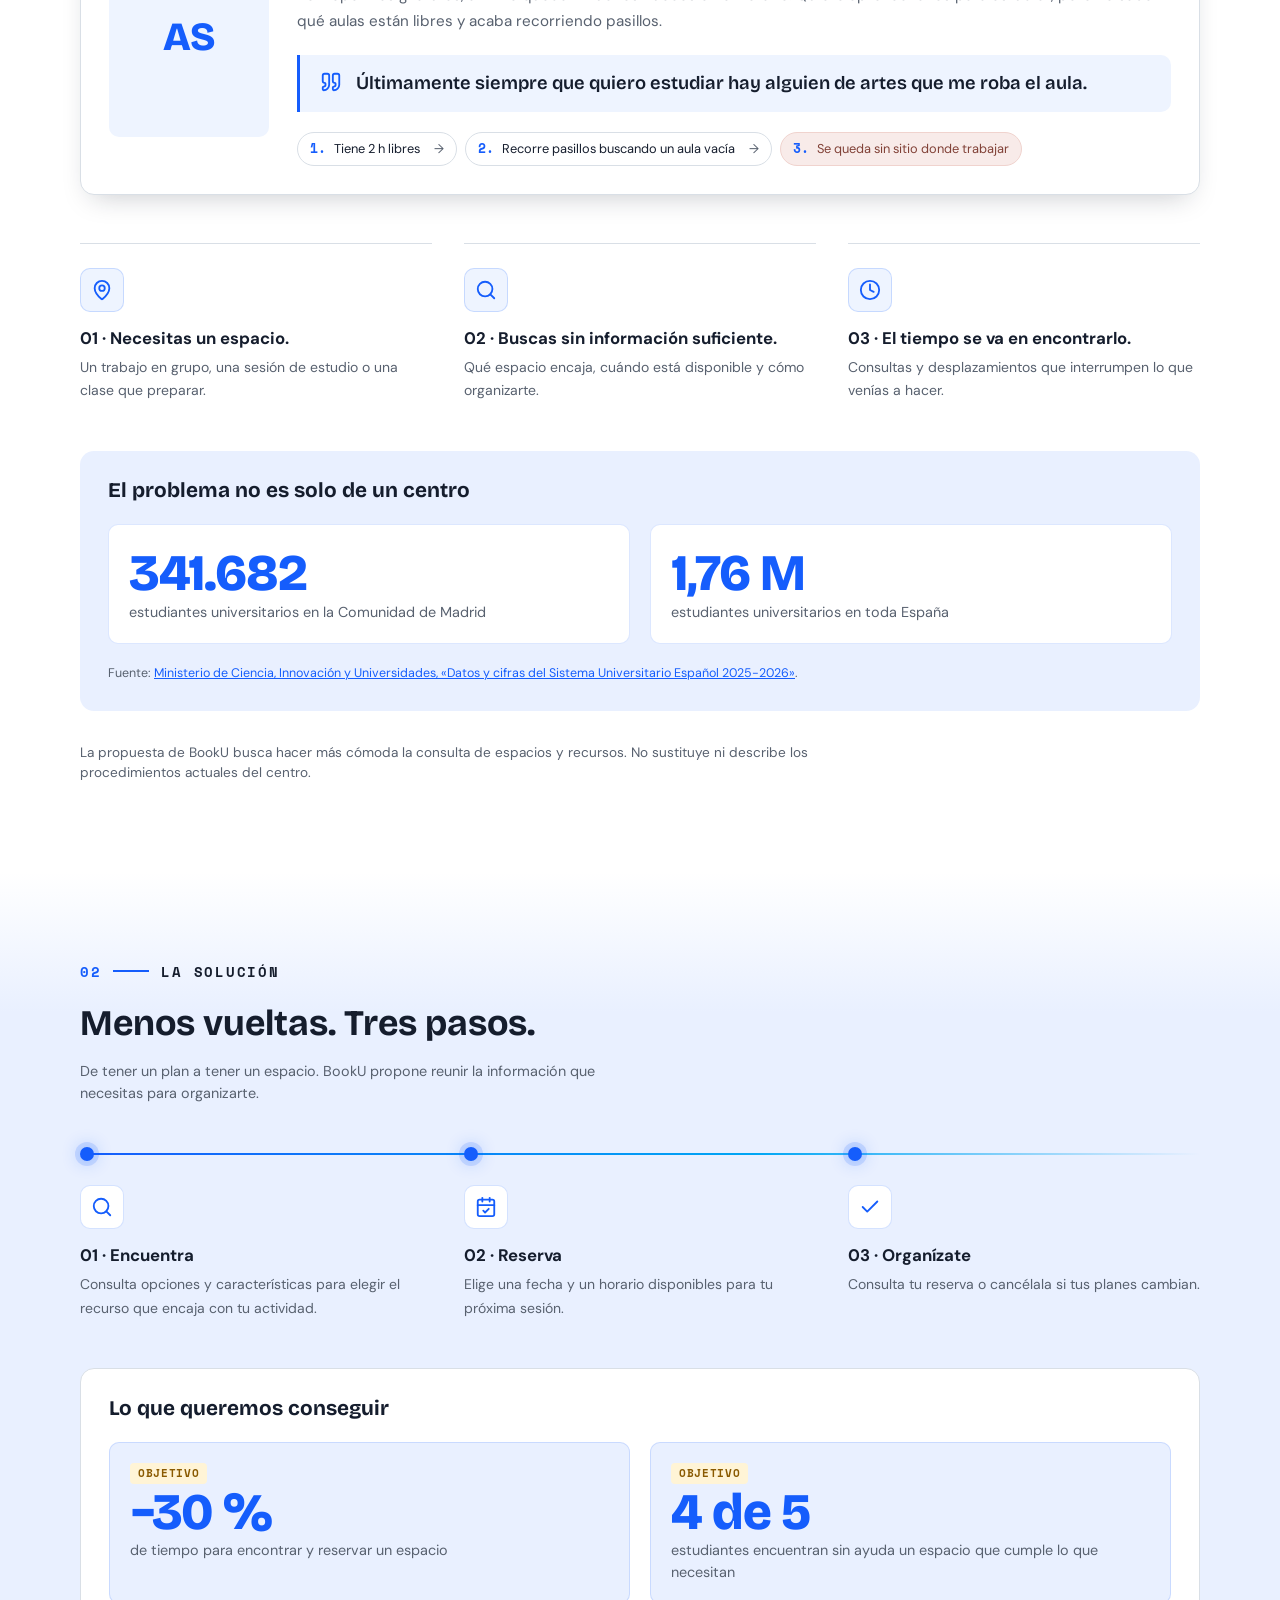
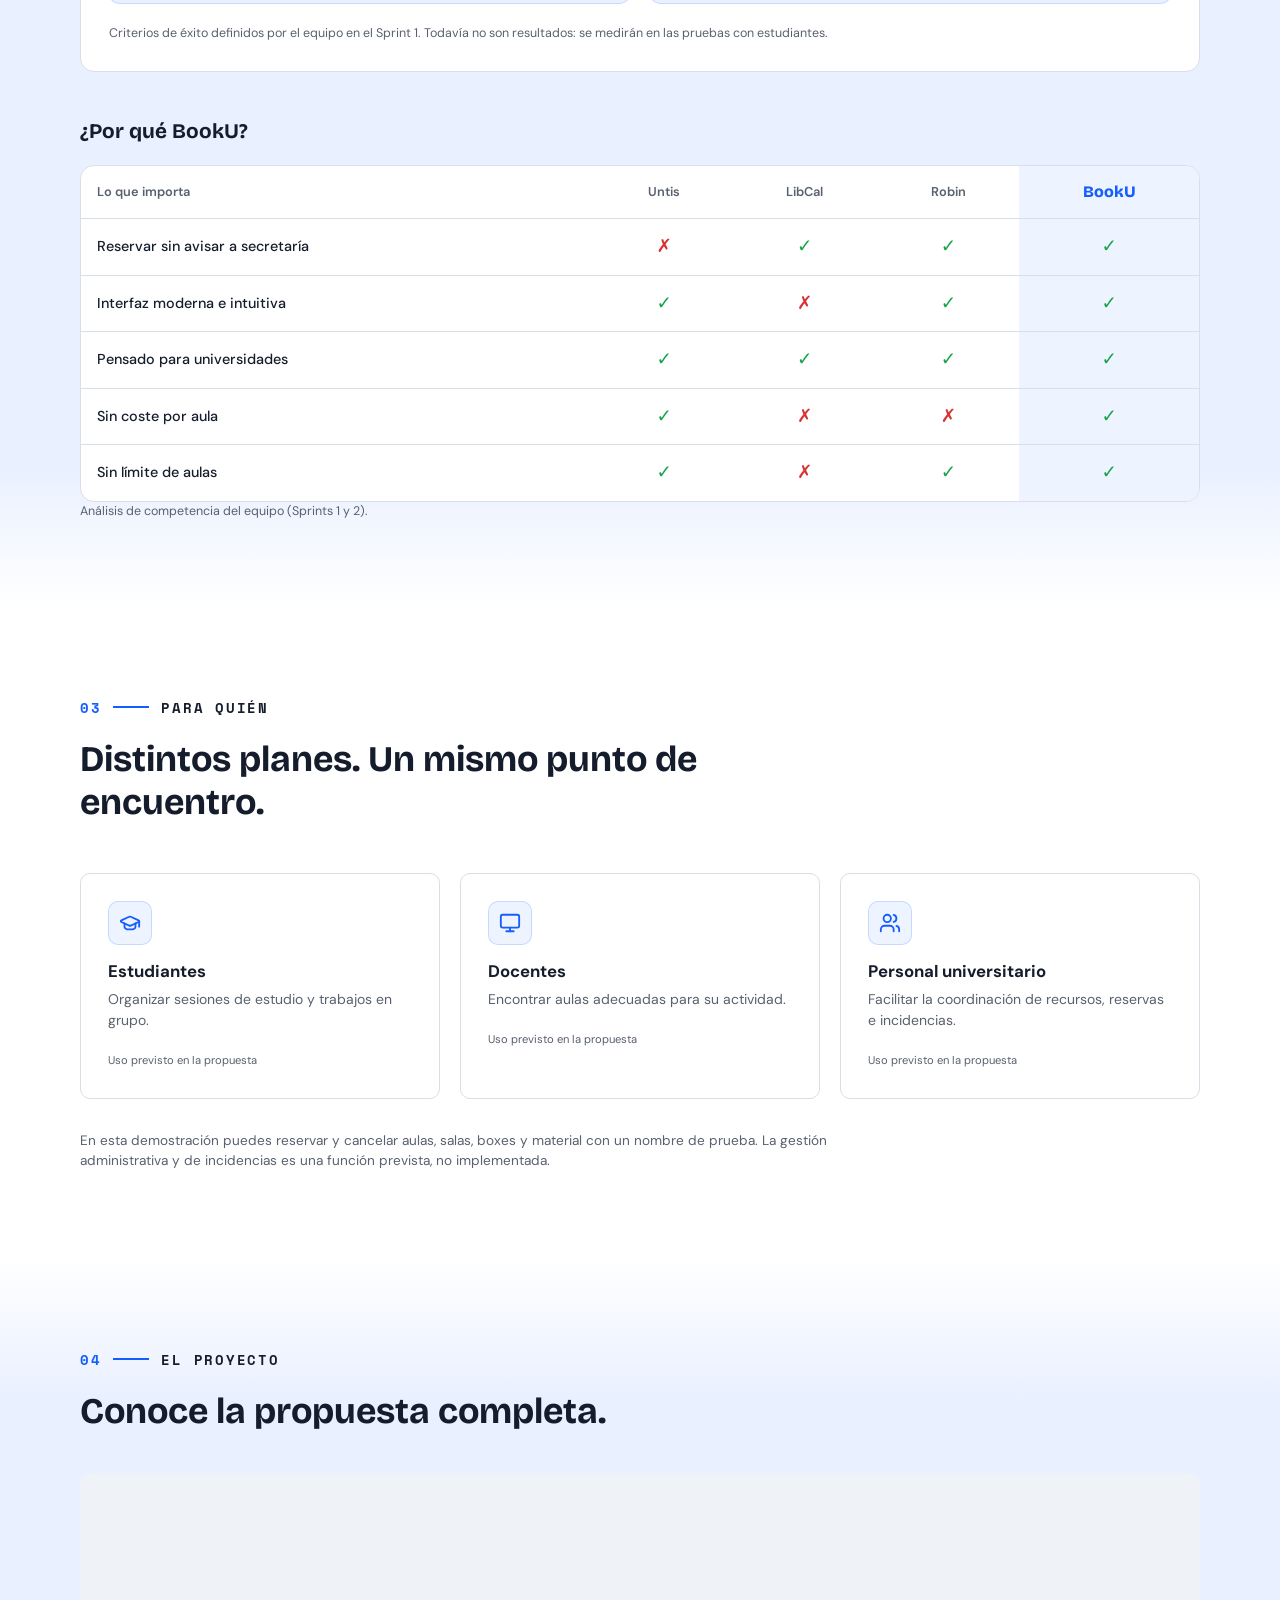
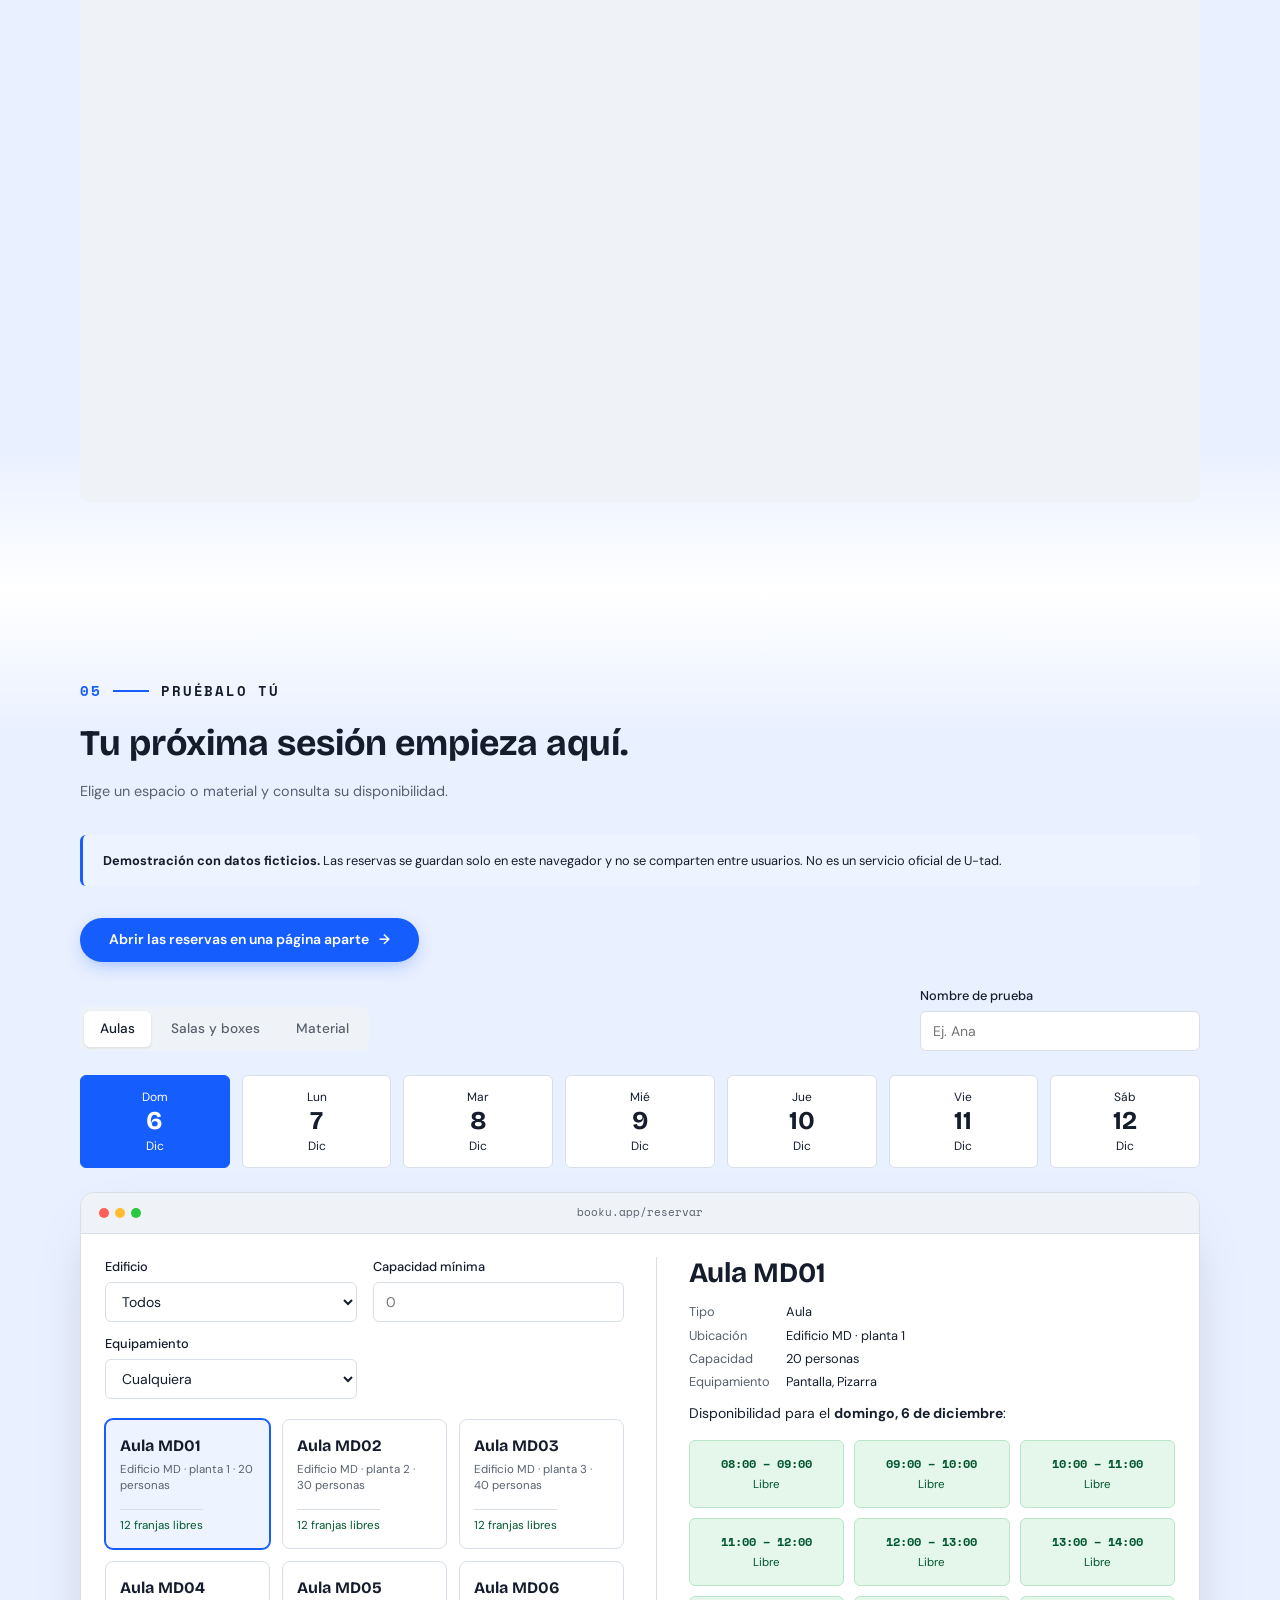
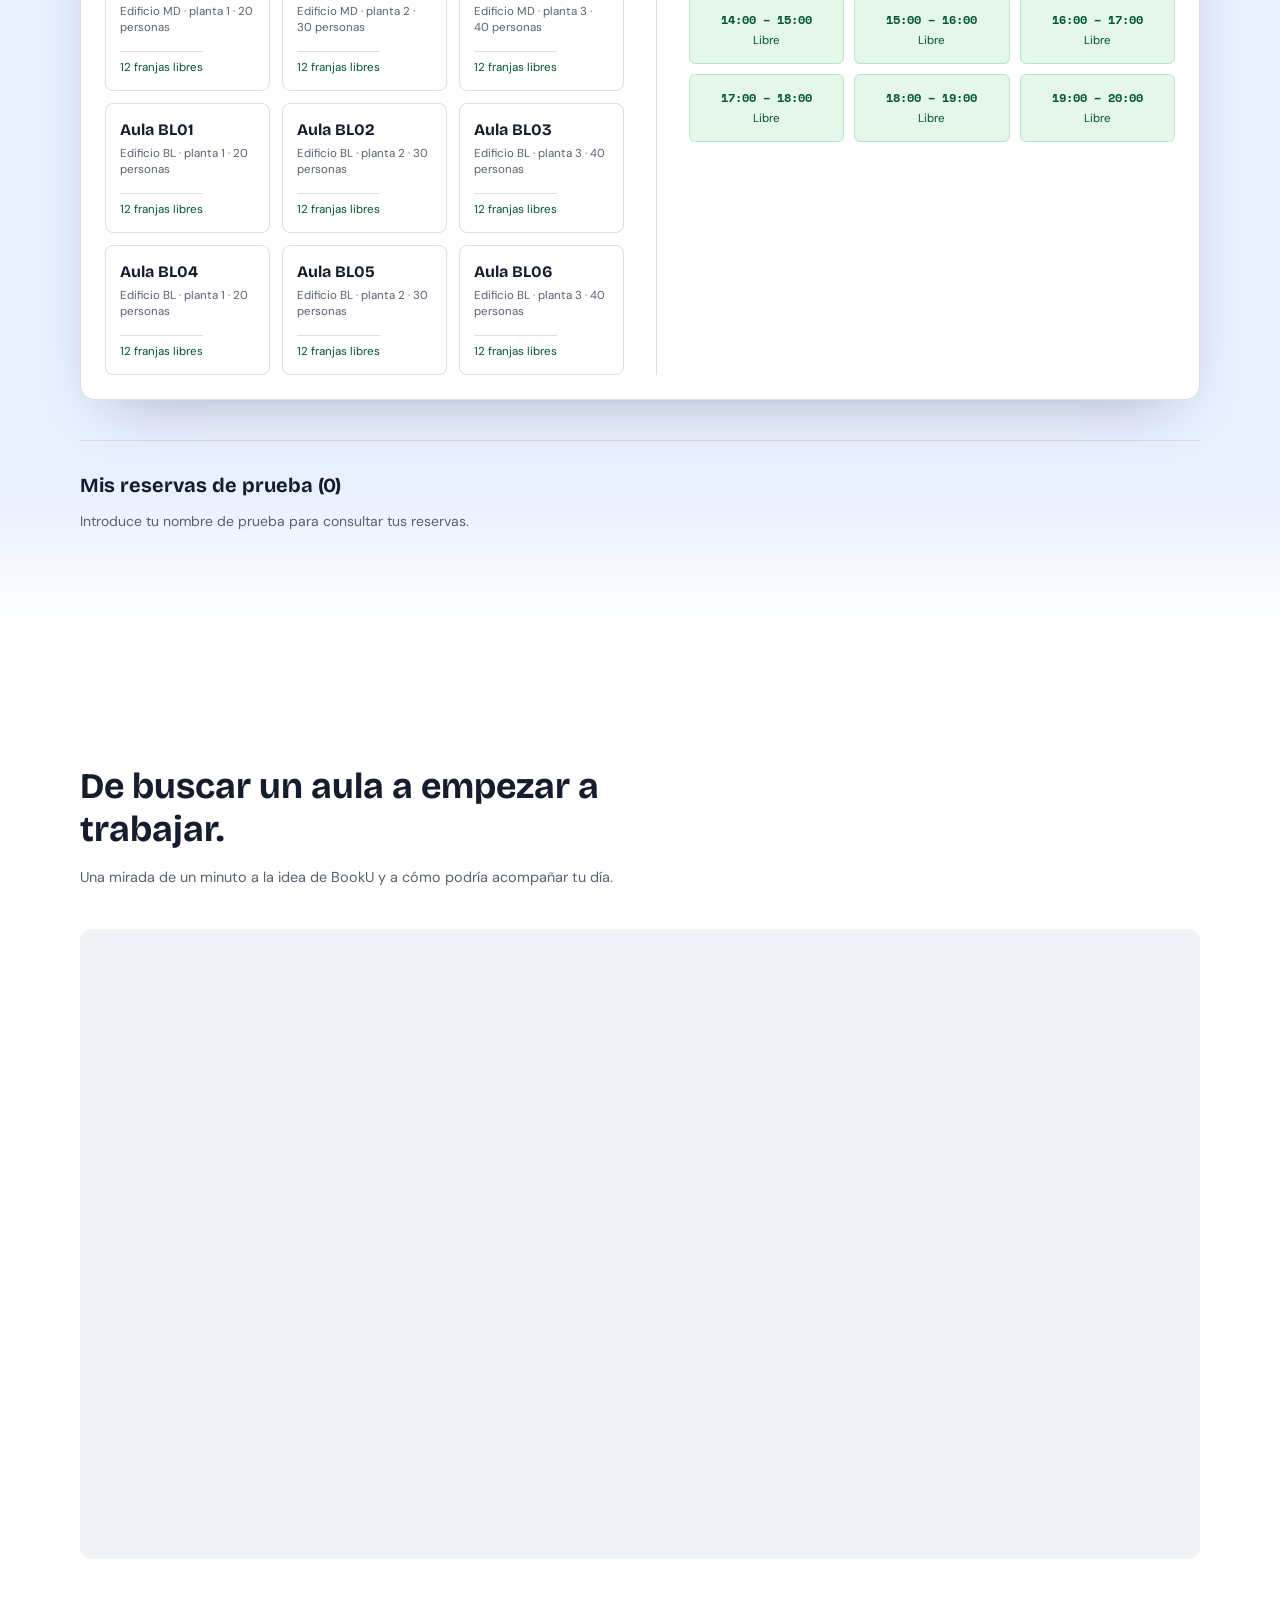
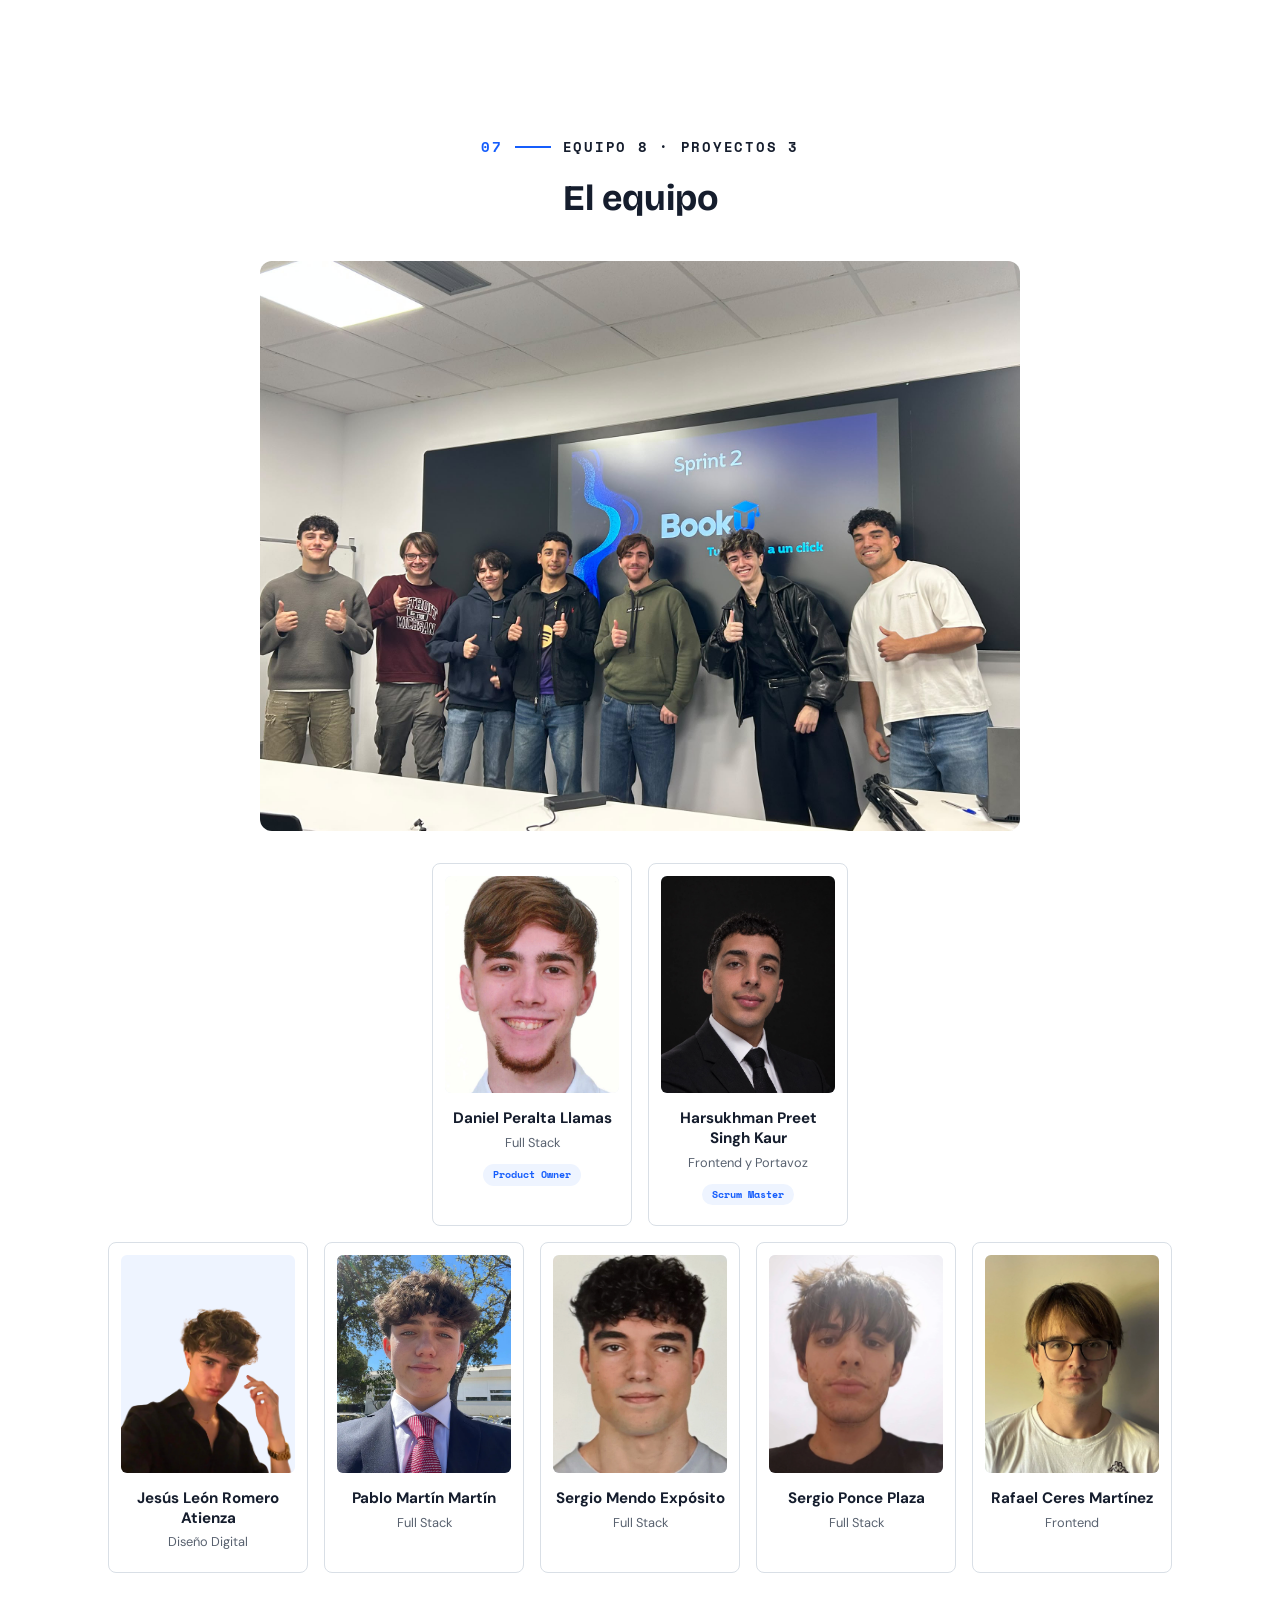
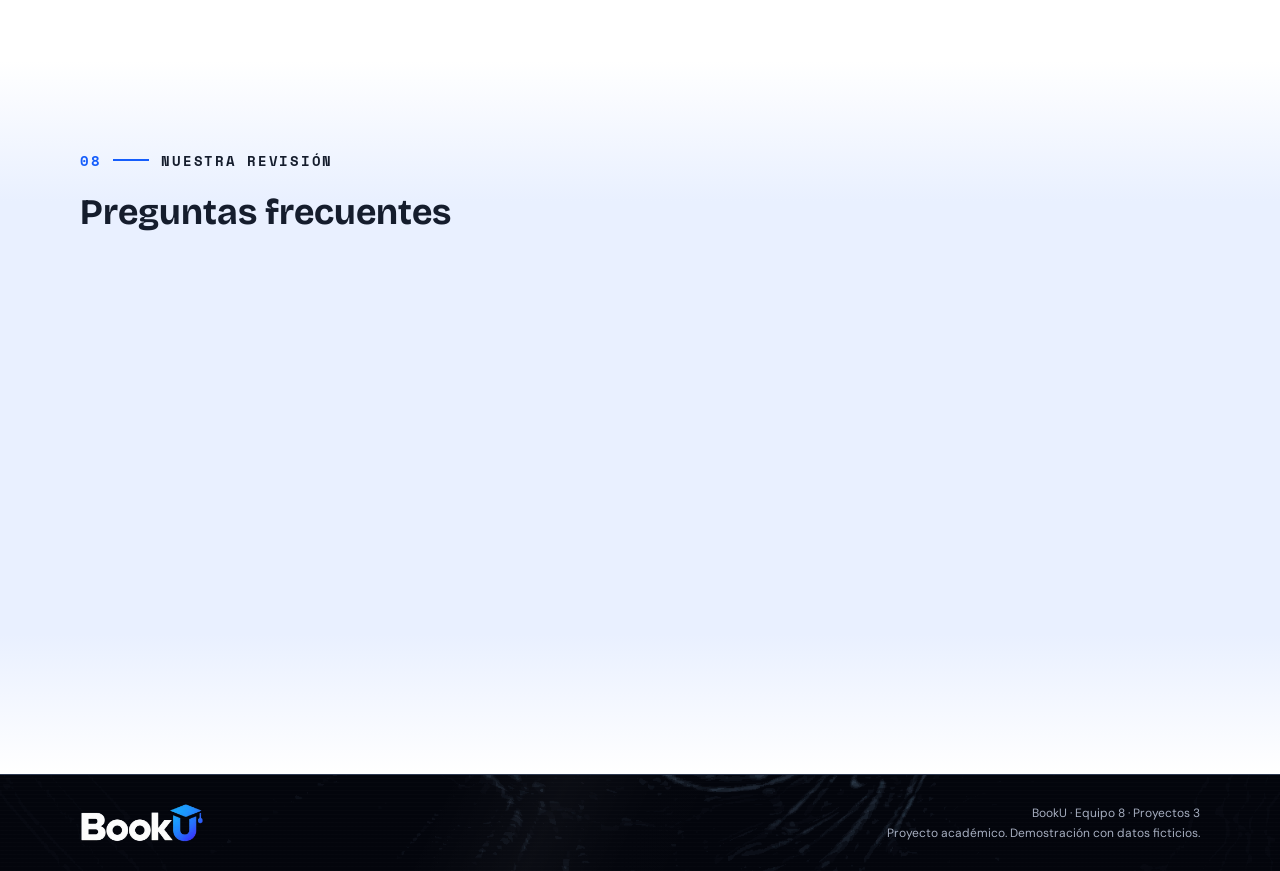
==== commit 77a0baef: "Página aparte de reservas, enlaces entre páginas y pop-up al pulsar una hora pasada" ====
--- a/index.html
+++ b/index.html
@@ -290,6 +290,7 @@
       <h2>Tu próxima sesión empieza aquí.</h2>
       <p class="intro">Elige un espacio o material y consulta su disponibilidad.</p>
       <p class="aviso"><strong>Demostración con datos ficticios.</strong> Las reservas se guardan solo en este navegador y no se comparten entre usuarios. No es un servicio oficial de U-tad.</p>
+      <p class="enlace-pagina"><a href="reservas.html" class="boton boton--primario">Abrir las reservas en una página aparte</a></p>
 
       <div class="reserva-controles">
         <div id="tabs-categorias" role="group" aria-label="Categoría de reserva"></div>
@@ -315,6 +316,16 @@
       </div>
 
       <div id="mis-reservas" class="mis-reservas"></div>
+
+      <!-- Pop-up de confirmación y de reserva hecha (lo rellena reservas.js) -->
+      <dialog id="popup" class="popup" aria-labelledby="popup-titulo">
+        <h3 id="popup-titulo"></h3>
+        <p id="popup-texto"></p>
+        <div class="popup-botones">
+          <button type="button" id="popup-cancelar" class="popup-boton popup-boton--secundario">Cancelar</button>
+          <button type="button" id="popup-aceptar" class="popup-boton popup-boton--primario">Aceptar</button>
+        </div>
+      </dialog>
     </section>
 
     <section id="video">
--- a/css/styles.css
+++ b/css/styles.css
@@ -1283,6 +1283,12 @@
   background-color: var(--color-fondo-gris);
 }
 
+/* Se puede pulsar (sale un aviso), pero no reservar. Lleva #reservar
+   para ganar a "#reservar button { cursor: pointer; }". */
+#reservar .franja.pasada {
+  cursor: not-allowed;
+}
+
 .franja.mia {
   color: #ffffff;
   background-color: var(--color-primario);
@@ -1340,6 +1346,93 @@
 
 .mis-reservas li button:hover {
   background-color: var(--color-ocupada);
+}
+
+/* Pop-up de confirmar reserva y de reserva hecha. Es un <dialog>:
+   el navegador lo centra y oscurece el fondo con ::backdrop. */
+.popup {
+  width: min(420px, calc(100% - 32px));
+  padding: 28px;
+  border: 1px solid var(--color-borde);
+  border-radius: 20px;
+  color: var(--color-texto);
+  background-color: var(--color-fondo);
+  box-shadow: var(--sombra-tarjeta);
+}
+
+.popup[open] {
+  animation: popup-entrada 200ms ease;
+}
+
+.popup::backdrop {
+  background-color: rgba(4, 9, 36, 0.55);
+}
+
+.popup h3 {
+  margin: 0 0 12px;
+  font-family: var(--fuente-titulos);
+  font-size: 1.35rem;
+}
+
+.popup p {
+  margin: 0 0 24px;
+  color: var(--color-texto-secundario);
+  line-height: 1.5;
+  white-space: pre-line; /* Respeta los saltos de línea del texto. */
+}
+
+.popup-botones {
+  display: flex;
+  justify-content: flex-end;
+  gap: 12px;
+}
+
+.popup-boton {
+  min-height: 44px;
+  padding: 0 24px;
+  border: 1px solid transparent;
+  border-radius: 999px;
+  font: inherit;
+  font-size: 0.875rem;
+  font-weight: 600;
+  cursor: pointer;
+  transition: background-color 150ms ease, border-color 150ms ease;
+}
+
+.popup-boton--primario {
+  color: #ffffff;
+  background-color: var(--color-primario);
+  box-shadow: 0 6px 20px -6px var(--color-brillo);
+}
+
+.popup-boton--primario:hover {
+  background-color: var(--color-primario-hover);
+}
+
+.popup-boton--secundario {
+  color: var(--color-texto);
+  border-color: var(--color-borde);
+  background-color: var(--color-fondo);
+}
+
+.popup-boton--secundario:hover {
+  background-color: var(--color-fondo-gris);
+}
+
+.popup-boton[hidden] {
+  display: none;
+}
+
+@keyframes popup-entrada {
+  from {
+    opacity: 0;
+    transform: translateY(12px) scale(0.97);
+  }
+
+  to {
+    opacity: 1;
+    transform: none;
+  }
 }
 
 /* ==================================================
@@ -1765,3 +1858,8 @@
     text-align: center;
   }
 }
+
+/* Enlace entre index.html y reservas.html */
+.enlace-pagina {
+  margin: 0 0 24px;
+}
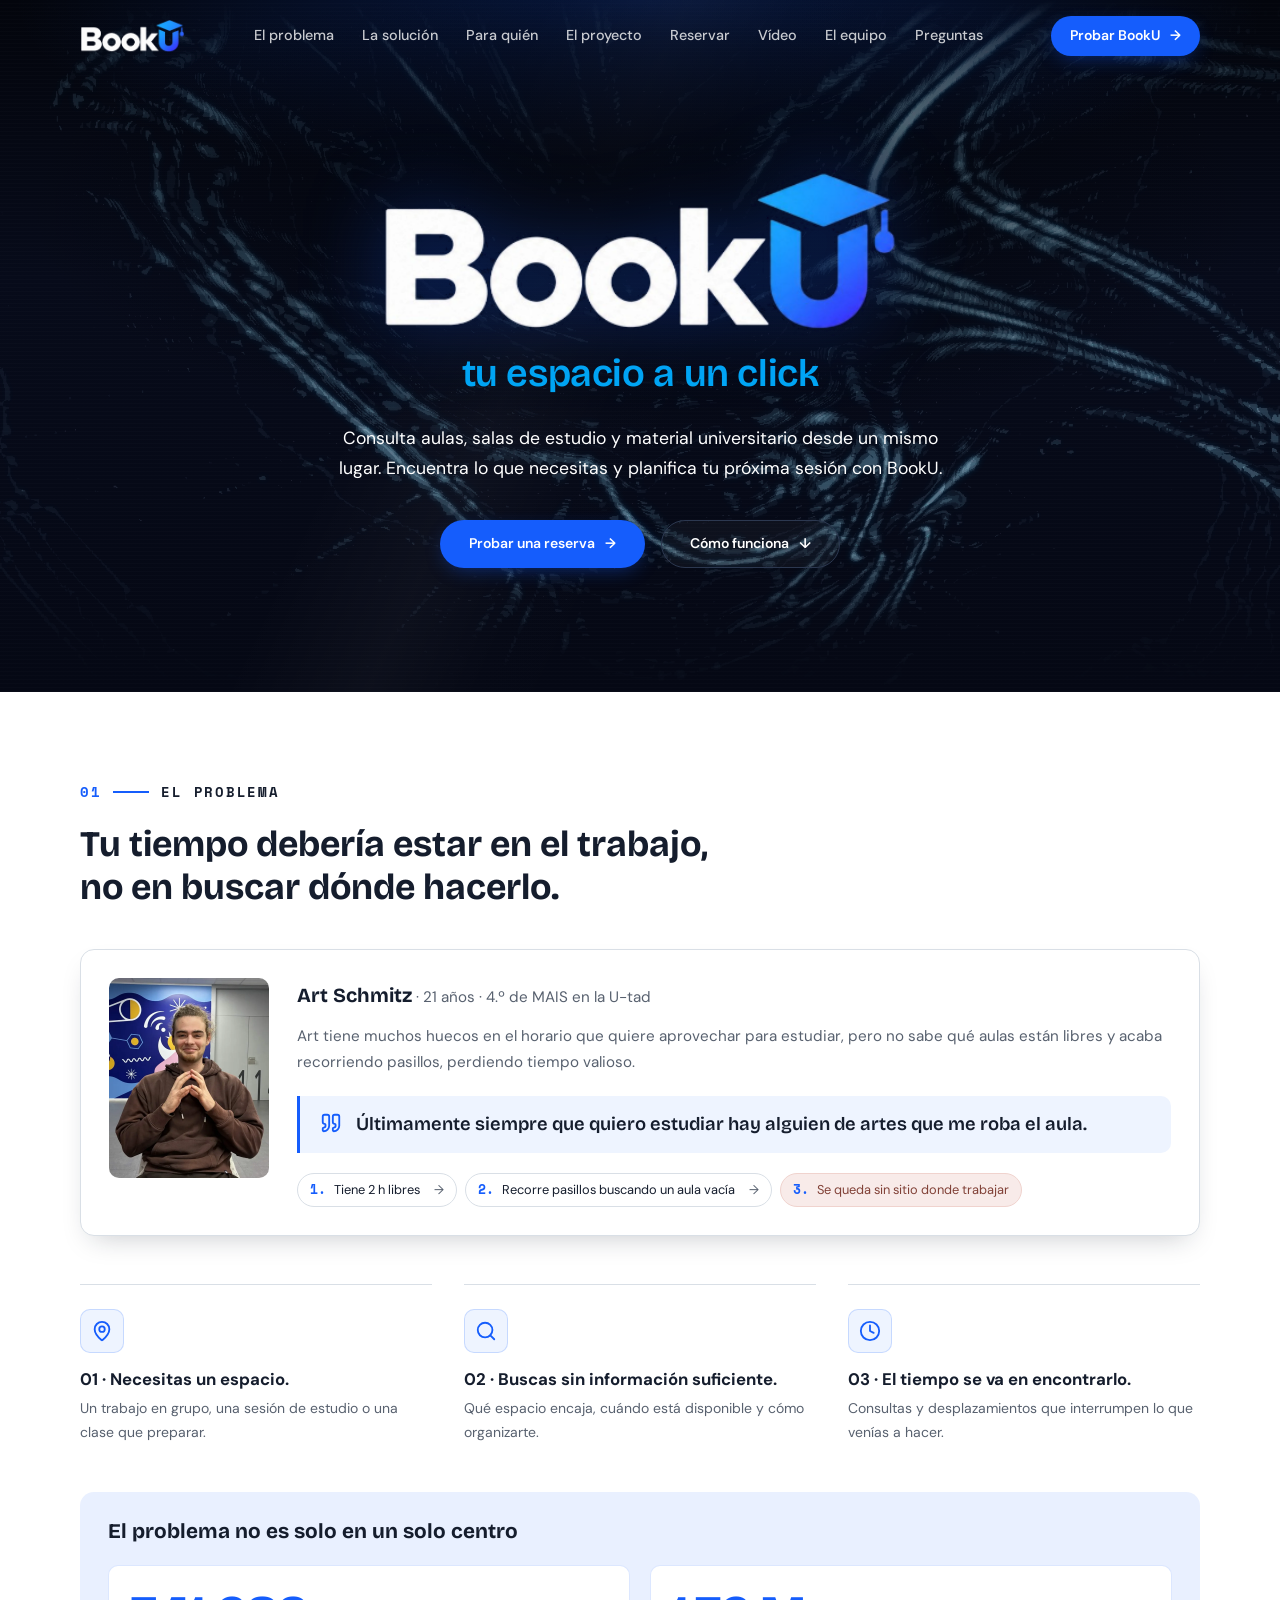
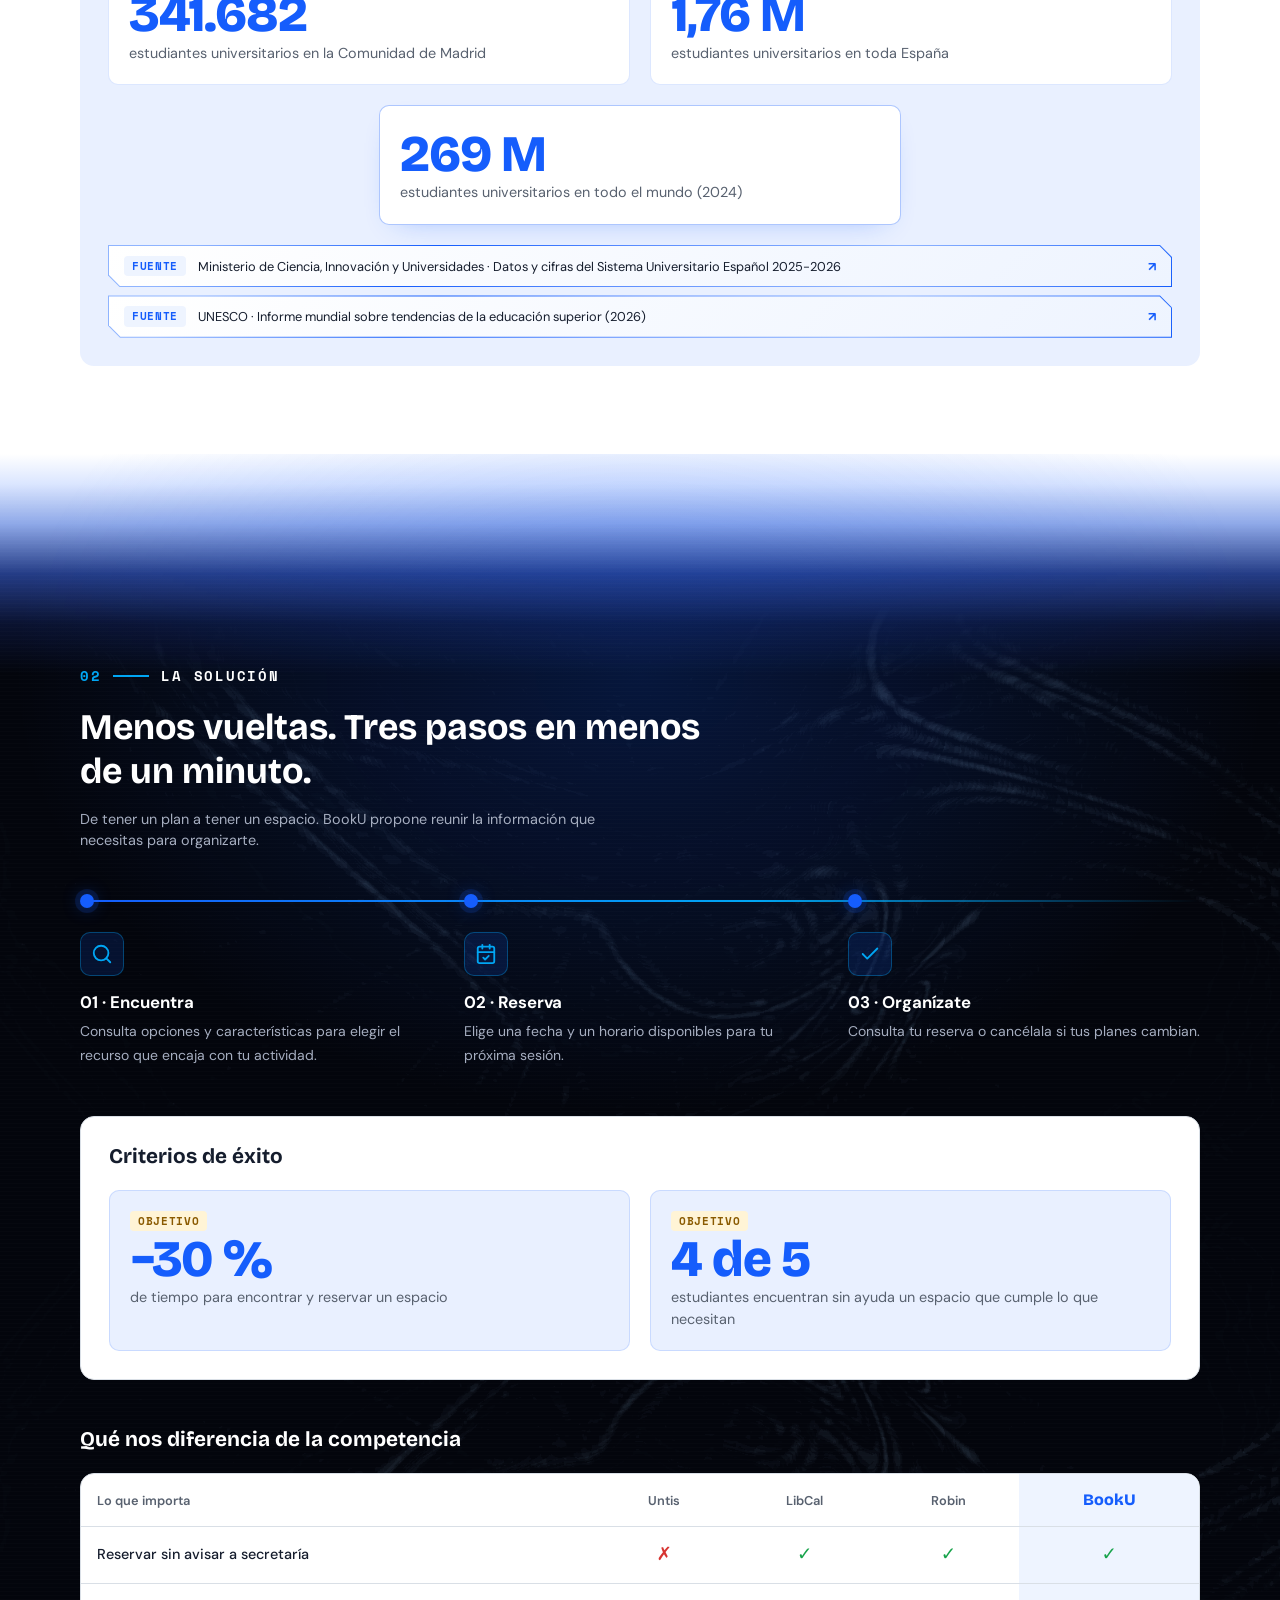
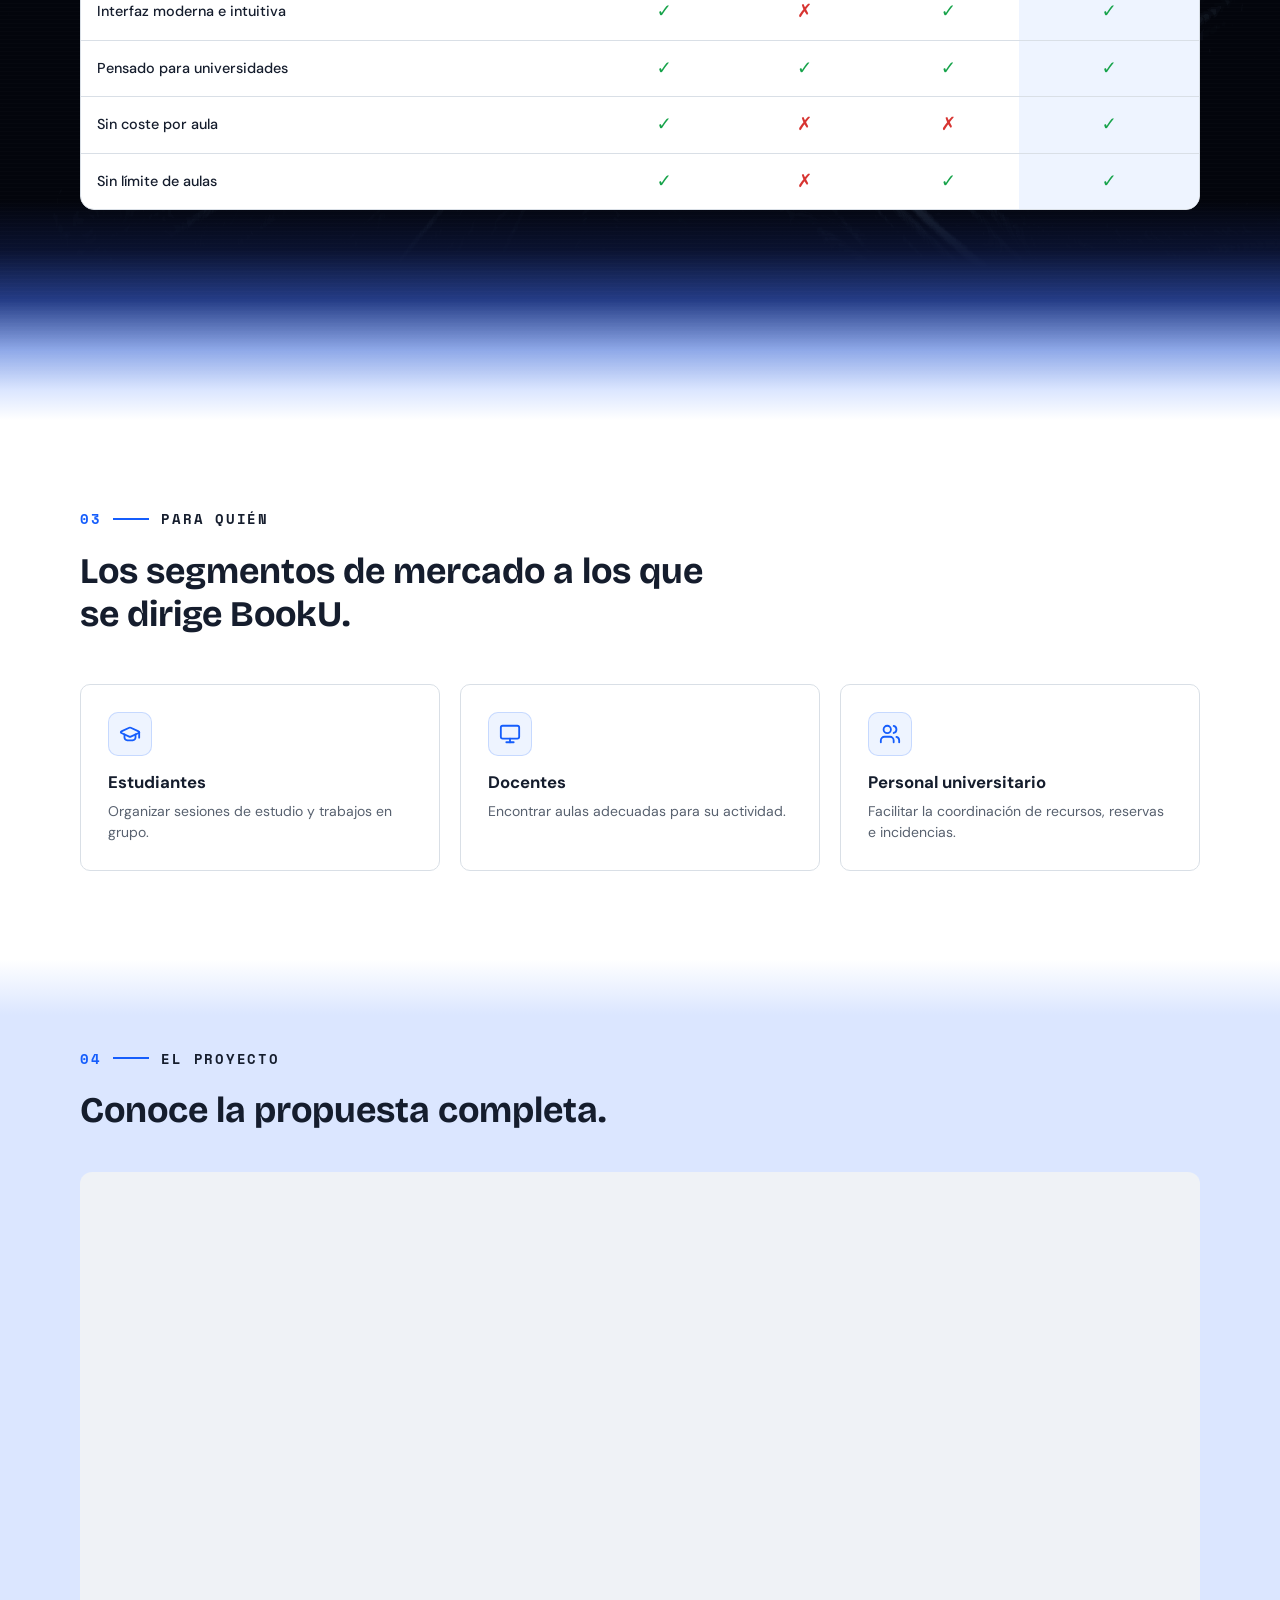
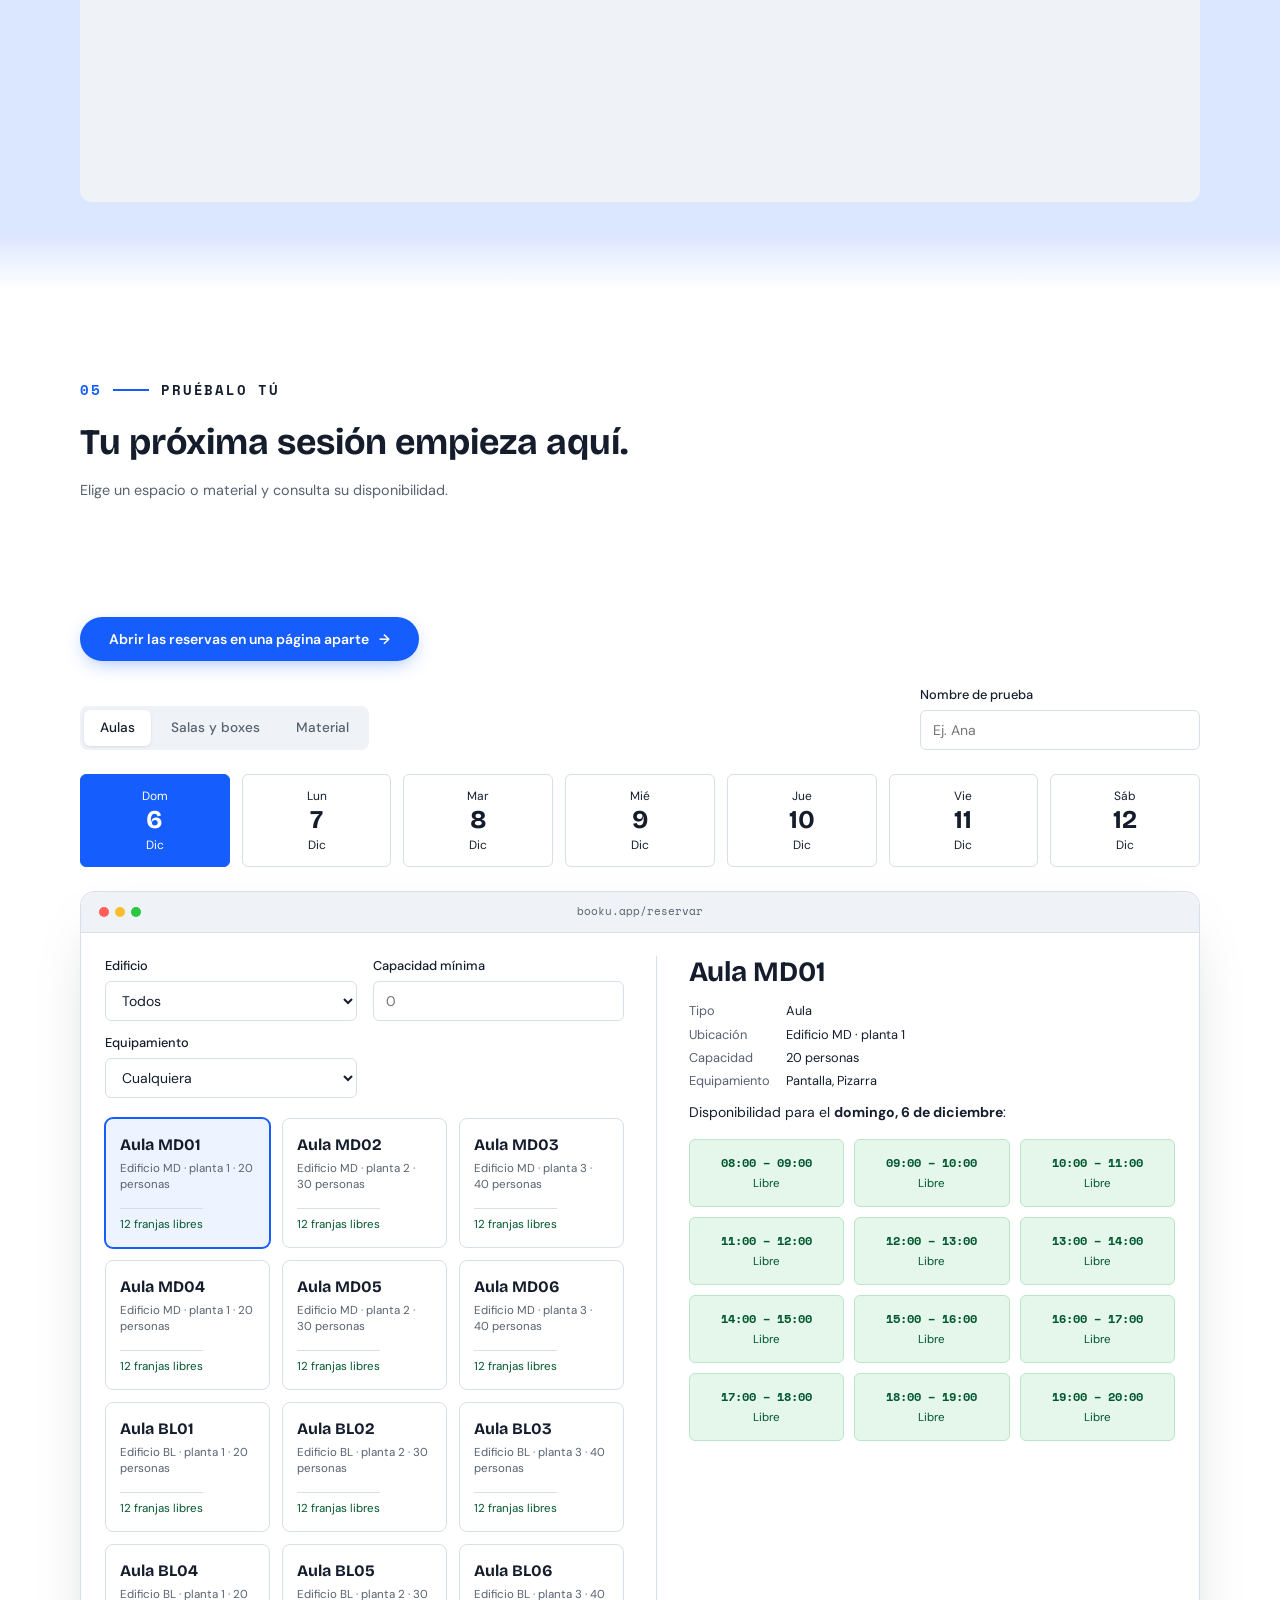
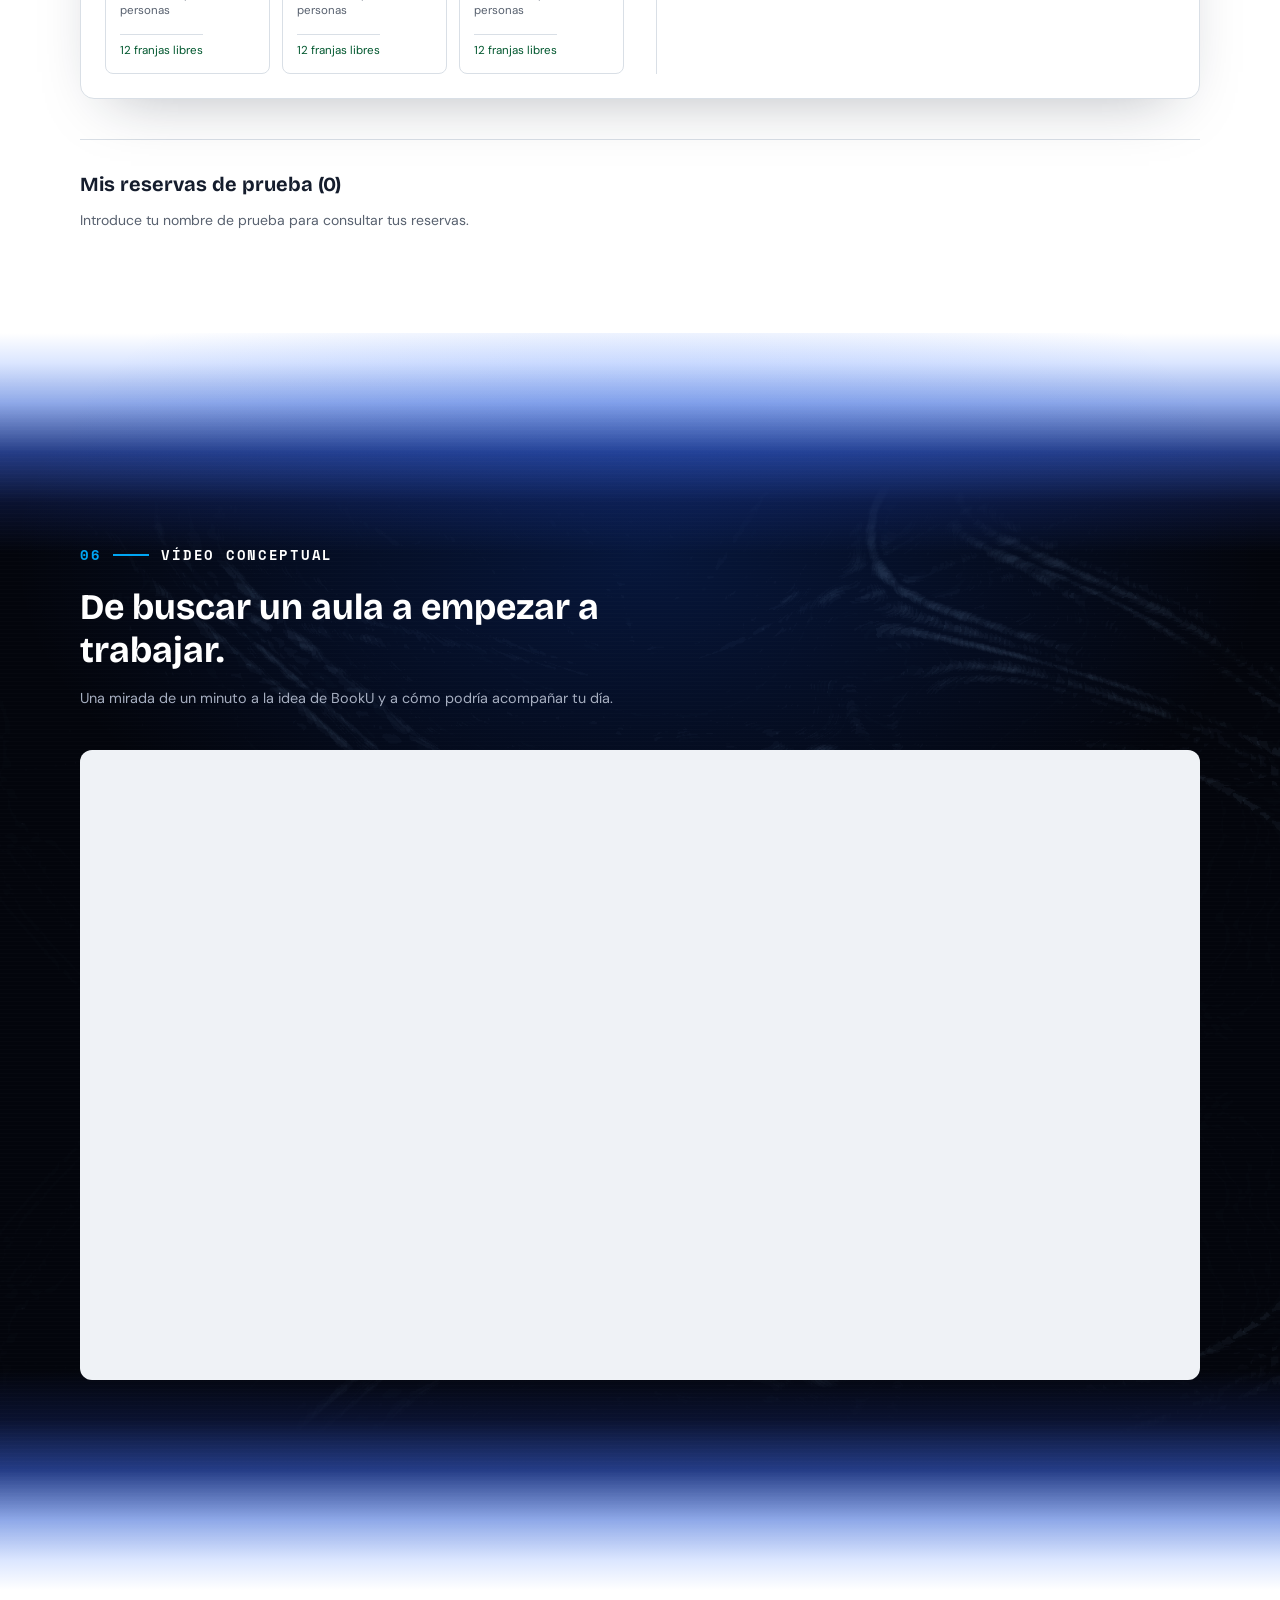
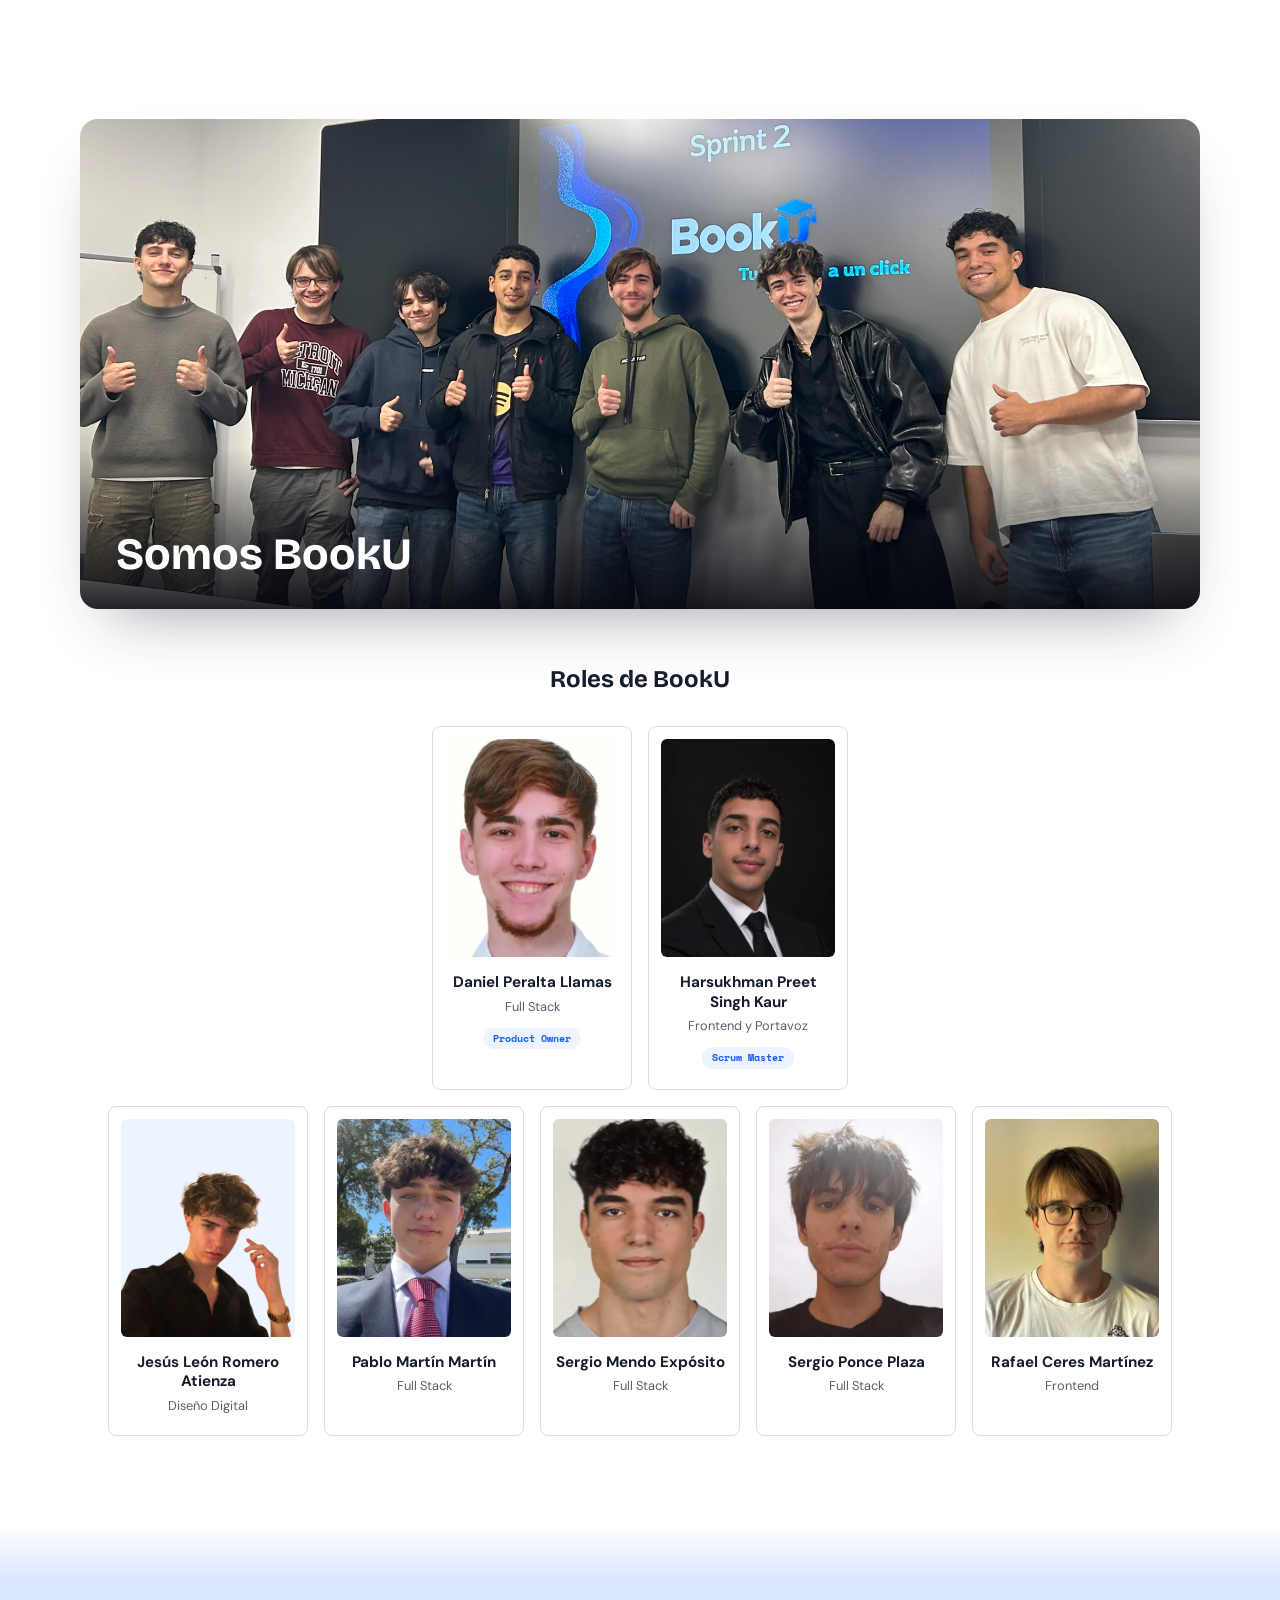
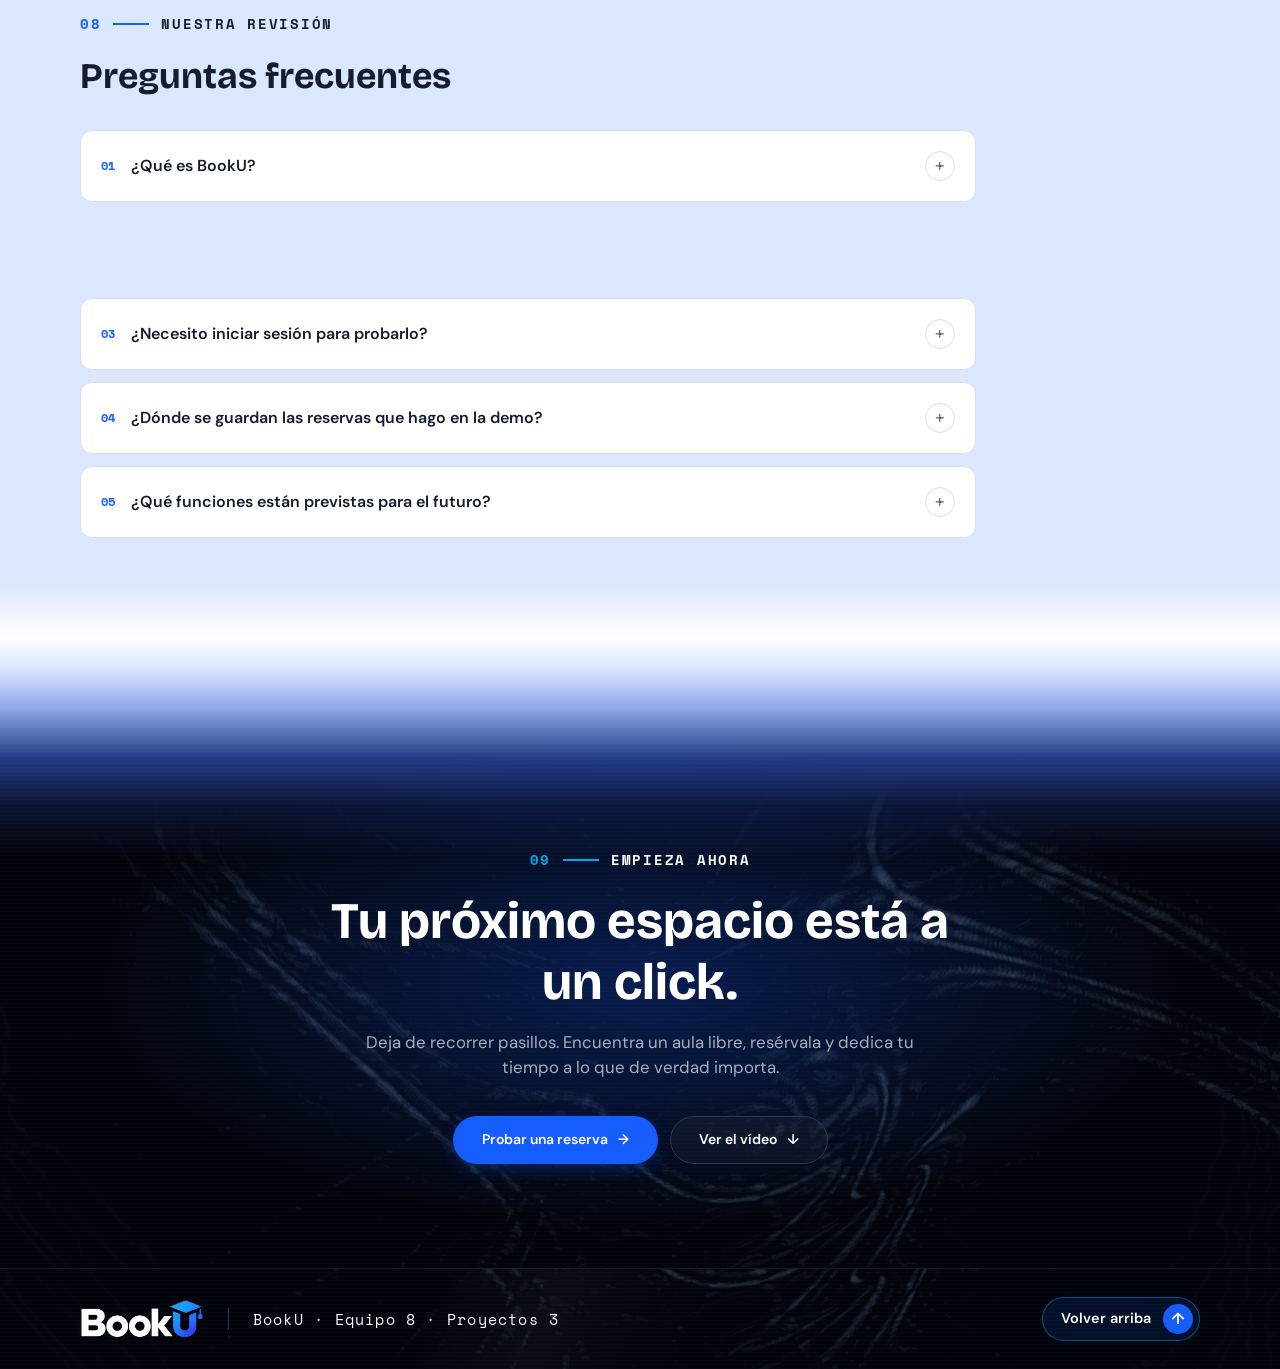
==== commit 5bf2a491: "Rediseño del Sprint 3 Nav transparente con sección activa, ritmo de fondos con obsidiana, foto de Ar" ====
--- a/index.html
+++ b/index.html
@@ -4,12 +4,18 @@
   <meta charset="UTF-8">
   <meta name="viewport" content="width=device-width, initial-scale=1.0">
   <title>BookU — Tu espacio a un click</title>
+  <meta name="description" content="BookU: consulta y reserva aulas, salas de estudio y material universitario desde un mismo lugar.">
+  <!-- Vista previa al compartir el enlace (WhatsApp, Teams, redes) -->
+  <meta property="og:title" content="BookU — Tu espacio a un click">
+  <meta property="og:description" content="Consulta y reserva aulas, salas de estudio y material universitario desde un mismo lugar.">
+  <meta property="og:type" content="website">
   <link rel="icon" type="image/png" href="img/favicon.png">
   <link rel="apple-touch-icon" href="img/favicon.png">
   <link rel="stylesheet" href="css/styles.css">
   <script src="js/datos.js" defer></script>
   <script src="js/reservas.js" defer></script>
   <script src="js/animaciones.js" defer></script>
+  <script src="js/cabecera.js" defer></script>
 </head>
 <body>
 
@@ -69,12 +75,13 @@
     <nav class="menu">
       <ul>
         <li><a href="#problema">El problema</a></li>
-        <li><a href="#como-funciona">Cómo funciona</a></li>
+        <li><a href="#como-funciona">La solución</a></li>
         <li><a href="#para-quien">Para quién</a></li>
         <li><a href="#proyecto">El proyecto</a></li>
         <li><a href="#reservar">Reservar</a></li>
         <li><a href="#video">Vídeo</a></li>
         <li><a href="#equipo">El equipo</a></li>
+        <li><a href="#faq">Preguntas</a></li>
       </ul>
     </nav>
     <a href="#reservar" class="boton boton--primario">Probar BookU</a>
@@ -89,22 +96,21 @@
       </h1>
       <p class="portada-texto">Consulta aulas, salas de estudio y material universitario desde un mismo lugar. Encuentra lo que necesitas y planifica tu próxima sesión con BookU.</p>
       <a href="#reservar" class="boton boton--primario">Probar una reserva</a>
-      <a href="#como-funciona" class="boton boton--secundario">Cómo funciona</a>
-      <img src="img/calendario-ejemplo.png" class="portada-maqueta" width="1000" height="502"
-        alt="Ejemplo conceptual de BookU: calendario semanal con reservas de aulas de lunes a viernes">
+      <a href="#problema" class="boton boton--secundario">Cómo funciona</a>
     </section>
 
     <section id="problema">
       <p class="etiqueta">EL PROBLEMA</p>
       <h2>Tu tiempo debería estar en el trabajo, no en buscar dónde hacerlo.</h2>
 
-      <!-- Usuario real del Sprint 2 (con su permiso). Cuando llegue su foto,
-           se sustituye el div .persona-foto por un <img>. -->
+      <!-- Usuario real del Sprint 2 (foto publicada con su permiso) -->
       <article class="persona">
-        <div class="persona-foto" aria-hidden="true">AS</div>
+        <img src="img/art-schmitz.webp" class="persona-foto" width="640" height="800" loading="lazy"
+          alt="Art Schmitz, sonriendo, sentado en una sala de la U-tad">
+
         <div class="persona-texto">
           <p class="persona-nombre"><strong>Art Schmitz</strong> · 21 años · 4.º de MAIS en la U-tad</p>
-          <p>Por repetir asignaturas, a Art le quedan muchos huecos en el horario. Quiere aprovecharlos para estudiar, pero no sabe qué aulas están libres y acaba recorriendo pasillos.</p>
+          <p>Art tiene muchos huecos en el horario que quiere aprovechar para estudiar, pero no sabe qué aulas están libres y acaba recorriendo pasillos, perdiendo tiempo valioso.</p>
           <blockquote class="persona-cita">
             <svg aria-hidden="true" focusable="false"><use href="#cita"></use></svg>
             <p>Últimamente siempre que quiero estudiar hay alguien de artes que me roba el aula.</p>
@@ -137,7 +143,7 @@
 
       <!-- Cifras con fuente, como pidió el profesor en el Sprint 2 -->
       <div class="cifras">
-        <h3 class="cifras-titulo">El problema no es solo de un centro</h3>
+        <h3 class="cifras-titulo">El problema no es solo en un solo centro</h3>
         <div class="cifra">
           <p class="cifra-numero">341.682</p>
           <p class="cifra-texto">estudiantes universitarios en la Comunidad de Madrid</p>
@@ -146,15 +152,30 @@
           <p class="cifra-numero">1,76 M</p>
           <p class="cifra-texto">estudiantes universitarios en toda España</p>
         </div>
-        <p class="cifras-fuente">Fuente: <a href="https://www.ciencia.gob.es/InfoGeneralPortal/detalle-publicacion/siiu/Datos-y-cifras-del-Sistema-Universitario-Espanol-2025-2026.html" target="_blank" rel="noopener">Ministerio de Ciencia, Innovación y Universidades, «Datos y cifras del Sistema Universitario Español 2025-2026»</a>.</p>
-      </div>
-
-      <p class="nota">La propuesta de BookU busca hacer más cómoda la consulta de espacios y recursos. No sustituye ni describe los procedimientos actuales del centro.</p>
+        <div class="cifra cifra--destacada">
+          <p class="cifra-numero">269 M</p>
+          <p class="cifra-texto">estudiantes universitarios en todo el mundo (2024)</p>
+        </div>
+        <ul class="fuentes" aria-label="Fuentes de las cifras">
+          <li>
+            <a href="https://www.ciencia.gob.es/InfoGeneralPortal/detalle-publicacion/siiu/Datos-y-cifras-del-Sistema-Universitario-Espanol-2025-2026.html" target="_blank" rel="noopener">
+              <span class="fuente-etiqueta">Fuente</span>
+              <span>Ministerio de Ciencia, Innovación y Universidades · Datos y cifras del Sistema Universitario Español 2025-2026</span>
+            </a>
+          </li>
+          <li>
+            <a href="https://www.exteriores.gob.es/RepresentacionesPermanentes/unesco/es/Comunicacion/Noticias/Paginas/Articulos/El-n%C3%BAmero-de-estudiantes-en-ense%C3%B1anza-superior-crece-m%C3%A1s-del-doble-en-20-a%C3%B1os,-pero-persisten-las-desigualdades.aspx" target="_blank" rel="noopener">
+              <span class="fuente-etiqueta">Fuente</span>
+              <span>UNESCO · Informe mundial sobre tendencias de la educación superior (2026)</span>
+            </a>
+          </li>
+        </ul>
+      </div>
     </section>
 
     <section id="como-funciona">
       <p class="etiqueta">LA SOLUCIÓN</p>
-      <h2>Menos vueltas. Tres pasos.</h2>
+      <h2>Menos vueltas. Tres pasos en menos de un minuto.</h2>
       <p class="intro">De tener un plan a tener un espacio. BookU propone reunir la información que necesitas para organizarte.</p>
       <ol>
         <li>
@@ -177,7 +198,7 @@
       <!-- Criterios de éxito del Sprint 1. Son objetivos, no resultados:
            no cambiar el texto hasta tener mediciones reales. -->
       <div class="cifras cifras--objetivos">
-        <h3 class="cifras-titulo">Lo que queremos conseguir</h3>
+        <h3 class="cifras-titulo">Criterios de éxito</h3>
         <div class="cifra">
           <p class="cifra-etiqueta">Objetivo</p>
           <p class="cifra-numero">−30 %</p>
@@ -188,12 +209,11 @@
           <p class="cifra-numero">4 de 5</p>
           <p class="cifra-texto">estudiantes encuentran sin ayuda un espacio que cumple lo que necesitan</p>
         </div>
-        <p class="cifras-fuente">Criterios de éxito definidos por el equipo en el Sprint 1. Todavía no son resultados: se medirán en las pruebas con estudiantes.</p>
       </div>
 
       <!-- Comparativa con la competencia (análisis del Sprint 2) -->
       <div class="competencia">
-        <h3 class="cifras-titulo">¿Por qué BookU?</h3>
+        <h3 class="cifras-titulo">Qué nos diferencia de la competencia</h3>
         <div class="tabla-contenedor">
           <table>
             <caption class="solo-lectores">Comparativa de BookU con Untis, LibCal y Robin</caption>
@@ -245,32 +265,27 @@
             </tbody>
           </table>
         </div>
-        <p class="cifras-fuente">Análisis de competencia del equipo (Sprints 1 y 2).</p>
       </div>
     </section>
 
     <section id="para-quien">
       <p class="etiqueta">PARA QUIÉN</p>
-      <h2>Distintos planes. Un mismo punto de encuentro.</h2>
+      <h2>Los segmentos de mercado a los que se dirige BookU.</h2>
       <article>
         <span class="icono" aria-hidden="true"><svg><use href="#birrete"></use></svg></span>
         <h3>Estudiantes</h3>
         <p>Organizar sesiones de estudio y trabajos en grupo.</p>
-        <small>Uso previsto en la propuesta</small>
       </article>
       <article>
         <span class="icono" aria-hidden="true"><svg><use href="#pantalla"></use></svg></span>
         <h3>Docentes</h3>
         <p>Encontrar aulas adecuadas para su actividad.</p>
-        <small>Uso previsto en la propuesta</small>
       </article>
       <article>
         <span class="icono" aria-hidden="true"><svg><use href="#personas"></use></svg></span>
         <h3>Personal universitario</h3>
         <p>Facilitar la coordinación de recursos, reservas e incidencias.</p>
-        <small>Uso previsto en la propuesta</small>
       </article>
-      <p class="nota">En esta demostración puedes reservar y cancelar aulas, salas, boxes y material con un nombre de prueba. La gestión administrativa y de incidencias es una función prevista, no implementada.</p>
     </section>
 
     <section id="proyecto">
@@ -289,7 +304,7 @@
       <p class="etiqueta">PRUÉBALO TÚ</p>
       <h2>Tu próxima sesión empieza aquí.</h2>
       <p class="intro">Elige un espacio o material y consulta su disponibilidad.</p>
-      <p class="aviso"><strong>Demostración con datos ficticios.</strong> Las reservas se guardan solo en este navegador y no se comparten entre usuarios. No es un servicio oficial de U-tad.</p>
+      <p class="aviso"><strong>Demostración con datos ficticios.</strong> Las reservas se guardan solo en este navegador y no se comparten entre usuarios.</p>
       <p class="enlace-pagina"><a href="reservas.html" class="boton boton--primario">Abrir las reservas en una página aparte</a></p>
 
       <div class="reserva-controles">
@@ -343,10 +358,21 @@
 
     <section id="equipo">
       <p class="etiqueta">EQUIPO 8 · PROYECTOS 3</p>
-      <h2>El equipo</h2>
-      <img src="./img/equipo.jpeg" alt="Integrantes del Equipo 8 presentando BookU en el aula">
-      <!-- Dos listas para que Product Owner y Scrum Master queden en la
+
+      <!-- Parte 1: el equipo como grupo. La foto es requisito del Sprint 3;
+           el título va encima de la foto, sobre una franja oscura. -->
+      <figure class="equipo-portada">
+        <img src="./img/equipo.jpeg" width="2048" height="1536"
+          alt="Los siete integrantes del Equipo 8 con el pulgar hacia arriba delante de la pantalla con la presentación de BookU">
+        <figcaption class="equipo-portada-texto">
+          <h2>Somos BookU</h2>
+        </figcaption>
+      </figure>
+
+      <!-- Parte 2: las personas y sus roles.
+           Dos listas para que Product Owner y Scrum Master queden en la
            primera fila, como en la versión de Lovable. -->
+      <h3 class="equipo-subtitulo">Roles de BookU</h3>
       <ul class="equipo-lista">
         <li class="miembro">
           <img src="img/equipo/daniel-peralta.webp" alt="" loading="lazy">
@@ -363,7 +389,7 @@
       </ul>
       <ul class="equipo-lista">
         <li class="miembro">
-          <img src="img/equipo/jesus-leon.png" alt="" loading="lazy" class="miembro-foto--recorte-bajo">
+          <img src="img/equipo/jesus-leon.webp" alt="" loading="lazy" class="miembro-foto--recorte-bajo">
           <strong>Jesús León Romero Atienza</strong>
           <span>Diseño Digital</span>
         </li>
@@ -418,6 +444,18 @@
         <summary>¿Qué funciones están previstas para el futuro?</summary>
         <p>La autenticación institucional, la sincronización en tiempo real y la gestión administrativa de incidencias.</p>
       </details>
+    </section>
+
+    <!-- Llamada a la acción final: la estructura de la web que pide el
+         enunciado es problema → solución → vídeo → llamada a la acción. -->
+    <section id="empieza">
+      <p class="etiqueta">EMPIEZA AHORA</p>
+      <h2>Tu próximo espacio está a un click.</h2>
+      <p class="intro">Deja de recorrer pasillos. Encuentra un aula libre, resérvala y dedica tu tiempo a lo que de verdad importa.</p>
+      <div class="empieza-botones">
+        <a href="#reservar" class="boton boton--primario">Probar una reserva</a>
+        <a href="#video" class="boton boton--secundario">Ver el vídeo</a>
+      </div>
     </section>
 
   </main>
@@ -427,7 +465,7 @@
       <img src="img/logo-booku.png" alt="BookU, volver al inicio" width="458" height="148">
     </a>
     <p>BookU · Equipo 8 · Proyectos 3</p>
-    <p>Proyecto académico. Demostración con datos ficticios.</p>
+    <a href="#inicio" class="volver-arriba">Volver arriba</a>
   </footer>
 
 </body>
--- a/css/styles.css
+++ b/css/styles.css
@@ -66,8 +66,9 @@
   --color-texto-secundario: #58616f;
   --color-texto-claro: #a6aec0; /* Texto secundario sobre fondo marino. */
   --color-fondo: #ffffff;
-  --color-fondo-azul: #e9f0ff; /* Secciones alternas, unidas con degradados. */
-  --color-obsidiana: #03050c; /* Fondo de la portada y del pie. */
+  --color-fondo-azul: #e9f0ff; /* Fondo de tarjetas y franjas de cifras. */
+  --color-seccion-azul: #dbe6ff; /* Secciones azules: más marcado para distinguirlas. */
+  --color-obsidiana: #03050c; /* Portada, secciones oscuras y pie. */
   --color-fondo-gris: #eff2f6;
   --color-borde: #d9dfe6;
   --color-libre: #e5f7eb;
@@ -151,19 +152,165 @@
   padding: 88px var(--margen-lateral); /* 88px arriba y abajo; lateral calculado. */
 }
 
-/* Secciones azules alternas. Empiezan y terminan en blanco, así el
-   paso desde la sección anterior y hacia la siguiente es un degradado
-   suave y no un corte. */
-#como-funciona,
+/* Ritmo de fondos: se alternan tres tonos para que nunca haya dos
+   secciones seguidas iguales.
+   Portada (obsidiana) → 01 blanco → 02 obsidiana → 03 blanco →
+   04 azul → 05 blanco → 06 obsidiana → 07 blanco → 08 azul → pie. */
+
+/* Secciones azules. Entran y salen con un degradado corto desde el
+   blanco: se nota dónde empiezan sin que el cambio sea brusco. */
 #proyecto,
-#reservar,
 #faq {
   background-image: linear-gradient(
     var(--color-fondo) 0,
-    var(--color-fondo-azul) 140px,
-    var(--color-fondo-azul) calc(100% - 140px),
+    var(--color-seccion-azul) 56px,
+    var(--color-seccion-azul) calc(100% - 56px),
     var(--color-fondo) 100%
   );
+}
+
+/* Secciones oscuras, con la misma obsidiana que la portada.
+   En vez de reescribir el color de cada elemento, se cambian aquí las
+   variables de texto y borde: todo lo de dentro las hereda. */
+#como-funciona,
+#video,
+#empieza {
+  --color-texto: #ffffff;
+  --color-texto-secundario: var(--color-texto-claro);
+  --color-borde: var(--color-marino-borde);
+  position: relative; /* Referencia para las vetas de ::before. */
+  isolation: isolate;
+  overflow: hidden;
+  color: var(--color-texto);
+  /* El color base es blanco, no obsidiana: si la sección empieza en
+     medio píxel, el borde se mezcla con blanco y no aparece una línea
+     oscura. La obsidiana la pinta la última capa. */
+  background-color: var(--color-fondo);
+  /* Capas, de arriba abajo: líneas finas, resplandor azul y el fondo con
+     su difuminado de entrada y salida. Pasar del blanco al negro
+     directamente daría un gris sucio, así que el degradado atraviesa el
+     azul de la marca: se lee como un resplandor y no como una mancha. */
+  background-image:
+    repeating-linear-gradient(0deg, rgba(255, 255, 255, 0.012) 0 1px, transparent 1px 4px),
+    radial-gradient(70% 40% at 50% 220px, rgba(21, 93, 252, 0.2), transparent 70%),
+    linear-gradient(
+      var(--color-fondo) 0,
+      #dbe6ff 30px,
+      #8ea8e8 70px,
+      #243c86 120px,
+      #0a1230 170px,
+      var(--color-obsidiana) 220px,
+      var(--color-obsidiana) calc(100% - 220px),
+      #0a1230 calc(100% - 170px),
+      #243c86 calc(100% - 120px),
+      #8ea8e8 calc(100% - 70px),
+      #dbe6ff calc(100% - 30px),
+      var(--color-fondo) 100%
+    );
+}
+
+/* Más relleno arriba y abajo para que el contenido empiece ya sobre
+   la obsidiana y no sobre el difuminado. */
+main > #como-funciona,
+main > #video {
+  padding-top: 210px;
+  padding-bottom: 210px;
+}
+
+/* Vetas muy tenues, como en el pie, para que se lea como obsidiana.
+   La máscara las esconde en la zona del difuminado. */
+#como-funciona::before,
+#video::before,
+#empieza::before {
+  content: "";
+  position: absolute;
+  inset: 0;
+  z-index: -1;
+  background: url("../img/vetas.webp") 50% 0 / 100% auto repeat-y;
+  filter: hue-rotate(180deg) saturate(1.8);
+  opacity: 0.18;
+  -webkit-mask-image: linear-gradient(transparent 150px, #000 260px, #000 calc(100% - 260px), transparent calc(100% - 150px));
+  mask-image: linear-gradient(transparent 150px, #000 260px, #000 calc(100% - 260px), transparent calc(100% - 150px));
+}
+
+/* Las tarjetas blancas dentro de una sección oscura recuperan los
+   colores normales: así destacan como tarjetas sobre el fondo. */
+#como-funciona .cifras--objetivos,
+#como-funciona .tabla-contenedor {
+  --color-texto: #151d2d;
+  --color-texto-secundario: #58616f;
+  --color-borde: #d9dfe6;
+  color: var(--color-texto);
+}
+
+/* Sobre oscuro, el número de la etiqueta usa el azul claro. */
+#como-funciona .etiqueta::before,
+#video .etiqueta::before,
+#empieza .etiqueta::before {
+  color: var(--color-acento);
+  background-image: linear-gradient(var(--color-acento), var(--color-acento));
+}
+
+/* Llamada a la acción final. Usa la obsidiana de las secciones oscuras,
+   pero solo se difumina por arriba: por abajo sigue oscura y se une con
+   el pie, como un único bloque de cierre. */
+main > #empieza {
+  padding-top: 210px;
+  padding-bottom: 104px;
+  text-align: center;
+  background-image:
+    repeating-linear-gradient(0deg, rgba(255, 255, 255, 0.012) 0 1px, transparent 1px 4px),
+    radial-gradient(60% 55% at 50% 55%, rgba(21, 93, 252, 0.28), transparent 70%),
+    linear-gradient(
+      var(--color-fondo) 0,
+      #dbe6ff 30px,
+      #8ea8e8 70px,
+      #243c86 120px,
+      #0a1230 170px,
+      var(--color-obsidiana) 220px
+    );
+}
+
+/* Las vetas solo se esconden en la zona del difuminado de arriba. */
+#empieza::before {
+  -webkit-mask-image: linear-gradient(transparent 150px, #000 260px);
+  mask-image: linear-gradient(transparent 150px, #000 260px);
+  opacity: 0.28;
+}
+
+/* Etiqueta, título y texto centrados. */
+#empieza .etiqueta,
+#empieza h2,
+#empieza .intro {
+  margin-left: auto;
+  margin-right: auto;
+}
+
+#empieza h2 {
+  font-size: clamp(2rem, 4.5vw, 3.2rem);
+}
+
+#empieza .intro {
+  max-width: 560px;
+  font-size: 1.05rem;
+}
+
+.empieza-botones {
+  margin-top: 36px;
+  display: flex;
+  flex-wrap: wrap;
+  justify-content: center;
+  gap: 12px;
+}
+
+.empieza-botones .boton {
+  min-height: 48px;
+}
+
+/* Borde casi invisible entre esta sección y el pie: se leen como un
+   solo bloque de cierre. */
+main:has(> #empieza) + .pie-pagina {
+  border-top-color: rgba(255, 255, 255, 0.06);
 }
 
 /* Nombre de la sección (EL PROBLEMA, LA SOLUCIÓN...) encima de cada
@@ -235,9 +382,12 @@
   height: 22px;
 }
 
-/* Sobre las secciones azules el cuadrado va en blanco para destacar. */
+/* En la sección oscura el cuadrado es azul translúcido y el trazo,
+   azul claro, para que se vea sobre la obsidiana. */
 #como-funciona .icono {
-  background-color: var(--color-fondo);
+  border-color: rgba(0, 166, 244, 0.35);
+  color: var(--color-acento);
+  background-color: rgba(21, 93, 252, 0.15);
 }
 
 /* En las tarjetas, el icono se rellena de azul al pasar el ratón. */
@@ -252,14 +402,6 @@
   margin: 16px 0 0;
   color: var(--color-texto-secundario);
   font-size: 0.9rem;
-}
-
-/* Aclaraciones al final de una sección. */
-.nota {
-  max-width: 820px;
-  margin: 32px 0 0;
-  color: var(--color-texto-secundario);
-  font-size: 0.85rem;
 }
 
 /* Botones en forma de píldora con una flecha que se mueve al pasar
@@ -328,21 +470,35 @@
    3. CABECERA Y MENÚ
    ================================================== */
 
-/* Cabecera fija arriba al desplazarse. El fondo es semitransparente
-   y desenfoca lo que pasa por debajo. */
+/* Cabecera fija arriba al desplazarse. Por defecto es obsidiana casi
+   opaca con desenfoque: así se lee sobre cualquier sección, también
+   sobre las blancas (antes, el marino al 82 % sobre blanco daba gris).
+   El margen negativo la superpone a la portada, para que arriba del
+   todo pueda volverse transparente y fundirse con las vetas. */
 .cabecera {
   position: sticky;
   top: 0;
   z-index: 10; /* Por encima del contenido de la página. */
   min-height: var(--altura-cabecera);
+  margin-bottom: calc(-1 * var(--altura-cabecera));
   padding: 0 var(--margen-lateral);
   display: flex;
   align-items: center;
   gap: 24px;
   border-bottom: 1px solid var(--color-marino-borde);
-  background-color: rgba(4, 9, 36, 0.82);
-  backdrop-filter: blur(12px);
-  -webkit-backdrop-filter: blur(12px); /* Safari necesita el prefijo. */
+  background-color: rgba(3, 5, 12, 0.9);
+  backdrop-filter: blur(14px);
+  -webkit-backdrop-filter: blur(14px); /* Safari necesita el prefijo. */
+  transition: background-color 250ms ease, border-color 250ms ease,
+    backdrop-filter 250ms ease;
+}
+
+/* Arriba del todo (lo decide js/cabecera.js): sin fondo ni borde. */
+.cabecera--transparente {
+  border-bottom-color: transparent;
+  background-color: transparent;
+  backdrop-filter: none;
+  -webkit-backdrop-filter: none;
 }
 
 /* Los márgenes automáticos centran el menú entre el logo y los botones. */
@@ -372,15 +528,42 @@
   list-style: none;
 }
 
+/* Enlaces blancos (antes gris apagado) con una línea azul debajo que
+   crece desde el centro al pasar el ratón o en la sección activa. */
 .menu a {
-  color: var(--color-texto-claro);
-  font-size: 0.8rem;
+  position: relative; /* Referencia para la línea de ::after. */
+  padding: 6px 0;
+  display: block;
+  white-space: nowrap; /* «El problema» nunca se parte en dos líneas. */
+  color: rgba(255, 255, 255, 0.78);
+  font-size: 0.9rem;
+  font-weight: 500;
   text-decoration: none;
   transition: color 150ms ease;
 }
 
-.menu a:hover {
+.menu a::after {
+  content: "";
+  position: absolute;
+  left: 0;
+  right: 0;
+  bottom: 0;
+  height: 2px;
+  border-radius: 2px;
+  background-color: var(--color-acento);
+  box-shadow: 0 0 8px var(--color-acento);
+  transform: scaleX(0); /* Empieza sin anchura... */
+  transition: transform 200ms ease;
+}
+
+.menu a:hover,
+.menu a.activo {
   color: #ffffff;
+}
+
+.menu a:hover::after,
+.menu a.activo::after {
+  transform: scaleX(1); /* ...y se despliega hacia los dos lados. */
 }
 
 /* El botón de la cabecera es algo más pequeño que los de la portada. */
@@ -402,7 +585,7 @@
   position: relative; /* Referencia para las capas ::before y ::after. */
   isolation: isolate; /* Las capas con z-index negativo no salen de la sección. */
   overflow: hidden;
-  padding-top: 96px;
+  padding-top: calc(96px + var(--altura-cabecera)); /* La cabecera va encima. */
   padding-bottom: 112px;
   color: #ffffff;
   background-color: var(--color-obsidiana);
@@ -497,21 +680,6 @@
   margin: 0 6px 12px;
 }
 
-/* Captura del calendario de ejemplo, presentada como una tarjeta que
-   flota sobre la portada con un brillo azul alrededor. */
-.portada-maqueta {
-  width: 100%;
-  max-width: 1000px;
-  height: auto; /* Respeta la proporción de los atributos width y height. */
-  margin: 56px auto 0;
-  display: block;
-  border: 1px solid rgba(255, 255, 255, 0.12);
-  border-radius: 14px;
-  box-shadow:
-    0 30px 80px -20px rgba(0, 0, 0, 0.6),
-    0 0 60px -10px var(--color-brillo);
-}
-
 /* ==================================================
    5. EL PROBLEMA Y CÓMO FUNCIONA
    ================================================== */
@@ -601,6 +769,7 @@
 /* Hueco de la foto. Mientras no llega, muestra las iniciales. */
 .persona-foto {
   width: 100%;
+  height: auto; /* Sin esto, el atributo height="800" del <img> manda. */
   aspect-ratio: 4 / 5;
   display: grid;
   place-items: center;
@@ -709,9 +878,8 @@
   background-color: var(--color-fondo-azul);
 }
 
-/* Título y fuente ocupan toda la fila. */
-.cifras-titulo,
-.cifras-fuente {
+/* El título ocupa toda la fila. */
+.cifras-titulo {
   grid-column: 1 / -1;
   margin: 0;
 }
@@ -762,13 +930,96 @@
   letter-spacing: 0.06em;
 }
 
-.cifras-fuente {
-  color: var(--color-texto-secundario);
-  font-size: 0.78rem;
-}
-
-.cifras-fuente a {
+/* La cifra mundial va sola en su fila, centrada y con el mismo ancho
+   que las de arriba (media fila menos medio hueco). */
+.cifra--destacada {
+  grid-column: 1 / -1;
+  justify-self: center;
+  width: calc(50% - 10px);
+  border-color: rgba(21, 93, 252, 0.35);
+  box-shadow: 0 10px 30px -18px var(--color-brillo);
+}
+
+/* Fuentes como tarjetas enlazables en lugar de texto subrayado:
+   etiqueta «FUENTE», nombre del informe y flecha de enlace externo. */
+.fuentes {
+  grid-column: 1 / -1;
+  margin: 0;
+  padding: 0;
+  display: grid;
+  gap: 8px;
+  list-style: none;
+}
+
+/* Estilo de las cajas de idioma de chiissuu.com: borde fino con
+   degradado metálico (aquí en azul) y dos esquinas cortadas en diagonal.
+   Así se distinguen de las tarjetas de cifras, que son redondeadas.
+   El borde es el propio fondo del enlace; ::before pinta el interior
+   blanco 1px más adentro, con el mismo recorte. */
+.fuentes a {
+  --corte: 12px; /* Tamaño de las esquinas cortadas. */
+  position: relative;
+  isolation: isolate; /* El ::before con z-index -1 queda dentro del enlace. */
+  padding: 11px 16px;
+  display: flex;
+  align-items: center;
+  gap: 12px;
+  color: var(--color-texto);
+  background: linear-gradient(135deg, #8fb4ff 8%, var(--color-primario) 30%,
+    #5b8dff 48%, #8fb4ff 72%, var(--color-primario));
+  clip-path: polygon(0 0, calc(100% - var(--corte)) 0, 100% var(--corte),
+    100% 100%, var(--corte) 100%, 0 calc(100% - var(--corte)));
+  font-size: 0.8rem;
+  text-decoration: none;
+  transition: filter 150ms ease;
+}
+
+.fuentes a::before {
+  content: "";
+  position: absolute;
+  inset: 1px;
+  z-index: -1;
+  background: linear-gradient(135deg, var(--color-fondo), var(--color-primario-suave));
+  /* Mismo recorte; la diagonal interior se acorta para que el borde
+     tenga el mismo grosor en las esquinas cortadas. */
+  clip-path: polygon(0 0, calc(100% - var(--corte) + 0.6px) 0, 100% calc(var(--corte) - 0.6px),
+    100% 100%, calc(var(--corte) - 0.6px) 100%, 0 calc(100% - var(--corte) + 0.6px));
+}
+
+/* Flecha ↗ al final, que se desplaza al pasar el ratón. */
+.fuentes a::after {
+  content: "↗";
+  margin-left: auto;
   color: var(--color-primario);
+  font-weight: 700;
+  transition: transform 150ms ease;
+}
+
+/* Al pasar el ratón, el borde brilla. box-shadow no sirve porque
+   clip-path lo recortaría; drop-shadow se aplica después del recorte. */
+.fuentes li {
+  transition: filter 150ms ease;
+}
+
+.fuentes li:hover {
+  filter: drop-shadow(0 0 6px rgba(21, 93, 252, 0.45));
+}
+
+.fuentes a:hover::after {
+  transform: translate(2px, -2px);
+}
+
+.fuente-etiqueta {
+  flex-shrink: 0;
+  padding: 2px 8px;
+  border-radius: 4px;
+  color: var(--color-primario);
+  background-color: var(--color-primario-suave);
+  font-family: var(--fuente-mono);
+  font-size: 0.68rem;
+  font-weight: 700;
+  letter-spacing: 0.06em;
+  text-transform: uppercase;
 }
 
 /* En la sección azul, la franja va en blanco para distinguirse. */
@@ -906,14 +1157,9 @@
 }
 
 #para-quien article p {
-  margin: 8px 0 16px;
+  margin: 8px 0 0;
   color: var(--color-texto-secundario);
   font-size: 0.875rem;
-}
-
-#para-quien small {
-  color: var(--color-texto-secundario);
-  font-size: 0.7rem;
 }
 
 /* ==================================================
@@ -1439,22 +1685,63 @@
    11. EQUIPO
    ================================================== */
 
+/* La sección tiene dos partes: la foto de grupo con el título encima
+   (el equipo como grupo) y, debajo, las tarjetas con cada rol. */
 #equipo {
   text-align: center;
 }
 
-#equipo h2 {
-  margin: 0 auto; /* Centra el título aunque tenga ancho máximo. */
-}
-
-/* Foto de grupo: solo la imagen hija directa de la sección, para no
-   afectar a las fotos de las tarjetas. */
-#equipo > img {
+/* La etiqueta va al principio de la sección y alineada a la izquierda,
+   igual que en el resto de secciones, aunque el contenido esté centrado. */
+#equipo > .etiqueta {
+  display: flex;
+  margin-right: auto;
+}
+
+/* --- Parte 1: foto panorámica --- */
+
+/* Marco de la foto: recorte panorámico con esquinas redondeadas. */
+.equipo-portada {
+  position: relative; /* Referencia para el texto que va encima. */
+  margin: 0;
+  overflow: hidden;
+  border-radius: 18px;
+  box-shadow: 0 30px 60px -30px rgba(21, 29, 45, 0.45);
+  text-align: left;
+}
+
+/* object-fit recorta la foto sin deformarla; la posición vertical deja
+   las caras en el centro y la pantalla con el logo detrás. */
+.equipo-portada img {
   width: 100%;
-  max-width: 760px;
-  margin: 40px auto 0;
+  height: auto;
+  aspect-ratio: 16 / 7;
   display: block;
-  border-radius: 12px;
+  object-fit: cover;
+  object-position: center 78%;
+}
+
+/* Franja inferior: degradado de transparente a obsidiana para que el
+   texto blanco se lea sobre la foto. */
+.equipo-portada-texto {
+  position: absolute;
+  inset: auto 0 0; /* Pegado abajo, de lado a lado. */
+  padding: 80px 36px 28px;
+  background: linear-gradient(transparent, rgba(3, 5, 12, 0.88));
+}
+
+.equipo-portada-texto h2 {
+  margin: 0;
+  color: #ffffff;
+  font-size: clamp(1.8rem, 4vw, 2.8rem);
+}
+
+/* --- Parte 2: quién hace BookU --- */
+
+.equipo-subtitulo {
+  margin: 56px 0 0;
+  font-family: var(--fuente-titulos);
+  font-size: 1.5rem;
 }
 
 /* Cada lista es una fila de tarjetas centrada. Con Flexbox una fila
@@ -1630,10 +1917,9 @@
   isolation: isolate;
   overflow: hidden;
   padding: 28px var(--margen-lateral);
-  display: grid;
-  grid-template-columns: auto 1fr; /* Logo a la izquierda y textos a la derecha. */
+  display: flex; /* Logo y texto juntos; «Volver arriba» al otro extremo. */
   align-items: center;
-  column-gap: 24px;
+  gap: 24px;
   border-top: 1px solid var(--color-marino-borde);
   color: var(--color-texto-claro);
   background-color: var(--color-obsidiana);
@@ -1644,7 +1930,7 @@
   font-size: 0.75rem;
 }
 
-/* Al ser absoluto, no ocupa ninguna celda de la rejilla del pie. */
+/* Al ser absoluto, no ocupa sitio entre los elementos del pie. */
 .pie-pagina::before {
   content: "";
   position: absolute;
@@ -1655,17 +1941,67 @@
   opacity: 0.3;
 }
 
-.pie-pagina .logo {
-  grid-row: span 2; /* El logo ocupa la altura de los dos párrafos. */
-}
-
 .pie-pagina .logo img {
   height: 40px;
 }
 
+/* El texto va pegado al logo, separado por una línea vertical fina:
+   logo y texto se leen como una sola firma. En Space Mono, como las
+   etiquetas de sección. */
 .pie-pagina p {
   margin: 0;
-  text-align: right;
+  padding-left: 24px;
+  border-left: 1px solid var(--color-marino-borde);
+  color: #ffffff;
+  font-family: var(--fuente-mono);
+  font-size: 0.95rem;
+  letter-spacing: 0.08em;
+}
+
+/* Enlace al principio de la página, empujado al extremo derecho. */
+/* Botón en píldora, como el resto de botones de la web: borde azul
+   claro, texto blanco y la flecha dentro de un círculo azul. Al pasar el
+   ratón se rellena de azul y la flecha sube. */
+.volver-arriba {
+  margin-left: auto;
+  padding: 6px 6px 6px 18px;
+  display: inline-flex;
+  align-items: center;
+  gap: 12px;
+  border: 1px solid rgba(0, 166, 244, 0.45);
+  border-radius: 999px;
+  color: #ffffff;
+  background-color: rgba(21, 93, 252, 0.12);
+  font-size: 0.9rem;
+  font-weight: 600;
+  text-decoration: none;
+  transition: background-color 150ms ease, border-color 150ms ease, box-shadow 200ms ease;
+}
+
+.volver-arriba::after {
+  content: "↑";
+  width: 30px;
+  aspect-ratio: 1;
+  display: grid;
+  place-items: center;
+  border-radius: 50%;
+  background-color: var(--color-primario);
+  font-size: 1rem;
+  transition: transform 200ms ease;
+}
+
+.volver-arriba:hover {
+  border-color: var(--color-primario);
+  background-color: var(--color-primario);
+  box-shadow: 0 8px 24px -8px var(--color-brillo);
+}
+
+.volver-arriba:hover::after {
+  background-color: var(--color-primario-hover);
+}
+
+.volver-arriba:hover::after {
+  transform: translateY(-3px);
 }
 
 /* ==================================================
@@ -1705,9 +2041,21 @@
    15. PANTALLAS MEDIANAS
    ================================================== */
 
-@media (max-width: 960px) {
-  /* Sin JavaScript para un menú desplegable, el menú se oculta y queda
-     el botón de la cabecera como acceso principal. */
+/* Con 8 enlaces, en pantallas medianas el menú se compacta un poco. */
+@media (max-width: 1200px) {
+  .menu ul {
+    gap: 18px;
+  }
+
+  .menu a {
+    font-size: 0.85rem;
+  }
+}
+
+/* Por debajo de 1024px los 8 enlaces ya no caben: el menú se oculta y
+   queda el botón de la cabecera como acceso principal (no hay menú
+   desplegable). */
+@media (max-width: 1024px) {
   .menu {
     display: none;
   }
@@ -1716,7 +2064,9 @@
   .cabecera .boton {
     margin-left: auto;
   }
-
+}
+
+@media (max-width: 960px) {
   .reserva-panel {
     grid-template-columns: 1fr;
   }
@@ -1753,6 +2103,16 @@
   .cifras {
     padding: 20px;
     grid-template-columns: 1fr;
+  }
+
+  /* En una sola columna, la cifra mundial ocupa todo el ancho. */
+  .cifra--destacada {
+    width: 100%;
+  }
+
+  /* El nombre del informe pasa debajo de la etiqueta «FUENTE». */
+  .fuentes a {
+    flex-wrap: wrap;
   }
 
   /* El recorrido pasa a ser vertical: la línea baja por la izquierda. */
@@ -1780,7 +2140,7 @@
   }
 
   main > #portada {
-    padding-top: 64px;
+    padding-top: calc(64px + var(--altura-cabecera));
     padding-bottom: 72px;
   }
 
@@ -1828,6 +2188,25 @@
     width: 100%;
   }
 
+  /* En móvil la foto de grupo es menos panorámica para que se vean
+     bien las caras, y la franja de texto ocupa menos. */
+  .equipo-portada img {
+    aspect-ratio: 4 / 3;
+    object-position: center 70%;
+  }
+
+  /* En pantallas pequeñas el texto taparía las caras: pasa debajo de
+     la foto, sobre una franja de obsidiana. */
+  .equipo-portada-texto {
+    position: static;
+    padding: 16px 18px 18px;
+    background: var(--color-obsidiana);
+  }
+
+  .equipo-subtitulo {
+    margin-top: 40px;
+  }
+
   /* Dos tarjetas del equipo por fila: la mitad menos la mitad del hueco. */
   .miembro {
     flex-basis: calc(50% - 8px);
@@ -1838,15 +2217,11 @@
     align-items: flex-start;
   }
 
+  /* En móvil el pie se apila y se centra. */
   .pie-pagina {
-    grid-template-columns: 1fr;
-    row-gap: 8px;
+    flex-direction: column;
+    gap: 12px;
     text-align: center;
-  }
-
-  .pie-pagina .logo {
-    grid-row: auto;
-    justify-self: center; /* Centra el logo en su celda. */
   }
 
   /* En móvil el logo de la cabecera es algo más pequeño. */
@@ -1854,8 +2229,15 @@
     height: 28px;
   }
 
+  /* Apilado, la línea vertical ya no tiene sentido. */
   .pie-pagina p {
-    text-align: center;
+    padding-left: 0;
+    border-left: 0;
+    font-size: 0.85rem;
+  }
+
+  .volver-arriba {
+    margin-left: 0;
   }
 }
 
